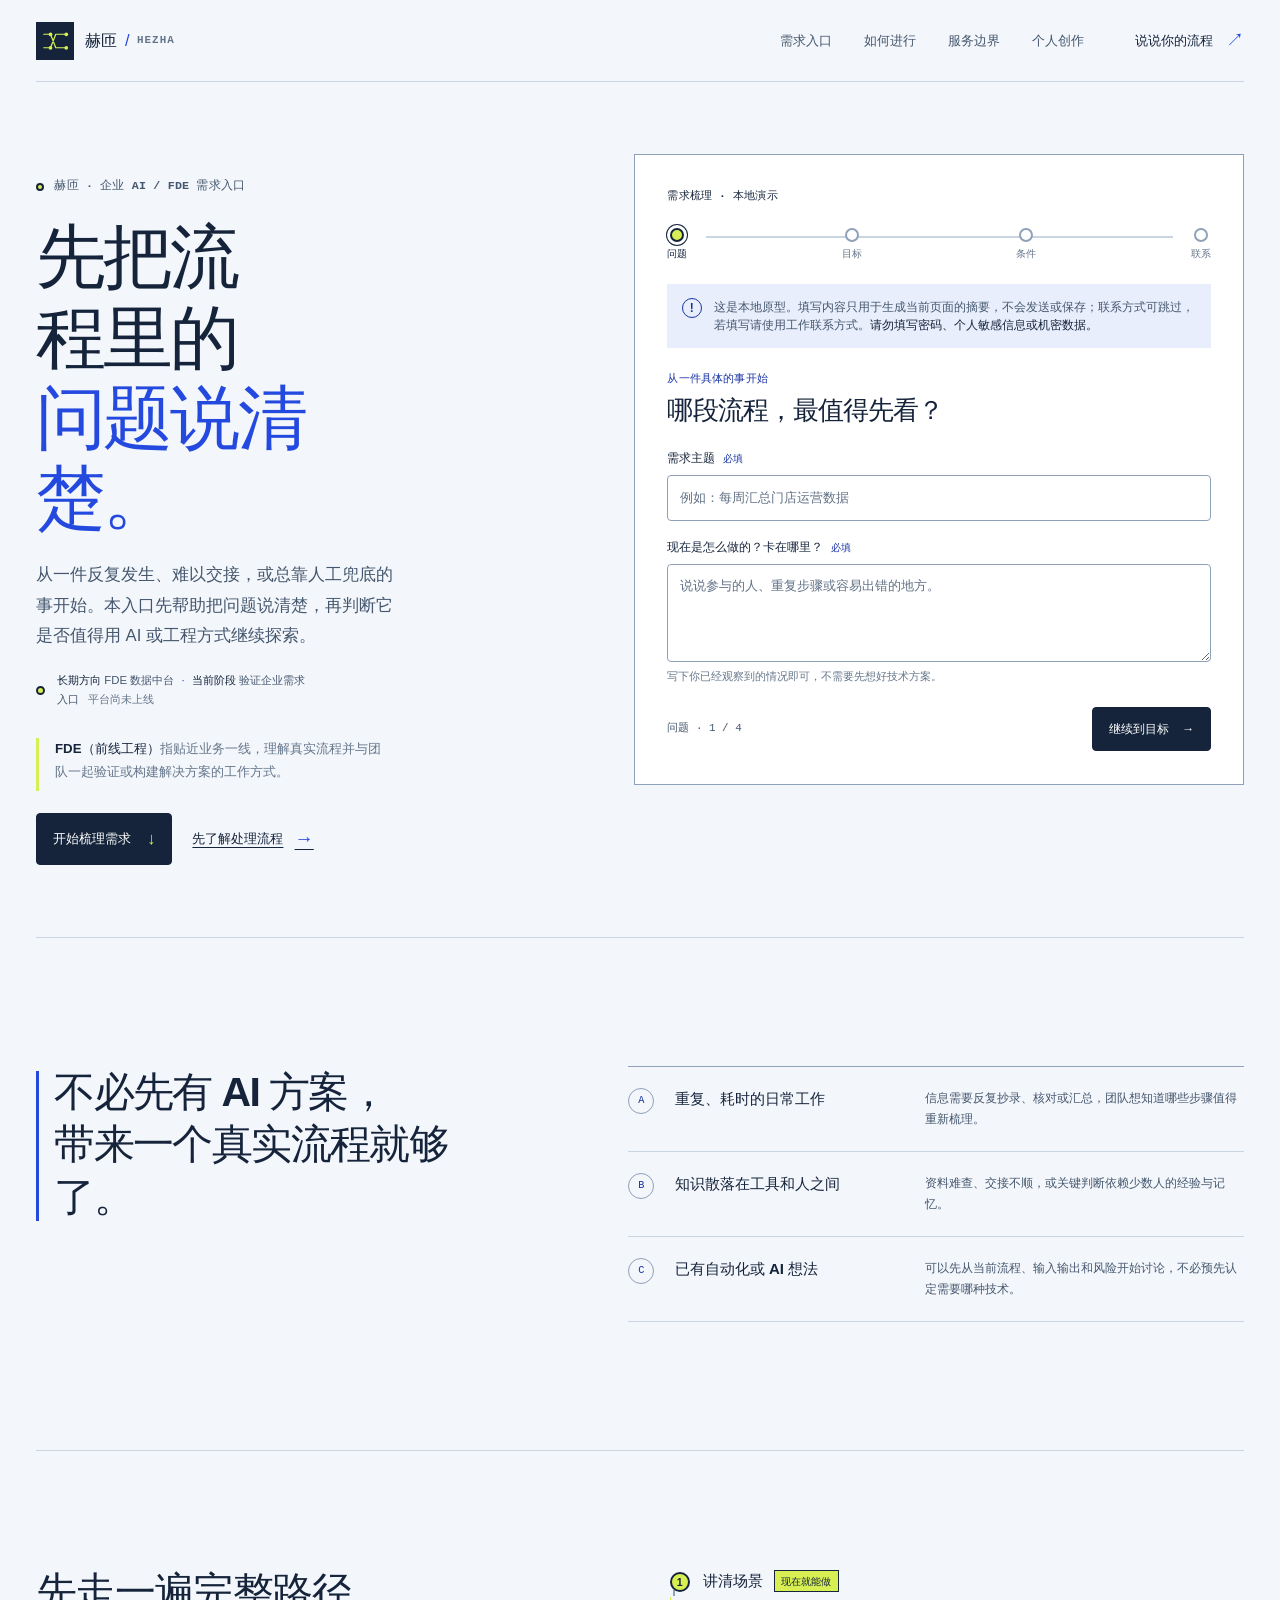
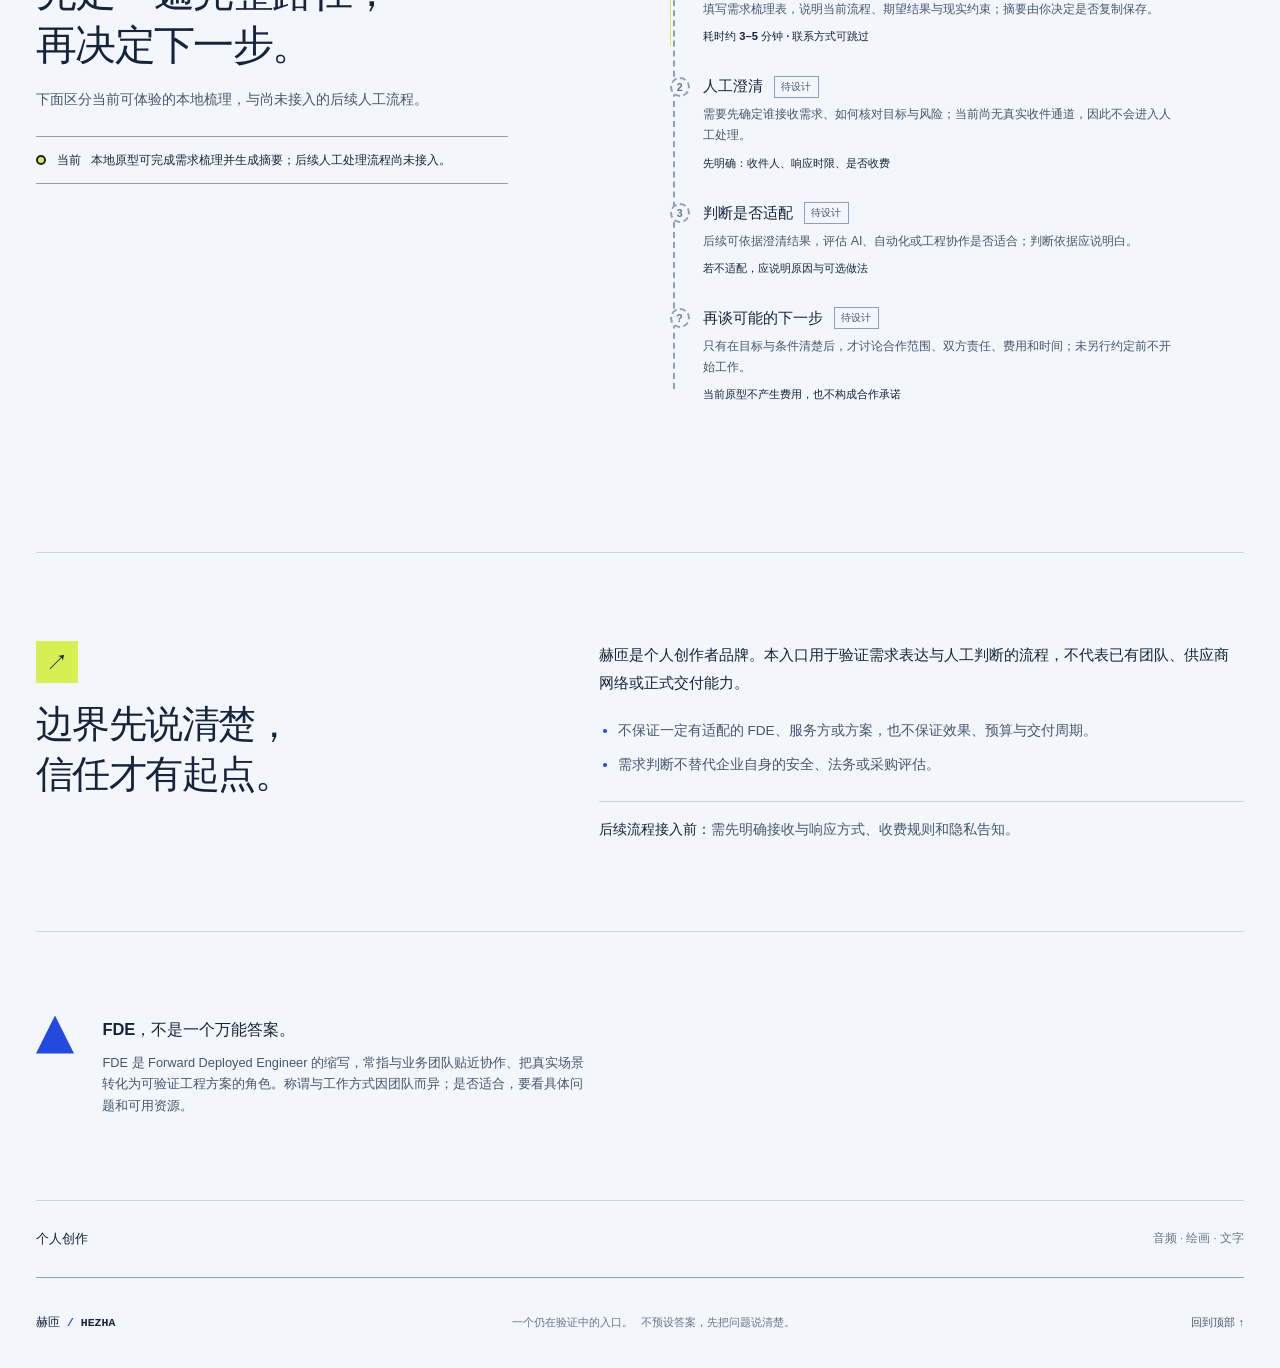
==== index.html @ e6f0502d "Keep preview out of search indexes Co-authored-by: Copilot App <223556219+Copilot@users.noreply.gith" ====
<!doctype html>
<html lang="zh-CN">
  <head>
    <meta charset="utf-8">
    <meta name="viewport" content="width=device-width, initial-scale=1">
    <meta name="theme-color" content="#f3f6fb">
    <meta name="description" content="面向 FDE 数据中台的长期方向，从企业需求入口开始验证。当前为赫匝本地原型，平台尚未上线。">
    <link rel="icon" href="favicon.svg" type="image/svg+xml">
    <meta http-equiv="Content-Security-Policy" content="default-src 'none'; script-src 'self'; style-src 'self'; img-src 'self' data:; font-src 'self'; connect-src 'none'; object-src 'none'; base-uri 'none'; form-action 'none'">
    <meta name="robots" content="noindex, nofollow">
    <title>赫匝 · 从流程问题开始</title>
    <link rel="stylesheet" href="styles.css?v=6">
    <script src="script.js?v=6" defer></script>
  </head>
  <body>
    <!--
      THESIS: 从真实流程问题出发，经人工判断再讨论 AI；拒绝先推销技术的空泛咨询首页。
      OWN-WORLD: 冷白蓝灰底、深海军蓝文字、信号黄绿与钴蓝；以联锁路线、道岔节点和清楚的状态标记构成界面。
      STORY: 访客沿路线逐步澄清问题，理解人工适配与服务边界，得到可自行保留的本地摘要。
      FIRST VIEWPORT: 左侧呈现业务承诺与本地原型披露，右侧为可操作的首个需求问题；主操作位于表单内。
      FORM: 七个业务文化方向中第三项，铁路联锁路线图；采用逐题 intake staging；seed 758a7c0e。
    -->
    <a class="skip-link" href="#main">跳到主要内容</a>

    <header class="site-header">
      <a class="brand" href="#top" aria-label="赫匝首页">
        <span class="brand-mark" aria-hidden="true">
          <svg viewBox="0 0 40 40" focusable="false">
            <path d="M5 29h9l7-18h14M5 11h9l7 18h14" />
            <circle cx="14" cy="11" r="2.5" />
            <circle cx="14" cy="29" r="2.5" />
            <circle cx="35" cy="11" r="2.5" />
            <circle cx="35" cy="29" r="2.5" />
          </svg>
        </span>
        <span class="brand-name">赫匝<span class="brand-divider">/</span><span class="brand-caption">HEZHA</span></span>
      </a>
      <nav class="main-nav" aria-label="主导航">
        <a href="#intake-title">需求入口</a>
        <a href="#process">如何进行</a>
        <a href="#boundaries">服务边界</a>
        <a href="#creation">个人创作</a>
      </nav>
      <a class="header-action" href="#intake-title">说说你的流程 <span aria-hidden="true">↗</span></a>
    </header>

    <main id="main">
      <section class="hero" id="top" aria-labelledby="hero-title">
        <div class="hero-copy">
          <p class="eyebrow"><span class="signal-dot" aria-hidden="true"></span> 赫匝 · 企业 AI / FDE 需求入口</p>
          <h1 id="hero-title">先把流程里的<br><span>问题说清楚。</span></h1>
          <p class="hero-intro">从一件反复发生、难以交接，或总靠人工兜底的事开始。本入口先帮助把问题说清楚，再判断它是否值得用 AI 或工程方式继续探索。</p>
          <p class="vision-note"><span class="vision-node" aria-hidden="true"></span><span><strong>长期方向</strong> FDE 数据中台 <span class="vision-separator" aria-hidden="true">·</span> <strong>当前阶段</strong> 验证企业需求入口 <span class="vision-status">平台尚未上线</span></span></p>
          <div class="hero-terms">
            <span class="term-line" aria-hidden="true"></span>
            <p><strong>FDE（前线工程）</strong>指贴近业务一线，理解真实流程并与团队一起验证或构建解决方案的工作方式。</p>
          </div>
          <div class="hero-actions">
            <a class="hero-action" href="#intake-title">开始梳理需求 <span aria-hidden="true">↓</span></a>
            <a class="text-link" href="#process">先了解处理流程 <span aria-hidden="true">→</span></a>
          </div>
        </div>

        <section class="intake-panel" id="intake" aria-labelledby="intake-title">
          <div class="panel-topline">
            <span class="panel-label">需求梳理 · 本地演示</span>
          </div>
          <div class="route-track" aria-label="需求梳理路线">
            <span class="route-fill" data-route-fill></span>
            <span class="route-station is-current" data-route-station="0" aria-current="step"><span>问题</span></span>
            <span class="route-station" data-route-station="1"><span>目标</span></span>
            <span class="route-station" data-route-station="2"><span>条件</span></span>
            <span class="route-station" data-route-station="3"><span>联系</span></span>
          </div>

          <div class="privacy-note" id="privacy-note">
            <span class="privacy-symbol" aria-hidden="true">!</span>
            <p>这是本地原型。填写内容只用于生成当前页面的摘要，不会发送或保存；联系方式可跳过，若填写请使用工作联系方式。<strong>请勿填写密码、个人敏感信息或机密数据。</strong></p>
          </div>

          <div class="transcript" id="transcript" aria-label="已填写的需求内容" hidden></div>
          <form id="intake-form" novalidate aria-describedby="privacy-note">
            <div class="wizard-step" data-step="0" aria-labelledby="intake-title">
              <p class="step-position">从一件具体的事开始</p>
              <h2 id="intake-title" tabindex="-1">哪段流程，最值得先看？</h2>
              <div class="field">
                <label for="topic">需求主题 <span class="required-mark">必填</span></label>
                <input id="topic" name="topic" type="text" required maxlength="100" autocomplete="off" placeholder="例如：每周汇总门店运营数据" aria-describedby="topic-error">
                <p class="field-error" id="topic-error" hidden></p>
              </div>
              <div class="field">
                <label for="pain">现在是怎么做的？卡在哪里？ <span class="required-mark">必填</span></label>
                <textarea id="pain" name="pain" rows="3" required minlength="12" maxlength="1200" placeholder="说说参与的人、重复步骤或容易出错的地方。" aria-describedby="pain-hint pain-error"></textarea>
                <p class="field-hint" id="pain-hint">写下你已经观察到的情况即可，不需要先想好技术方案。</p>
                <p class="field-error" id="pain-error" hidden></p>
              </div>
              <div class="step-controls">
                <span class="step-count">问题 <span>·</span> 1 / 4</span>
                <button class="button-primary" type="button" data-next>继续到目标 <span aria-hidden="true">→</span></button>
              </div>
            </div>

            <div class="wizard-step" data-step="1" aria-labelledby="step-title-1" hidden>
              <p class="step-position">先描述你期待的变化</p>
              <h2 id="step-title-1" tabindex="-1">做到什么程度，才算有帮助？</h2>
              <div class="field">
                <label for="outcome">期望结果 <span class="required-mark">必填</span></label>
                <textarea id="outcome" name="outcome" rows="3" required minlength="8" maxlength="1000" placeholder="例如：减少手工核对，让团队更早发现异常。" aria-describedby="outcome-error"></textarea>
                <p class="field-error" id="outcome-error" hidden></p>
              </div>
              <div class="field">
                <label for="systems">现有系统或可用数据 <span class="optional-mark">选填</span></label>
                <textarea id="systems" name="systems" rows="2" maxlength="600" placeholder="例如：目前使用哪些工具、数据大致在哪里。不要粘贴真实业务数据。" aria-describedby="systems-hint"></textarea>
                <p class="field-hint" id="systems-hint">只描述系统类型或数据位置，不要提交文件、账号或原始数据。</p>
              </div>
              <div class="step-controls">
                <button class="button-quiet" type="button" data-back>← 返回问题</button>
                <span class="step-count">目标 <span>·</span> 2 / 4</span>
                <button class="button-primary" type="button" data-next>继续到条件 <span aria-hidden="true">→</span></button>
              </div>
            </div>

            <div class="wizard-step" data-step="2" aria-labelledby="step-title-2" hidden>
              <p class="step-position">判断时需要了解的现实约束</p>
              <h2 id="step-title-2">有什么条件需要一起考虑？</h2>
              <div class="field">
                <label for="budget">预算范围 <span class="optional-mark">选填</span></label>
                <select id="budget" name="budget">
                  <option value="">暂不确定 / 暂不填写</option>
                  <option value="3 万元以内">3 万元以内</option>
                  <option value="3–5 万元">3–5 万元</option>
                  <option value="5–10 万元">5–10 万元</option>
                  <option value="10–20 万元">10–20 万元</option>
                  <option value="20 万元以上">20 万元以上</option>
                  <option value="需要先了解投入">需要先了解投入</option>
                </select>
                <p class="field-hint">这里只帮助理解约束，不代表报价或服务承诺。</p>
              </div>
              <div class="field">
                <label for="timing">期望时间 <span class="optional-mark">选填</span></label>
                <select id="timing" name="timing">
                  <option value="">暂不确定 / 暂不填写</option>
                  <option value="尽快开始讨论">尽快开始讨论</option>
                  <option value="一个月内">一个月内</option>
                  <option value="一到三个月">一到三个月</option>
                  <option value="三个月以后">三个月以后</option>
                  <option value="目前只在探索">目前只在探索</option>
                </select>
              </div>
              <div class="step-controls">
                <button class="button-quiet" type="button" data-back>← 返回目标</button>
                <span class="step-count">条件 <span>·</span> 3 / 4</span>
                <button class="button-primary" type="button" data-next>继续到联系 <span aria-hidden="true">→</span></button>
              </div>
            </div>

            <div class="wizard-step" data-step="3" aria-labelledby="step-title-3" hidden>
              <p class="step-position">联系方式可跳过</p>
              <h2 id="step-title-3" tabindex="-1">要在摘要里留下联系方式吗？</h2>
              <div class="field">
                <label for="name">称呼 <span class="optional-mark">选填</span></label>
                <input id="name" name="name" type="text" maxlength="80" autocomplete="off" placeholder="可留空" aria-describedby="name-error">
                <p class="field-error" id="name-error" hidden></p>
              </div>
              <div class="field">
                <label for="contact">联系方式 <span class="optional-mark">选填</span></label>
                <input id="contact" name="contact" type="text" minlength="5" maxlength="160" autocomplete="off" placeholder="邮箱、电话或微信号；可留空" aria-describedby="contact-hint contact-error">
                <p class="field-hint" id="contact-hint">此本地原型不会使用它联系你；生成摘要前请确认是否需要包含。</p>
                <p class="field-error" id="contact-error" hidden></p>
              </div>
              <div class="step-controls">
                <button class="button-quiet" type="button" data-back>← 返回条件</button>
                <span class="step-count">联系 <span>·</span> 4 / 4</span>
                <button class="button-primary" type="submit">生成本地摘要</button>
              </div>
            </div>
          </form>

          <section class="summary-result" id="summary-result" aria-labelledby="summary-title" hidden>
            <p class="step-position">仅生成在当前页面</p>
            <h2 id="summary-title" tabindex="-1">需求摘要已生成</h2>
            <p class="result-explanation">这不是提交成功或联系确认。摘要没有上传或保存；关闭或刷新页面后不会保留。</p>
            <label class="visually-hidden" for="summary-text">本地生成的需求摘要</label>
            <textarea class="summary-text" id="summary-text" rows="13" readonly></textarea>
            <div class="result-controls">
              <button class="button-primary" id="copy-summary" type="button">复制摘要 <span aria-hidden="true">⧉</span></button>
              <button class="button-quiet" id="edit-summary" type="button">返回修改</button>
            </div>
            <p class="copy-status" id="copy-status" role="status" aria-live="polite"></p>
          </section>
        </section>
      </section>

      <section class="examples-section" aria-labelledby="examples-title">
        <div class="section-heading">
          <span class="route-marker" aria-hidden="true"></span>
          <h2 id="examples-title">不必先有 AI 方案，<br>带来一个真实流程就够了。</h2>
        </div>
        <div class="example-list">
          <article class="example-row">
            <span class="example-index" aria-hidden="true">A</span>
            <h3>重复、耗时的日常工作</h3>
            <p>信息需要反复抄录、核对或汇总，团队想知道哪些步骤值得重新梳理。</p>
          </article>
          <article class="example-row">
            <span class="example-index" aria-hidden="true">B</span>
            <h3>知识散落在工具和人之间</h3>
            <p>资料难查、交接不顺，或关键判断依赖少数人的经验与记忆。</p>
          </article>
          <article class="example-row">
            <span class="example-index" aria-hidden="true">C</span>
            <h3>已有自动化或 AI 想法</h3>
            <p>可以先从当前流程、输入输出和风险开始讨论，不必预先认定需要哪种技术。</p>
          </article>
        </div>
      </section>

      <section class="process-section" id="process" aria-labelledby="process-title">
        <div class="process-intro">
          <h2 id="process-title">先走一遍完整路径，<br>再决定下一步。</h2>
          <p>下面区分当前可体验的本地梳理，与尚未接入的后续人工流程。</p>
          <p class="process-stage"><span class="stage-dot" aria-hidden="true"></span><strong>当前</strong> 本地原型可完成需求梳理并生成摘要；后续人工处理流程尚未接入。</p>
        </div>
        <ol class="process-route" aria-label="从需求到判断的四步路径">
          <li class="process-stop is-active">
            <span class="stop-node" aria-hidden="true">1</span>
            <div>
              <div class="stop-head"><h3>讲清场景</h3><span class="stop-state stop-state-live">现在就能做</span></div>
              <p>填写需求梳理表，说明当前流程、期望结果与现实约束；摘要由你决定是否复制保存。</p>
              <p class="stop-meta">耗时约 3–5 分钟 · 联系方式可跳过</p>
            </div>
          </li>
          <li class="process-stop is-pending">
            <span class="stop-node" aria-hidden="true">2</span>
            <div>
              <div class="stop-head"><h3>人工澄清</h3><span class="stop-state">待设计</span></div>
              <p>需要先确定谁接收需求、如何核对目标与风险；当前尚无真实收件通道，因此不会进入人工处理。</p>
              <p class="stop-meta">先明确：收件人、响应时限、是否收费</p>
            </div>
          </li>
          <li class="process-stop is-pending">
            <span class="stop-node" aria-hidden="true">3</span>
            <div>
              <div class="stop-head"><h3>判断是否适配</h3><span class="stop-state">待设计</span></div>
              <p>后续可依据澄清结果，评估 AI、自动化或工程协作是否适合；判断依据应说明白。</p>
              <p class="stop-meta">若不适配，应说明原因与可选做法</p>
            </div>
          </li>
          <li class="process-stop is-pending">
            <span class="stop-node stop-node-end" aria-hidden="true">?</span>
            <div>
              <div class="stop-head"><h3>再谈可能的下一步</h3><span class="stop-state">待设计</span></div>
              <p>只有在目标与条件清楚后，才讨论合作范围、双方责任、费用和时间；未另行约定前不开始工作。</p>
              <p class="stop-meta">当前原型不产生费用，也不构成合作承诺</p>
            </div>
          </li>
        </ol>
      </section>

      <section class="boundaries-section" id="boundaries" aria-labelledby="boundaries-title">
        <div class="boundary-lead">
          <span class="boundary-icon" aria-hidden="true">↗</span>
          <h2 id="boundaries-title">边界先说清楚，<br>信任才有起点。</h2>
        </div>
        <div class="boundary-copy">
          <p>赫匝是个人创作者品牌。本入口用于验证需求表达与人工判断的流程，不代表已有团队、供应商网络或正式交付能力。</p>
          <ul>
            <li>不保证一定有适配的 FDE、服务方或方案，也不保证效果、预算与交付周期。</li>
            <li>需求判断不替代企业自身的安全、法务或采购评估。</li>
          </ul>
          <p class="boundary-next"><strong>后续流程接入前：</strong>需先明确接收与响应方式、收费规则和隐私告知。</p>
        </div>
      </section>

      <section class="fde-note" aria-labelledby="fde-title">
        <span class="fde-signal" aria-hidden="true"></span>
        <div>
          <h2 id="fde-title">FDE，不是一个万能答案。</h2>
          <p>FDE 是 Forward Deployed Engineer 的缩写，常指与业务团队贴近协作、把真实场景转化为可验证工程方案的角色。称谓与工作方式因团队而异；是否适合，要看具体问题和可用资源。</p>
        </div>
      </section>

      <details class="creation-section" id="creation">
        <summary><span>个人创作</span><span class="creation-summary-note">音频 · 绘画 · 文字</span></summary>
        <p>创作内容与作品入口整理中，准备好后再开放访问。</p>
      </details>
    </main>

    <footer class="site-footer">
      <a class="footer-brand" href="#top">赫匝 <span>/</span> HEZHA</a>
      <p>一个仍在验证中的入口。<span>不预设答案，先把问题说清楚。</span></p>
      <a class="back-top" href="#top">回到顶部 ↑</a>
    </footer>
  </body>
</html>
---- styles.css ----
:root {
  color-scheme: light;
  --ink: #15243b;
  --ink-muted: #45576e;
  --ink-soft: #65768b;
  --paper: #f3f6fb;
  --surface: #ffffff;
  --line: #cbd5e2;
  --line-strong: #8fa1b8;
  --blue: #2449df;
  --blue-deep: #1833a3;
  --blue-pale: #e8eefb;
  --signal: #d7ef52;
  --error: #a52b32;
  --radius-sm: 4px;
  --measure: 68ch;
  --page-width: 1240px;
  --ease-out: cubic-bezier(0.16, 1, 0.3, 1);
  font-family: "Aptos", "Segoe UI", "Microsoft YaHei", "PingFang SC", sans-serif;
  font-synthesis: none;
  text-rendering: optimizeLegibility;
  -webkit-font-smoothing: antialiased;
  -moz-osx-font-smoothing: grayscale;
}

* {
  box-sizing: border-box;
}

html {
  scroll-behavior: smooth;
  scroll-padding-top: 6rem;
}

body {
  min-width: 320px;
  margin: 0;
  background: var(--paper);
  color: var(--ink);
  font-size: 16px;
  line-height: 1.65;
}

button,
input,
textarea,
select {
  font: inherit;
}

button,
a,
input,
textarea,
select {
  -webkit-tap-highlight-color: transparent;
}

a {
  color: inherit;
}

button:focus-visible,
a:focus-visible,
input:focus-visible,
textarea:focus-visible,
select:focus-visible {
  outline: 3px solid var(--blue);
  outline-offset: 3px;
}

.skip-link {
  position: absolute;
  z-index: 20;
  top: 0.75rem;
  left: 0.75rem;
  padding: 0.65rem 1rem;
  transform: translateY(-150%);
  background: var(--ink);
  color: var(--surface);
}

.skip-link:focus {
  transform: translateY(0);
}

.site-header {
  display: flex;
  width: min(var(--page-width), calc(100% - 4.5rem));
  min-height: 82px;
  margin-inline: auto;
  align-items: center;
  justify-content: space-between;
  border-bottom: 1px solid var(--line);
}

.brand,
.main-nav,
.header-action,
.brand-name {
  display: flex;
  align-items: center;
}

.brand {
  gap: 0.7rem;
  text-decoration: none;
}

.brand-mark {
  display: grid;
  width: 38px;
  height: 38px;
  place-items: center;
  background: var(--ink);
}

.brand-mark svg {
  width: 30px;
  fill: none;
  stroke: var(--signal);
  stroke-linecap: round;
  stroke-linejoin: round;
  stroke-width: 1.6;
}

.brand-mark circle {
  fill: var(--signal);
  stroke: none;
}

.brand-name {
  gap: 0.45rem;
  font-size: 1.03rem;
  font-weight: 800;
  letter-spacing: 0.015em;
}

.brand-divider {
  color: var(--blue);
  font-weight: 400;
}

.brand-caption,
.panel-label,
.eyebrow,
.step-position,
.section-kicker,
.step-count,
.example-index,
.footer-brand {
  font-family: "Cascadia Code", "Consolas", "Microsoft YaHei", monospace;
}

.brand-caption {
  color: var(--ink-soft);
  font-size: 0.68rem;
  font-weight: 600;
  letter-spacing: 0.1em;
}

.main-nav {
  gap: clamp(1.1rem, 2.5vw, 2.5rem);
  margin-left: auto;
  margin-right: clamp(1.5rem, 4vw, 4.25rem);
}

.main-nav a,
.header-action {
  text-decoration: none;
  font-size: 0.83rem;
  font-weight: 600;
}

.main-nav a {
  color: var(--ink-muted);
  transition: color 180ms ease;
}

.main-nav a:hover,
.text-link:hover {
  color: var(--blue);
}

.header-action {
  gap: 0.8rem;
  padding: 0.55rem 0;
  white-space: nowrap;
}

.header-action span {
  color: var(--blue);
  font-size: 1.15rem;
}

.hero {
  display: grid;
  width: min(var(--page-width), calc(100% - 4.5rem));
  min-height: min(770px, calc(100vh - 82px));
  margin-inline: auto;
  padding-block: clamp(3.75rem, 8vh, 6rem);
  align-items: start;
  grid-template-columns: minmax(0, 0.91fr) minmax(470px, 1.09fr);
  gap: clamp(3rem, 7vw, 7rem);
}

.hero-copy {
  padding-top: 1.45rem;
}

.eyebrow {
  display: flex;
  align-items: center;
  gap: 0.65rem;
  margin: 0 0 1.3rem;
  color: var(--ink-muted);
  font-size: 0.73rem;
  font-weight: 600;
  letter-spacing: 0.015em;
}

.signal-dot {
  width: 8px;
  height: 8px;
  border: 2px solid var(--ink);
  border-radius: 50%;
  background: var(--signal);
}

h1,
h2,
h3,
p {
  margin-top: 0;
}

.hero h1 {
  max-width: 10ch;
  margin-bottom: 1.35rem;
  font-size: clamp(2.8rem, 5.5vw, 5.35rem);
  font-weight: 800;
  letter-spacing: -0.04em;
  line-height: 1.14;
  text-wrap: balance;
}

.hero h1 span {
  color: var(--blue);
}

.hero-intro {
  max-width: 39ch;
  margin-bottom: 1.15rem;
  color: var(--ink-muted);
  font-size: clamp(1rem, 1.3vw, 1.1rem);
  line-height: 1.85;
}

.vision-note {
  display: grid;
  max-width: 43ch;
  margin: 0 0 1.75rem;
  align-items: baseline;
  grid-template-columns: 10px 1fr;
  gap: 0.7rem;
  color: var(--ink-muted);
  font-size: 0.71rem;
  line-height: 1.75;
}

.vision-node {
  width: 9px;
  height: 9px;
  align-self: center;
  border: 2px solid var(--ink);
  border-radius: 50%;
  background: var(--signal);
}

.vision-note strong {
  color: var(--ink);
  font-weight: 700;
}

.vision-separator {
  padding-inline: 0.25rem;
  color: var(--blue);
}

.vision-status {
  display: inline-block;
  margin-left: 0.35rem;
  color: var(--ink-soft);
  font-size: 0.71rem;
}

.hero-terms {
  display: grid;
  max-width: 40ch;
  margin-bottom: 1.35rem;
  align-items: start;
  grid-template-columns: 3px 1fr;
  gap: 1rem;
}

.term-line {
  width: 3px;
  height: 100%;
  min-height: 3.3rem;
  background: var(--signal);
}

.hero-terms p {
  margin: 0;
  color: var(--ink-soft);
  font-size: 0.83rem;
  line-height: 1.7;
}

.hero-terms strong {
  color: var(--ink);
}

.hero-actions {
  display: flex;
  flex-wrap: wrap;
  align-items: center;
  gap: 0.85rem 1.25rem;
}

.hero-action {
  display: inline-flex;
  min-height: 46px;
  padding: 0.7rem 1rem;
  align-items: center;
  justify-content: center;
  gap: 1rem;
  border: 1px solid var(--ink);
  border-radius: var(--radius-sm);
  background: var(--ink);
  color: var(--surface);
  font-size: 0.8rem;
  font-weight: 700;
  text-decoration: none;
  transition: background-color 180ms ease, border-color 180ms ease;
}

.hero-action:hover {
  border-color: var(--blue-deep);
  background: var(--blue-deep);
}

.hero-action span {
  color: var(--signal);
  font-size: 1.05rem;
}

.text-link {
  display: inline-flex;
  align-items: center;
  gap: 0.7rem;
  color: var(--ink);
  font-size: 0.83rem;
  font-weight: 700;
  text-decoration-thickness: 1px;
  text-underline-offset: 4px;
  transition: color 180ms ease;
}

.text-link span {
  color: var(--blue);
  font-size: 1.2rem;
}

.intake-panel {
  position: relative;
  padding: clamp(1.4rem, 2.5vw, 2.15rem);
  border: 1px solid var(--line-strong);
  background: var(--surface);
}

.panel-topline {
  display: flex;
  min-height: 2.1rem;
  align-items: start;
  justify-content: space-between;
  gap: 1rem;
}

.panel-label {
  color: var(--ink);
  font-size: 0.71rem;
  font-weight: 700;
  letter-spacing: 0.015em;
}

.route-track {
  position: relative;
  display: flex;
  margin: 0.45rem 0 1.45rem;
  justify-content: space-between;
}

.route-track::before {
  position: absolute;
  top: 8px;
  right: 7%;
  left: 7%;
  height: 2px;
  background: var(--line);
  content: "";
}

.route-fill {
  position: absolute;
  z-index: 1;
  top: 8px;
  left: 7%;
  width: 86%;
  height: 2px;
  background: var(--blue);
  transform: scaleX(0);
  transform-origin: left center;
  transition: transform 460ms var(--ease-out);
}

.route-station {
  position: relative;
  z-index: 2;
  display: grid;
  justify-items: center;
  gap: 0.35rem;
  color: var(--ink-soft);
  font-size: 0.65rem;
  line-height: 1.3;
}

.route-station::before {
  width: 10px;
  height: 10px;
  border: 2px solid var(--line-strong);
  border-radius: 50%;
  background: var(--surface);
  content: "";
}

.route-station.is-current,
.route-station.is-complete {
  color: var(--ink);
  font-weight: 700;
}

.route-station.is-current::before {
  border-color: var(--ink);
  background: var(--signal);
  box-shadow: 0 0 0 3px var(--surface), 0 0 0 4px var(--ink);
}

.route-station.is-complete::before {
  border-color: var(--blue);
  background: var(--blue);
}

.privacy-note {
  display: grid;
  margin: 0 0 1.4rem;
  padding: 0.85rem 0.9rem;
  align-items: start;
  grid-template-columns: 22px 1fr;
  gap: 0.65rem;
  background: var(--blue-pale);
  color: var(--ink);
}

.privacy-symbol {
  display: grid;
  width: 20px;
  height: 20px;
  place-items: center;
  border: 1.5px solid var(--blue-deep);
  border-radius: 50%;
  color: var(--blue-deep);
  font-size: 0.75rem;
  font-weight: 800;
  line-height: 1;
}

.privacy-note p {
  margin: 0;
  color: var(--ink-muted);
  font-size: 0.72rem;
  line-height: 1.6;
}

.privacy-note strong {
  color: var(--ink);
  font-weight: 800;
}

.wizard-step[hidden],
.summary-result[hidden],
.transcript[hidden] {
  display: none;
}

.step-position {
  margin-bottom: 0.3rem;
  color: var(--blue-deep);
  font-size: 0.67rem;
  font-weight: 600;
  letter-spacing: 0.015em;
}

.wizard-step h2,
.summary-result h2 {
  margin-bottom: 1.3rem;
  font-size: clamp(1.35rem, 2vw, 1.7rem);
  font-weight: 700;
  letter-spacing: -0.035em;
  line-height: 1.35;
}

.field {
  margin-bottom: 1rem;
}

.field label {
  display: flex;
  margin-bottom: 0.4rem;
  align-items: baseline;
  gap: 0.5rem;
  font-size: 0.78rem;
  font-weight: 700;
}

.required-mark,
.optional-mark {
  font-size: 0.65rem;
  font-weight: 500;
}

.required-mark {
  color: var(--blue-deep);
}

.optional-mark {
  color: var(--ink-soft);
}

.field input,
.field textarea,
.field select {
  display: block;
  width: 100%;
  min-height: 46px;
  padding: 0.68rem 0.75rem;
  border: 1px solid var(--line-strong);
  border-radius: var(--radius-sm);
  background: var(--surface);
  color: var(--ink);
  font-size: 0.82rem;
  line-height: 1.55;
}

.field textarea {
  min-height: 98px;
  resize: vertical;
}

.field textarea#systems {
  min-height: 72px;
}

.field input::placeholder,
.field textarea::placeholder {
  color: #617186;
  opacity: 1;
}

.field input:hover,
.field textarea:hover,
.field select:hover {
  border-color: var(--ink);
}

.field [aria-invalid="true"] {
  border-color: var(--error);
}

.field-error {
  margin: 0.35rem 0 0;
  color: var(--error);
  font-size: 0.72rem;
  font-weight: 600;
}

.field-hint {
  margin: 0.35rem 0 0;
  color: var(--ink-soft);
  font-size: 0.68rem;
  line-height: 1.55;
}

.step-controls,
.result-controls {
  display: flex;
  min-height: 46px;
  margin-top: 1.35rem;
  align-items: center;
  justify-content: space-between;
  gap: 0.65rem;
}

.step-count {
  color: var(--ink-muted);
  font-size: 0.68rem;
  white-space: nowrap;
}

.step-count span {
  color: var(--blue);
}

.button-primary,
.button-quiet {
  min-height: 44px;
  padding: 0.65rem 1rem;
  border: 1px solid var(--ink);
  border-radius: var(--radius-sm);
  cursor: pointer;
  font-size: 0.76rem;
  font-weight: 700;
  line-height: 1.35;
  transition: background-color 180ms ease, color 180ms ease, border-color 180ms ease;
}

.button-primary {
  display: inline-flex;
  align-items: center;
  justify-content: center;
  gap: 0.8rem;
  background: var(--ink);
  color: var(--surface);
}

.button-primary:hover {
  border-color: var(--blue-deep);
  background: var(--blue-deep);
}

.button-primary:disabled {
  cursor: wait;
  opacity: 0.65;
  border-color: var(--ink);
  background: var(--ink);
}

.button-quiet {
  background: transparent;
  color: var(--ink-muted);
}

.button-quiet:hover {
  background: var(--blue-pale);
  color: var(--ink);
}

.transcript {
  display: grid;
  margin: 0 0 1rem;
  border-top: 1px solid var(--line);
}

.transcript-row {
  display: grid;
  min-height: 38px;
  padding: 0.45rem 0;
  align-items: baseline;
  grid-template-columns: minmax(4.2rem, 0.27fr) minmax(0, 1fr) auto;
  gap: 0.5rem;
  border-bottom: 1px solid #e2e8f0;
}

.transcript-label {
  color: var(--ink-soft);
  font-size: 0.67rem;
  font-weight: 600;
}

.transcript-value {
  overflow: hidden;
  color: var(--ink);
  font-size: 0.7rem;
  text-overflow: ellipsis;
  white-space: nowrap;
}

.transcript-edit {
  padding: 0.15rem 0;
  border: 0;
  background: transparent;
  color: var(--blue-deep);
  cursor: pointer;
  font-size: 0.71rem;
  font-weight: 700;
  text-decoration: underline;
  text-underline-offset: 2px;
}

.summary-result h2 {
  margin-bottom: 0.4rem;
}

.result-explanation {
  margin-bottom: 0.8rem;
  color: var(--ink-muted);
  font-size: 0.77rem;
}

.summary-text {
  width: 100%;
  min-height: 250px;
  padding: 0.9rem;
  border: 1px solid var(--line-strong);
  border-radius: var(--radius-sm);
  background: #f8faff;
  color: var(--ink);
  font-family: inherit;
  font-size: 0.76rem;
  line-height: 1.7;
  resize: vertical;
}

.result-controls {
  justify-content: start;
}

.copy-status {
  min-height: 1.5rem;
  margin: 0.25rem 0 0;
  color: var(--ink-muted);
  font-size: 0.7rem;
}

.examples-section,
.process-section,
.boundaries-section,
.creation-section,
.fde-note,
.site-footer {
  width: min(var(--page-width), calc(100% - 4.5rem));
  margin-inline: auto;
}

.examples-section {
  display: grid;
  padding-block: clamp(5rem, 10vw, 8rem);
  align-items: start;
  grid-template-columns: 0.86fr 1.14fr;
  gap: clamp(3rem, 10vw, 9rem);
  border-top: 1px solid var(--line);
}

.section-heading {
  position: relative;
  padding-left: 1.15rem;
}

.section-heading h2,
.process-intro h2,
.boundary-lead h2,
.creation-heading h2 {
  margin-bottom: 0;
  font-size: clamp(1.8rem, 3.2vw, 3rem);
  font-weight: 700;
  letter-spacing: -0.04em;
  line-height: 1.28;
  text-wrap: balance;
}

.route-marker {
  position: absolute;
  top: 0.35rem;
  bottom: 0.15rem;
  left: 0;
  width: 3px;
  background: var(--blue);
}

.example-list {
  border-top: 1px solid var(--line-strong);
}

.example-row {
  display: grid;
  padding: 1.3rem 0;
  align-items: start;
  grid-template-columns: 32px minmax(0, 0.85fr) minmax(0, 1.15fr);
  gap: 0.9rem;
  border-bottom: 1px solid var(--line);
}

.example-index {
  display: inline-grid;
  width: 26px;
  height: 26px;
  place-items: center;
  border: 1px solid var(--line-strong);
  border-radius: 50%;
  color: var(--blue-deep);
  font-size: 0.64rem;
}

.example-row h3,
.process-stop h3 {
  margin: 0;
  font-size: 0.94rem;
  font-weight: 700;
  line-height: 1.5;
}

.example-row p,
.process-stop p {
  margin: 0;
  color: var(--ink-muted);
  font-size: 0.78rem;
  line-height: 1.7;
}

.process-section {
  display: grid;
  padding-block: clamp(5rem, 9vw, 7.2rem);
  align-items: start;
  grid-template-columns: minmax(0, 0.92fr) minmax(360px, 1.08fr);
  gap: clamp(3rem, 10vw, 9rem);
  border-top: 1px solid var(--line);
}

.section-kicker {
  margin-bottom: 0.8rem;
  color: var(--blue-deep);
  font-size: 0.71rem;
  font-weight: 600;
}

.process-intro h2 {
  margin-bottom: 1.15rem;
}

.process-intro > p:not(.section-kicker) {
  max-width: var(--measure);
  margin-bottom: 1rem;
  color: var(--ink-muted);
  font-size: 0.86rem;
}

.process-stage {
  display: flex;
  margin-top: 1.5rem !important;
  padding: 0.8rem 0;
  align-items: flex-start;
  gap: 0.65rem;
  border-top: 1px solid var(--line-strong);
  border-bottom: 1px solid var(--line-strong);
  color: var(--ink) !important;
  font-size: 0.78rem !important;
}

.stage-dot {
  width: 0.65rem;
  height: 0.65rem;
  margin-top: 0.3rem;
  flex: 0 0 auto;
  border: 2px solid var(--ink);
  border-radius: 50%;
  background: var(--signal);
}

.process-route {
  position: relative;
  display: grid;
  margin: 0;
  padding: 0.25rem 0 0.25rem 0.3rem;
  list-style: none;
}

.process-route::before {
  position: absolute;
  top: 14px;
  bottom: 48px;
  left: 12px;
  border-left: 2px dashed var(--line-strong);
  content: "";
}

.process-stop {
  position: relative;
  display: block;
  min-height: 0;
  padding: 0 0 1.8rem 2.35rem;
}

.stop-node {
  position: absolute;
  z-index: 1;
  top: 0.1rem;
  left: 4px;
  display: grid;
  width: 20px;
  height: 20px;
  place-items: center;
  border: 2px solid var(--ink);
  border-radius: 50%;
  background: var(--paper);
  color: var(--ink);
  font-size: 0.66rem;
  font-weight: 800;
}

.process-stop.is-active::before {
  position: absolute;
  top: 1.7rem;
  bottom: 1.8rem;
  left: 0.3rem;
  width: 1px;
  background: var(--signal);
  content: "";
}

.process-stop.is-active .stop-node {
  background: var(--signal);
}

.process-stop.is-pending .stop-node {
  border-style: dashed;
  border-color: var(--line-strong);
  background: var(--paper);
  color: var(--ink-soft);
}

.process-stop .stop-node-end {
  border-color: var(--line-strong);
  color: var(--ink-muted);
}

.stop-head {
  display: flex;
  margin-bottom: 0.4rem;
  align-items: center;
  flex-wrap: wrap;
  gap: 0.35rem 0.65rem;
}

.stop-state {
  padding: 0.15rem 0.42rem;
  border: 1px solid var(--line-strong);
  color: var(--ink-muted);
  font-size: 0.64rem;
  font-weight: 600;
  line-height: 1.5;
}

.stop-state-live {
  border-color: var(--ink);
  background: var(--signal);
  color: var(--ink);
}

.process-stop p {
  max-width: var(--measure);
}

.process-stop .stop-meta {
  margin-top: 0.45rem;
  color: var(--ink);
  font-size: 0.7rem;
  font-weight: 600;
}

.boundaries-section {
  display: grid;
  padding-block: clamp(3.5rem, 7vw, 5.5rem);
  align-items: start;
  grid-template-columns: minmax(0, 0.82fr) minmax(0, 1.18fr);
  gap: clamp(2.5rem, 9vw, 8rem);
  border-top: 1px solid var(--line);
  border-bottom: 1px solid var(--line);
}

.boundary-icon {
  display: grid;
  width: 42px;
  height: 42px;
  margin-bottom: 1rem;
  place-items: center;
  background: var(--signal);
  color: var(--ink);
  font-size: 1.35rem;
  font-weight: 800;
}

.boundary-lead h2 {
  font-size: clamp(1.8rem, 3vw, 2.6rem);
}

.boundary-copy p,
.boundary-copy li {
  color: var(--ink-muted);
  font-size: 0.85rem;
  line-height: 1.8;
}

.boundary-copy p:first-child {
  color: var(--ink);
  font-size: 0.95rem;
  font-weight: 600;
}

.boundary-copy ul {
  display: grid;
  margin: 1.4rem 0 1.5rem;
  padding-left: 1.15rem;
  gap: 0.6rem;
}

.boundary-copy li::marker {
  color: var(--blue);
}

.boundary-next {
  margin-bottom: 0;
  padding-top: 1rem;
  border-top: 1px solid var(--line);
}

.boundary-next strong {
  color: var(--ink);
}

.fde-note {
  display: grid;
  padding-block: clamp(3.5rem, 7vw, 5.25rem);
  align-items: start;
  grid-template-columns: 44px minmax(0, 1fr);
  gap: 1.4rem;
}

.fde-signal {
  width: 38px;
  height: 38px;
  background: var(--blue);
  clip-path: polygon(50% 0, 100% 100%, 0 100%);
}

.fde-note h2 {
  margin-bottom: 0.6rem;
  font-size: 1.03rem;
  font-weight: 700;
}

.fde-note p {
  max-width: var(--measure);
  margin-bottom: 0;
  color: var(--ink-muted);
  font-size: 0.8rem;
}

.creation-section {
  padding-block: 1rem;
  border-top: 1px solid var(--line);
}

.creation-section summary {
  display: flex;
  min-height: 44px;
  align-items: center;
  justify-content: space-between;
  gap: 1rem;
  color: var(--ink);
  font-size: 0.8rem;
  font-weight: 700;
  cursor: pointer;
}

.creation-section summary:focus-visible {
  outline: 2px solid var(--blue);
  outline-offset: 3px;
}

.creation-section summary::marker {
  color: var(--blue);
}

.creation-section p {
  margin: 0.4rem 0 0;
  color: var(--ink-muted);
  font-size: 0.74rem;
}

.creation-summary-note {
  color: var(--ink-soft);
  font-size: 0.72rem;
  font-weight: 500;
}

.site-footer {
  display: flex;
  min-height: 91px;
  align-items: center;
  justify-content: space-between;
  gap: 1rem;
  border-top: 1px solid var(--line-strong);
}

.footer-brand {
  font-size: 0.72rem;
  font-weight: 800;
  text-decoration: none;
}

.footer-brand span {
  color: var(--blue);
}

.site-footer p {
  margin: 0;
  color: var(--ink-soft);
  font-size: 0.7rem;
}

.site-footer p span {
  margin-left: 0.5rem;
}

.back-top {
  color: var(--ink-muted);
  font-size: 0.7rem;
  text-decoration: none;
}

.back-top:hover {
  color: var(--blue-deep);
}

.visually-hidden {
  position: absolute;
  width: 1px;
  height: 1px;
  padding: 0;
  overflow: hidden;
  clip: rect(0, 0, 0, 0);
  white-space: nowrap;
  border: 0;
}

@media (max-width: 1000px) {
  .site-header,
  .hero,
  .examples-section,
  .process-section,
  .boundaries-section,
  .fde-note,
  .creation-section,
  .site-footer {
    width: min(100% - 3rem, 780px);
  }

  .site-header {
    min-height: 72px;
  }

  .main-nav {
    gap: 1.1rem;
    margin-right: 1.3rem;
  }

  .main-nav a {
    font-size: 0.76rem;
  }

  .header-action {
    display: none;
  }

  .hero {
    min-height: auto;
    padding-block: 3.5rem 4.5rem;
    grid-template-columns: minmax(0, 0.9fr) minmax(390px, 1.1fr);
    gap: 2.4rem;
  }

  .hero h1 {
    font-size: clamp(2.7rem, 6.4vw, 4.4rem);
  }

  .intake-panel {
    padding: 1.3rem;
  }

  .examples-section,
  .process-section {
    gap: 3rem;
  }
}

@media (max-width: 760px) {
  html {
    scroll-padding-top: 4.5rem;
  }

  .site-header {
    width: calc(100% - 2rem);
    min-height: 66px;
  }

  .brand-mark {
    width: 34px;
    height: 34px;
  }

  .brand-mark svg {
    width: 27px;
  }

  .main-nav {
    max-width: 58vw;
    margin: 0 0 0 auto;
    gap: clamp(0.8rem, 3vw, 1.4rem);
    overflow-x: auto;
    scrollbar-width: none;
  }

  .main-nav::-webkit-scrollbar {
    display: none;
  }

  .main-nav a {
    flex: 0 0 auto;
    font-size: 0.71rem;
  }

  .hero,
  .examples-section,
  .process-section,
  .boundaries-section,
  .fde-note,
  .creation-section,
  .site-footer {
    width: calc(100% - 2rem);
  }

  .hero {
    padding-block: 2.8rem 3.8rem;
    grid-template-columns: 1fr;
    gap: 2.3rem;
  }

  .hero-copy {
    padding-top: 0;
  }

  .eyebrow {
    margin-bottom: 0.9rem;
    font-size: 0.68rem;
  }

  .hero h1 {
    max-width: 13ch;
    margin-bottom: 0.95rem;
    font-size: clamp(2.65rem, 11vw, 4.25rem);
  }

  .hero-intro {
    max-width: 49ch;
    margin-bottom: 0.85rem;
    font-size: 0.95rem;
  }

  .vision-note {
    max-width: 54ch;
    margin-bottom: 1.35rem;
    font-size: 0.72rem;
  }

  .vision-status {
    font-size: 0.66rem;
  }

  .hero-terms {
    max-width: 49ch;
    margin-bottom: 1.1rem;
  }

  .hero-terms p {
    font-size: 0.77rem;
  }

  .text-link {
    font-size: 0.77rem;
  }

  .intake-panel {
    padding: clamp(1.05rem, 5vw, 1.5rem);
  }

  .privacy-note p {
    font-size: 0.69rem;
  }

  .wizard-step h2,
  .summary-result h2 {
    font-size: 1.36rem;
  }

  .field input,
  .field textarea,
  .field select {
    font-size: 16px;
  }

  .step-controls {
    flex-wrap: wrap;
  }

  .step-count {
    order: 0;
  }

  .step-controls .button-primary {
    order: 1;
    margin-left: auto;
  }

  .step-controls .button-quiet {
    order: 0;
  }

  .examples-section,
  .process-section,
  .boundaries-section {
    padding-block: 3.8rem;
    grid-template-columns: 1fr;
    gap: 2rem;
  }

  .section-heading h2,
  .process-intro h2,
  .boundary-lead h2 {
    font-size: clamp(1.85rem, 8vw, 2.6rem);
  }

  .example-row {
    grid-template-columns: 28px 1fr;
    gap: 0.55rem 0.75rem;
  }

  .example-row h3 {
    align-self: center;
    font-size: 0.88rem;
  }

  .example-row p {
    grid-column: 2;
    font-size: 0.76rem;
  }

  .process-route {
    margin-left: 0.1rem;
  }

  .boundary-copy p,
  .boundary-copy li {
    font-size: 0.8rem;
  }

  .fde-note {
    padding-block: 3.3rem;
    grid-template-columns: 34px 1fr;
    gap: 1rem;
  }

  .fde-signal {
    width: 30px;
    height: 30px;
  }

  .fde-note p {
    font-size: 0.76rem;
  }

  .creation-section summary {
    align-items: flex-start;
    flex-direction: column;
    justify-content: center;
    gap: 0.1rem;
  }

  .site-footer {
    min-height: 100px;
    flex-wrap: wrap;
    padding-block: 1rem;
    gap: 0.2rem 1rem;
  }

  .site-footer p {
    order: 3;
    width: 100%;
    font-size: 0.66rem;
  }
}

@media (max-width: 420px) {
  .brand-name {
    font-size: 0.95rem;
  }

  .brand-caption {
    font-size: 0.61rem;
  }

  .main-nav {
    max-width: 56vw;
    gap: 0.78rem;
  }

  .main-nav a {
    font-size: 0.66rem;
  }

  .panel-topline {
    gap: 0.4rem;
  }

  .panel-label {
    font-size: 0.65rem;
  }

  .route-station {
    font-size: 0.6rem;
  }

  .step-controls {
    gap: 0.45rem;
  }

  .step-controls .button-primary,
  .step-controls .button-quiet {
    padding-inline: 0.7rem;
    font-size: 0.7rem;
  }

  .transcript-row {
    grid-template-columns: 3.8rem minmax(0, 1fr) auto;
  }
}

@media (prefers-reduced-motion: reduce) {
  *,
  *::before,
  *::after {
    scroll-behavior: auto !important;
    animation-duration: 0.01ms !important;
    animation-iteration-count: 1 !important;
    transition-duration: 0.01ms !important;
  }
}
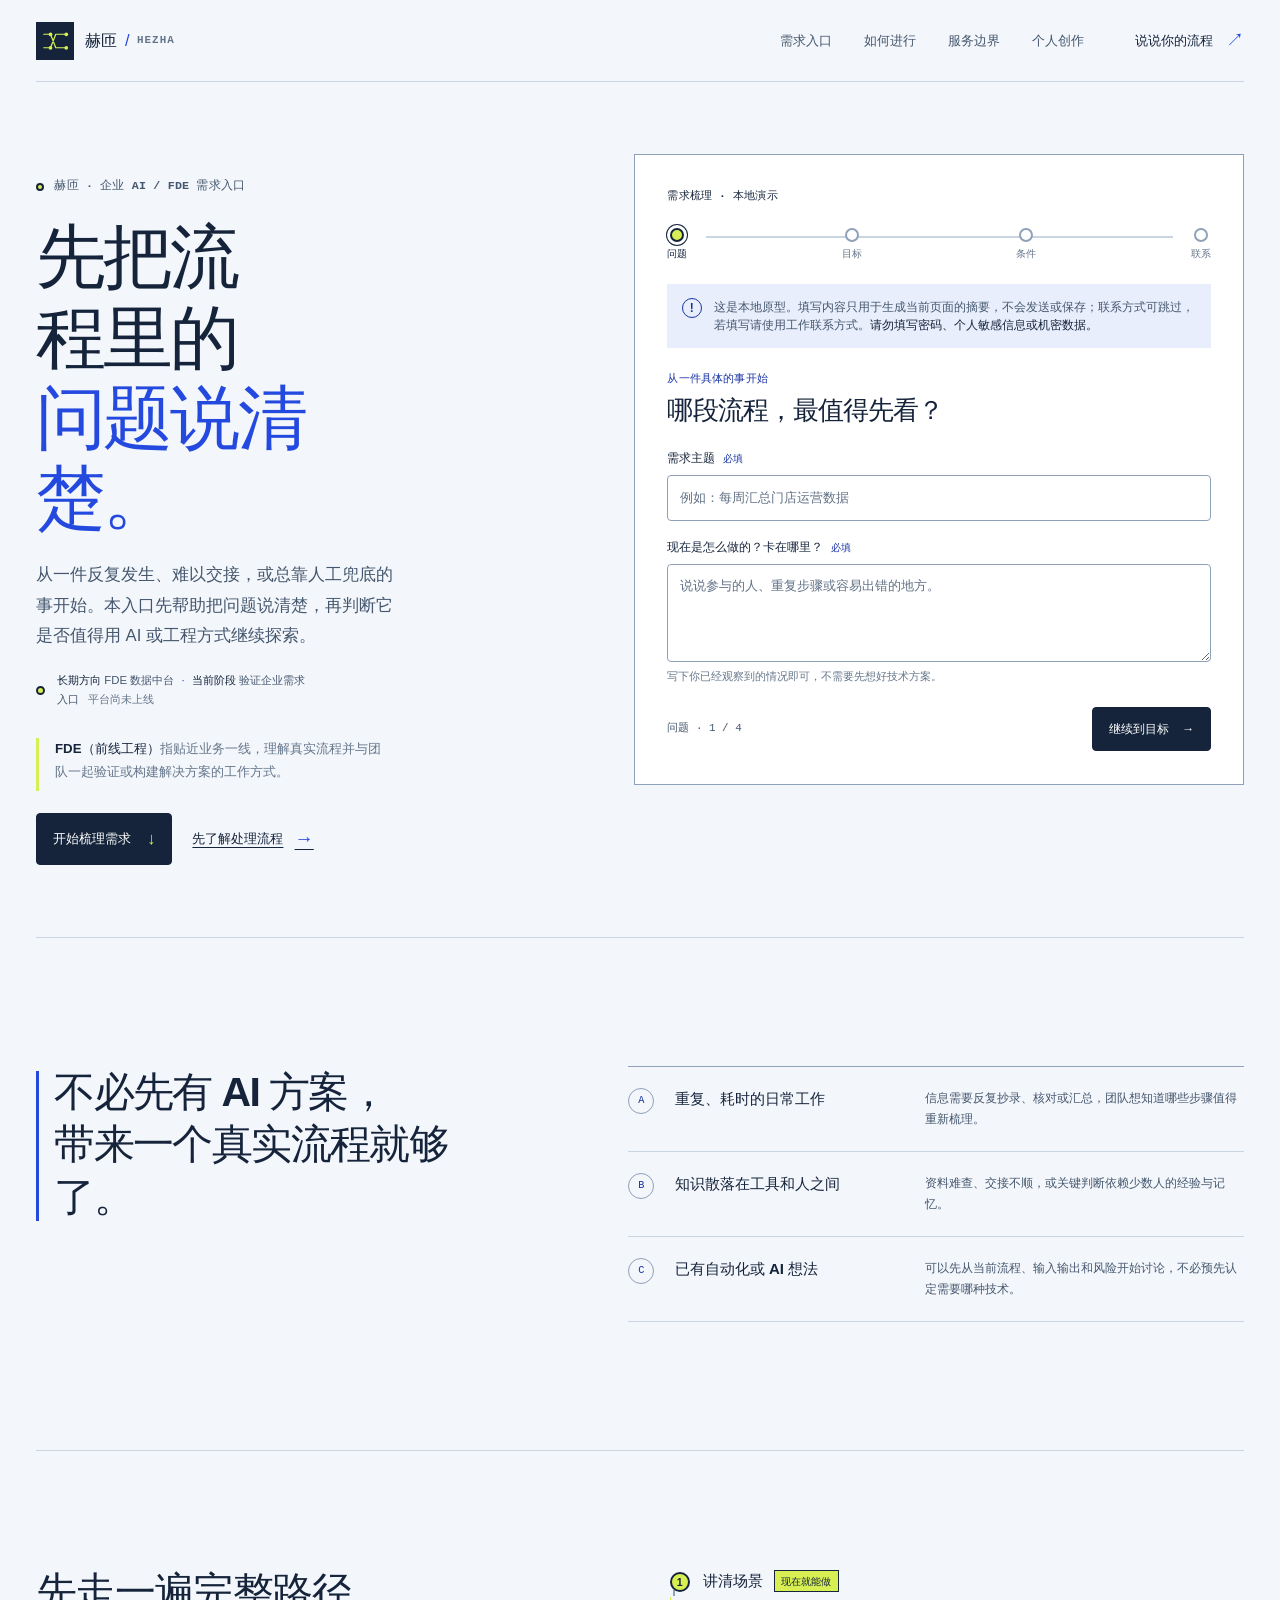
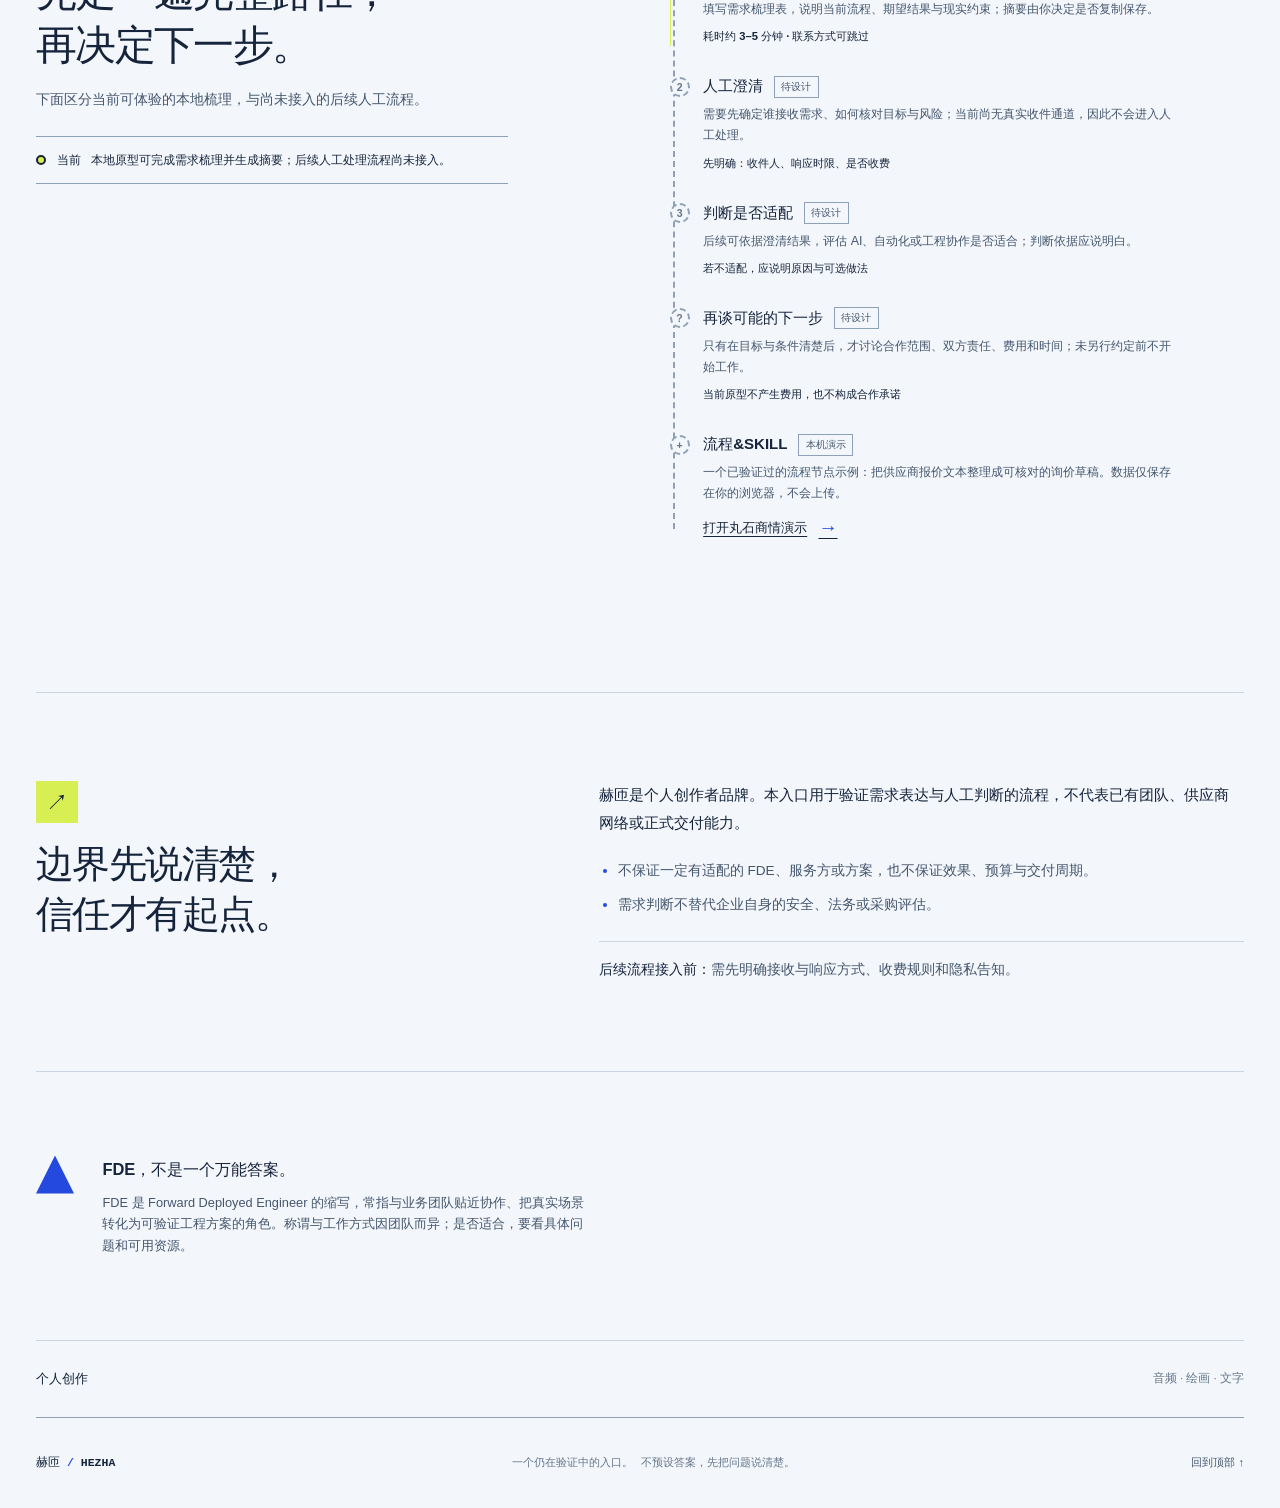
==== commit 05fb5238: "Add files via upload" ====
--- a/index.html
+++ b/index.html
@@ -1,295 +1,312 @@
-<!doctype html>
-<html lang="zh-CN">
-  <head>
-    <meta charset="utf-8">
-    <meta name="viewport" content="width=device-width, initial-scale=1">
-    <meta name="theme-color" content="#f3f6fb">
-    <meta name="description" content="面向 FDE 数据中台的长期方向，从企业需求入口开始验证。当前为赫匝本地原型，平台尚未上线。">
-    <link rel="icon" href="favicon.svg" type="image/svg+xml">
-    <meta http-equiv="Content-Security-Policy" content="default-src 'none'; script-src 'self'; style-src 'self'; img-src 'self' data:; font-src 'self'; connect-src 'none'; object-src 'none'; base-uri 'none'; form-action 'none'">
-    <meta name="robots" content="noindex, nofollow">
-    <title>赫匝 · 从流程问题开始</title>
-    <link rel="stylesheet" href="styles.css?v=6">
-    <script src="script.js?v=6" defer></script>
-  </head>
-  <body>
-    <!--
-      THESIS: 从真实流程问题出发，经人工判断再讨论 AI；拒绝先推销技术的空泛咨询首页。
-      OWN-WORLD: 冷白蓝灰底、深海军蓝文字、信号黄绿与钴蓝；以联锁路线、道岔节点和清楚的状态标记构成界面。
-      STORY: 访客沿路线逐步澄清问题，理解人工适配与服务边界，得到可自行保留的本地摘要。
-      FIRST VIEWPORT: 左侧呈现业务承诺与本地原型披露，右侧为可操作的首个需求问题；主操作位于表单内。
-      FORM: 七个业务文化方向中第三项，铁路联锁路线图；采用逐题 intake staging；seed 758a7c0e。
-    -->
-    <a class="skip-link" href="#main">跳到主要内容</a>
-
-    <header class="site-header">
-      <a class="brand" href="#top" aria-label="赫匝首页">
-        <span class="brand-mark" aria-hidden="true">
-          <svg viewBox="0 0 40 40" focusable="false">
-            <path d="M5 29h9l7-18h14M5 11h9l7 18h14" />
-            <circle cx="14" cy="11" r="2.5" />
-            <circle cx="14" cy="29" r="2.5" />
-            <circle cx="35" cy="11" r="2.5" />
-            <circle cx="35" cy="29" r="2.5" />
-          </svg>
-        </span>
-        <span class="brand-name">赫匝<span class="brand-divider">/</span><span class="brand-caption">HEZHA</span></span>
-      </a>
-      <nav class="main-nav" aria-label="主导航">
-        <a href="#intake-title">需求入口</a>
-        <a href="#process">如何进行</a>
-        <a href="#boundaries">服务边界</a>
-        <a href="#creation">个人创作</a>
-      </nav>
-      <a class="header-action" href="#intake-title">说说你的流程 <span aria-hidden="true">↗</span></a>
-    </header>
-
-    <main id="main">
-      <section class="hero" id="top" aria-labelledby="hero-title">
-        <div class="hero-copy">
-          <p class="eyebrow"><span class="signal-dot" aria-hidden="true"></span> 赫匝 · 企业 AI / FDE 需求入口</p>
-          <h1 id="hero-title">先把流程里的<br><span>问题说清楚。</span></h1>
-          <p class="hero-intro">从一件反复发生、难以交接，或总靠人工兜底的事开始。本入口先帮助把问题说清楚，再判断它是否值得用 AI 或工程方式继续探索。</p>
-          <p class="vision-note"><span class="vision-node" aria-hidden="true"></span><span><strong>长期方向</strong> FDE 数据中台 <span class="vision-separator" aria-hidden="true">·</span> <strong>当前阶段</strong> 验证企业需求入口 <span class="vision-status">平台尚未上线</span></span></p>
-          <div class="hero-terms">
-            <span class="term-line" aria-hidden="true"></span>
-            <p><strong>FDE（前线工程）</strong>指贴近业务一线，理解真实流程并与团队一起验证或构建解决方案的工作方式。</p>
-          </div>
-          <div class="hero-actions">
-            <a class="hero-action" href="#intake-title">开始梳理需求 <span aria-hidden="true">↓</span></a>
-            <a class="text-link" href="#process">先了解处理流程 <span aria-hidden="true">→</span></a>
-          </div>
-        </div>
-
-        <section class="intake-panel" id="intake" aria-labelledby="intake-title">
-          <div class="panel-topline">
-            <span class="panel-label">需求梳理 · 本地演示</span>
-          </div>
-          <div class="route-track" aria-label="需求梳理路线">
-            <span class="route-fill" data-route-fill></span>
-            <span class="route-station is-current" data-route-station="0" aria-current="step"><span>问题</span></span>
-            <span class="route-station" data-route-station="1"><span>目标</span></span>
-            <span class="route-station" data-route-station="2"><span>条件</span></span>
-            <span class="route-station" data-route-station="3"><span>联系</span></span>
-          </div>
-
-          <div class="privacy-note" id="privacy-note">
-            <span class="privacy-symbol" aria-hidden="true">!</span>
-            <p>这是本地原型。填写内容只用于生成当前页面的摘要，不会发送或保存；联系方式可跳过，若填写请使用工作联系方式。<strong>请勿填写密码、个人敏感信息或机密数据。</strong></p>
-          </div>
-
-          <div class="transcript" id="transcript" aria-label="已填写的需求内容" hidden></div>
-          <form id="intake-form" novalidate aria-describedby="privacy-note">
-            <div class="wizard-step" data-step="0" aria-labelledby="intake-title">
-              <p class="step-position">从一件具体的事开始</p>
-              <h2 id="intake-title" tabindex="-1">哪段流程，最值得先看？</h2>
-              <div class="field">
-                <label for="topic">需求主题 <span class="required-mark">必填</span></label>
-                <input id="topic" name="topic" type="text" required maxlength="100" autocomplete="off" placeholder="例如：每周汇总门店运营数据" aria-describedby="topic-error">
-                <p class="field-error" id="topic-error" hidden></p>
-              </div>
-              <div class="field">
-                <label for="pain">现在是怎么做的？卡在哪里？ <span class="required-mark">必填</span></label>
-                <textarea id="pain" name="pain" rows="3" required minlength="12" maxlength="1200" placeholder="说说参与的人、重复步骤或容易出错的地方。" aria-describedby="pain-hint pain-error"></textarea>
-                <p class="field-hint" id="pain-hint">写下你已经观察到的情况即可，不需要先想好技术方案。</p>
-                <p class="field-error" id="pain-error" hidden></p>
-              </div>
-              <div class="step-controls">
-                <span class="step-count">问题 <span>·</span> 1 / 4</span>
-                <button class="button-primary" type="button" data-next>继续到目标 <span aria-hidden="true">→</span></button>
-              </div>
-            </div>
-
-            <div class="wizard-step" data-step="1" aria-labelledby="step-title-1" hidden>
-              <p class="step-position">先描述你期待的变化</p>
-              <h2 id="step-title-1" tabindex="-1">做到什么程度，才算有帮助？</h2>
-              <div class="field">
-                <label for="outcome">期望结果 <span class="required-mark">必填</span></label>
-                <textarea id="outcome" name="outcome" rows="3" required minlength="8" maxlength="1000" placeholder="例如：减少手工核对，让团队更早发现异常。" aria-describedby="outcome-error"></textarea>
-                <p class="field-error" id="outcome-error" hidden></p>
-              </div>
-              <div class="field">
-                <label for="systems">现有系统或可用数据 <span class="optional-mark">选填</span></label>
-                <textarea id="systems" name="systems" rows="2" maxlength="600" placeholder="例如：目前使用哪些工具、数据大致在哪里。不要粘贴真实业务数据。" aria-describedby="systems-hint"></textarea>
-                <p class="field-hint" id="systems-hint">只描述系统类型或数据位置，不要提交文件、账号或原始数据。</p>
-              </div>
-              <div class="step-controls">
-                <button class="button-quiet" type="button" data-back>← 返回问题</button>
-                <span class="step-count">目标 <span>·</span> 2 / 4</span>
-                <button class="button-primary" type="button" data-next>继续到条件 <span aria-hidden="true">→</span></button>
-              </div>
-            </div>
-
-            <div class="wizard-step" data-step="2" aria-labelledby="step-title-2" hidden>
-              <p class="step-position">判断时需要了解的现实约束</p>
-              <h2 id="step-title-2">有什么条件需要一起考虑？</h2>
-              <div class="field">
-                <label for="budget">预算范围 <span class="optional-mark">选填</span></label>
-                <select id="budget" name="budget">
-                  <option value="">暂不确定 / 暂不填写</option>
-                  <option value="3 万元以内">3 万元以内</option>
-                  <option value="3–5 万元">3–5 万元</option>
-                  <option value="5–10 万元">5–10 万元</option>
-                  <option value="10–20 万元">10–20 万元</option>
-                  <option value="20 万元以上">20 万元以上</option>
-                  <option value="需要先了解投入">需要先了解投入</option>
-                </select>
-                <p class="field-hint">这里只帮助理解约束，不代表报价或服务承诺。</p>
-              </div>
-              <div class="field">
-                <label for="timing">期望时间 <span class="optional-mark">选填</span></label>
-                <select id="timing" name="timing">
-                  <option value="">暂不确定 / 暂不填写</option>
-                  <option value="尽快开始讨论">尽快开始讨论</option>
-                  <option value="一个月内">一个月内</option>
-                  <option value="一到三个月">一到三个月</option>
-                  <option value="三个月以后">三个月以后</option>
-                  <option value="目前只在探索">目前只在探索</option>
-                </select>
-              </div>
-              <div class="step-controls">
-                <button class="button-quiet" type="button" data-back>← 返回目标</button>
-                <span class="step-count">条件 <span>·</span> 3 / 4</span>
-                <button class="button-primary" type="button" data-next>继续到联系 <span aria-hidden="true">→</span></button>
-              </div>
-            </div>
-
-            <div class="wizard-step" data-step="3" aria-labelledby="step-title-3" hidden>
-              <p class="step-position">联系方式可跳过</p>
-              <h2 id="step-title-3" tabindex="-1">要在摘要里留下联系方式吗？</h2>
-              <div class="field">
-                <label for="name">称呼 <span class="optional-mark">选填</span></label>
-                <input id="name" name="name" type="text" maxlength="80" autocomplete="off" placeholder="可留空" aria-describedby="name-error">
-                <p class="field-error" id="name-error" hidden></p>
-              </div>
-              <div class="field">
-                <label for="contact">联系方式 <span class="optional-mark">选填</span></label>
-                <input id="contact" name="contact" type="text" minlength="5" maxlength="160" autocomplete="off" placeholder="邮箱、电话或微信号；可留空" aria-describedby="contact-hint contact-error">
-                <p class="field-hint" id="contact-hint">此本地原型不会使用它联系你；生成摘要前请确认是否需要包含。</p>
-                <p class="field-error" id="contact-error" hidden></p>
-              </div>
-              <div class="step-controls">
-                <button class="button-quiet" type="button" data-back>← 返回条件</button>
-                <span class="step-count">联系 <span>·</span> 4 / 4</span>
-                <button class="button-primary" type="submit">生成本地摘要</button>
-              </div>
-            </div>
-          </form>
-
-          <section class="summary-result" id="summary-result" aria-labelledby="summary-title" hidden>
-            <p class="step-position">仅生成在当前页面</p>
-            <h2 id="summary-title" tabindex="-1">需求摘要已生成</h2>
-            <p class="result-explanation">这不是提交成功或联系确认。摘要没有上传或保存；关闭或刷新页面后不会保留。</p>
-            <label class="visually-hidden" for="summary-text">本地生成的需求摘要</label>
-            <textarea class="summary-text" id="summary-text" rows="13" readonly></textarea>
-            <div class="result-controls">
-              <button class="button-primary" id="copy-summary" type="button">复制摘要 <span aria-hidden="true">⧉</span></button>
-              <button class="button-quiet" id="edit-summary" type="button">返回修改</button>
-            </div>
-            <p class="copy-status" id="copy-status" role="status" aria-live="polite"></p>
-          </section>
-        </section>
-      </section>
-
-      <section class="examples-section" aria-labelledby="examples-title">
-        <div class="section-heading">
-          <span class="route-marker" aria-hidden="true"></span>
-          <h2 id="examples-title">不必先有 AI 方案，<br>带来一个真实流程就够了。</h2>
-        </div>
-        <div class="example-list">
-          <article class="example-row">
-            <span class="example-index" aria-hidden="true">A</span>
-            <h3>重复、耗时的日常工作</h3>
-            <p>信息需要反复抄录、核对或汇总，团队想知道哪些步骤值得重新梳理。</p>
-          </article>
-          <article class="example-row">
-            <span class="example-index" aria-hidden="true">B</span>
-            <h3>知识散落在工具和人之间</h3>
-            <p>资料难查、交接不顺，或关键判断依赖少数人的经验与记忆。</p>
-          </article>
-          <article class="example-row">
-            <span class="example-index" aria-hidden="true">C</span>
-            <h3>已有自动化或 AI 想法</h3>
-            <p>可以先从当前流程、输入输出和风险开始讨论，不必预先认定需要哪种技术。</p>
-          </article>
-        </div>
-      </section>
-
-      <section class="process-section" id="process" aria-labelledby="process-title">
-        <div class="process-intro">
-          <h2 id="process-title">先走一遍完整路径，<br>再决定下一步。</h2>
-          <p>下面区分当前可体验的本地梳理，与尚未接入的后续人工流程。</p>
-          <p class="process-stage"><span class="stage-dot" aria-hidden="true"></span><strong>当前</strong> 本地原型可完成需求梳理并生成摘要；后续人工处理流程尚未接入。</p>
-        </div>
-        <ol class="process-route" aria-label="从需求到判断的四步路径">
-          <li class="process-stop is-active">
-            <span class="stop-node" aria-hidden="true">1</span>
-            <div>
-              <div class="stop-head"><h3>讲清场景</h3><span class="stop-state stop-state-live">现在就能做</span></div>
-              <p>填写需求梳理表，说明当前流程、期望结果与现实约束；摘要由你决定是否复制保存。</p>
-              <p class="stop-meta">耗时约 3–5 分钟 · 联系方式可跳过</p>
-            </div>
-          </li>
-          <li class="process-stop is-pending">
-            <span class="stop-node" aria-hidden="true">2</span>
-            <div>
-              <div class="stop-head"><h3>人工澄清</h3><span class="stop-state">待设计</span></div>
-              <p>需要先确定谁接收需求、如何核对目标与风险；当前尚无真实收件通道，因此不会进入人工处理。</p>
-              <p class="stop-meta">先明确：收件人、响应时限、是否收费</p>
-            </div>
-          </li>
-          <li class="process-stop is-pending">
-            <span class="stop-node" aria-hidden="true">3</span>
-            <div>
-              <div class="stop-head"><h3>判断是否适配</h3><span class="stop-state">待设计</span></div>
-              <p>后续可依据澄清结果，评估 AI、自动化或工程协作是否适合；判断依据应说明白。</p>
-              <p class="stop-meta">若不适配，应说明原因与可选做法</p>
-            </div>
-          </li>
-          <li class="process-stop is-pending">
-            <span class="stop-node stop-node-end" aria-hidden="true">?</span>
-            <div>
-              <div class="stop-head"><h3>再谈可能的下一步</h3><span class="stop-state">待设计</span></div>
-              <p>只有在目标与条件清楚后，才讨论合作范围、双方责任、费用和时间；未另行约定前不开始工作。</p>
-              <p class="stop-meta">当前原型不产生费用，也不构成合作承诺</p>
-            </div>
-          </li>
-        </ol>
-      </section>
-
-      <section class="boundaries-section" id="boundaries" aria-labelledby="boundaries-title">
-        <div class="boundary-lead">
-          <span class="boundary-icon" aria-hidden="true">↗</span>
-          <h2 id="boundaries-title">边界先说清楚，<br>信任才有起点。</h2>
-        </div>
-        <div class="boundary-copy">
-          <p>赫匝是个人创作者品牌。本入口用于验证需求表达与人工判断的流程，不代表已有团队、供应商网络或正式交付能力。</p>
-          <ul>
-            <li>不保证一定有适配的 FDE、服务方或方案，也不保证效果、预算与交付周期。</li>
-            <li>需求判断不替代企业自身的安全、法务或采购评估。</li>
-          </ul>
-          <p class="boundary-next"><strong>后续流程接入前：</strong>需先明确接收与响应方式、收费规则和隐私告知。</p>
-        </div>
-      </section>
-
-      <section class="fde-note" aria-labelledby="fde-title">
-        <span class="fde-signal" aria-hidden="true"></span>
-        <div>
-          <h2 id="fde-title">FDE，不是一个万能答案。</h2>
-          <p>FDE 是 Forward Deployed Engineer 的缩写，常指与业务团队贴近协作、把真实场景转化为可验证工程方案的角色。称谓与工作方式因团队而异；是否适合，要看具体问题和可用资源。</p>
-        </div>
-      </section>
-
-      <details class="creation-section" id="creation">
-        <summary><span>个人创作</span><span class="creation-summary-note">音频 · 绘画 · 文字</span></summary>
-        <p>创作内容与作品入口整理中，准备好后再开放访问。</p>
-      </details>
-    </main>
-
-    <footer class="site-footer">
-      <a class="footer-brand" href="#top">赫匝 <span>/</span> HEZHA</a>
-      <p>一个仍在验证中的入口。<span>不预设答案，先把问题说清楚。</span></p>
-      <a class="back-top" href="#top">回到顶部 ↑</a>
-    </footer>
-  </body>
-</html>
+<!doctype html>
+<html lang="zh-CN">
+  <head>
+    <meta charset="utf-8">
+    <meta name="viewport" content="width=device-width, initial-scale=1">
+    <meta name="theme-color" content="#f3f6fb">
+    <meta name="description" content="面向 FDE 数据中台的长期方向，从企业需求入口开始验证。当前为赫匝本地原型，平台尚未上线。">
+    <link rel="canonical" href="https://1stone.cn/">
+    <meta property="og:type" content="website">
+    <meta property="og:locale" content="zh_CN">
+    <meta property="og:site_name" content="赫匝">
+    <meta property="og:title" content="赫匝 · 从流程问题开始">
+    <meta property="og:description" content="面向 FDE 数据中台的长期方向，从企业需求入口开始验证。当前为赫匝本地原型，平台尚未上线。">
+    <meta property="og:url" content="https://1stone.cn/">
+    <link rel="icon" href="favicon.svg" type="image/svg+xml">
+    <meta http-equiv="Content-Security-Policy" content="default-src 'none'; script-src 'self'; style-src 'self'; img-src 'self' data:; font-src 'self'; connect-src 'none'; object-src 'none'; base-uri 'none'; form-action 'none'; upgrade-insecure-requests">
+    <!-- GitHub Pages 的 Enforce HTTPS 开关因证书状态卡在 new 而无法启用（服务端问题），
+         这里在客户端兜底把明文访问弹回 HTTPS。独立文件以满足 CSP script-src 'self'。 -->
+    <script src="force-https.js"></script>
+    <title>赫匝 · 从流程问题开始</title>
+    <link rel="stylesheet" href="styles.css?v=8">
+    <script src="script.js?v=8" defer></script>
+  </head>
+  <body>
+    <!--
+      THESIS: 从真实流程问题出发，经人工判断再讨论 AI；拒绝先推销技术的空泛咨询首页。
+      OWN-WORLD: 冷白蓝灰底、深海军蓝文字、信号黄绿与钴蓝；以联锁路线、道岔节点和清楚的状态标记构成界面。
+      STORY: 访客沿路线逐步澄清问题，理解人工适配与服务边界，得到可自行保留的本地摘要。
+      FIRST VIEWPORT: 左侧呈现业务承诺与本地原型披露，右侧为可操作的首个需求问题；主操作位于表单内。
+      FORM: 七个业务文化方向中第三项，铁路联锁路线图；采用逐题 intake staging；seed 758a7c0e。
+    -->
+    <a class="skip-link" href="#main">跳到主要内容</a>
+
+    <header class="site-header">
+      <a class="brand" href="#top" aria-label="赫匝首页">
+        <span class="brand-mark" aria-hidden="true">
+          <svg viewBox="0 0 40 40" focusable="false">
+            <path d="M5 29h9l7-18h14M5 11h9l7 18h14" />
+            <circle cx="14" cy="11" r="2.5" />
+            <circle cx="14" cy="29" r="2.5" />
+            <circle cx="35" cy="11" r="2.5" />
+            <circle cx="35" cy="29" r="2.5" />
+          </svg>
+        </span>
+        <span class="brand-name">赫匝<span class="brand-divider">/</span><span class="brand-caption">HEZHA</span></span>
+      </a>
+      <nav class="main-nav" aria-label="主导航">
+        <a href="#intake-title">需求入口</a>
+        <a href="#process">如何进行</a>
+        <a href="#boundaries">服务边界</a>
+        <a href="#creation">个人创作</a>
+      </nav>
+      <a class="header-action" href="#intake-title">说说你的流程 <span aria-hidden="true">↗</span></a>
+    </header>
+
+    <main id="main">
+      <section class="hero" id="top" aria-labelledby="hero-title">
+        <div class="hero-copy">
+          <p class="eyebrow"><span class="signal-dot" aria-hidden="true"></span> 赫匝 · 企业 AI / FDE 需求入口</p>
+          <h1 id="hero-title">先把流程里的<br><span>问题说清楚。</span></h1>
+          <p class="hero-intro">从一件反复发生、难以交接，或总靠人工兜底的事开始。本入口先帮助把问题说清楚，再判断它是否值得用 AI 或工程方式继续探索。</p>
+          <p class="vision-note"><span class="vision-node" aria-hidden="true"></span><span><strong>长期方向</strong> FDE 数据中台 <span class="vision-separator" aria-hidden="true">·</span> <strong>当前阶段</strong> 验证企业需求入口 <span class="vision-status">平台尚未上线</span></span></p>
+          <div class="hero-terms">
+            <span class="term-line" aria-hidden="true"></span>
+            <p><strong>FDE（前线工程）</strong>指贴近业务一线，理解真实流程并与团队一起验证或构建解决方案的工作方式。</p>
+          </div>
+          <div class="hero-actions">
+            <a class="hero-action" href="#intake-title">开始梳理需求 <span aria-hidden="true">↓</span></a>
+            <a class="text-link" href="#process">先了解处理流程 <span aria-hidden="true">→</span></a>
+          </div>
+        </div>
+
+        <section class="intake-panel" id="intake" aria-labelledby="intake-title">
+          <div class="panel-topline">
+            <span class="panel-label">需求梳理 · 本地演示</span>
+          </div>
+          <div class="route-track" aria-label="需求梳理路线">
+            <span class="route-fill" data-route-fill></span>
+            <span class="route-station is-current" data-route-station="0" aria-current="step"><span>问题</span></span>
+            <span class="route-station" data-route-station="1"><span>目标</span></span>
+            <span class="route-station" data-route-station="2"><span>条件</span></span>
+            <span class="route-station" data-route-station="3"><span>联系</span></span>
+          </div>
+
+          <div class="privacy-note" id="privacy-note">
+            <span class="privacy-symbol" aria-hidden="true">!</span>
+            <p>这是本地原型。填写内容只用于生成当前页面的摘要，不会发送或保存；联系方式可跳过，若填写请使用工作联系方式。<strong>请勿填写密码、个人敏感信息或机密数据。</strong></p>
+          </div>
+
+          <div class="transcript" id="transcript" aria-label="已填写的需求内容" hidden></div>
+          <form id="intake-form" novalidate aria-describedby="privacy-note">
+            <div class="wizard-step" data-step="0" aria-labelledby="intake-title">
+              <p class="step-position">从一件具体的事开始</p>
+              <h2 id="intake-title" tabindex="-1">哪段流程，最值得先看？</h2>
+              <div class="field">
+                <label for="topic">需求主题 <span class="required-mark">必填</span></label>
+                <input id="topic" name="topic" type="text" required maxlength="100" autocomplete="off" placeholder="例如：每周汇总门店运营数据" aria-describedby="topic-error">
+                <p class="field-error" id="topic-error" hidden></p>
+              </div>
+              <div class="field">
+                <label for="pain">现在是怎么做的？卡在哪里？ <span class="required-mark">必填</span></label>
+                <textarea id="pain" name="pain" rows="3" required minlength="12" maxlength="1200" placeholder="说说参与的人、重复步骤或容易出错的地方。" aria-describedby="pain-hint pain-error"></textarea>
+                <p class="field-hint" id="pain-hint">写下你已经观察到的情况即可，不需要先想好技术方案。</p>
+                <p class="field-error" id="pain-error" hidden></p>
+              </div>
+              <div class="step-controls">
+                <span class="step-count">问题 <span>·</span> 1 / 4</span>
+                <button class="button-primary" type="button" data-next>继续到目标 <span aria-hidden="true">→</span></button>
+              </div>
+            </div>
+
+            <div class="wizard-step" data-step="1" aria-labelledby="step-title-1" hidden>
+              <p class="step-position">先描述你期待的变化</p>
+              <h2 id="step-title-1" tabindex="-1">做到什么程度，才算有帮助？</h2>
+              <div class="field">
+                <label for="outcome">期望结果 <span class="required-mark">必填</span></label>
+                <textarea id="outcome" name="outcome" rows="3" required minlength="8" maxlength="1000" placeholder="例如：减少手工核对，让团队更早发现异常。" aria-describedby="outcome-error"></textarea>
+                <p class="field-error" id="outcome-error" hidden></p>
+              </div>
+              <div class="field">
+                <label for="systems">现有系统或可用数据 <span class="optional-mark">选填</span></label>
+                <textarea id="systems" name="systems" rows="2" maxlength="600" placeholder="例如：目前使用哪些工具、数据大致在哪里。不要粘贴真实业务数据。" aria-describedby="systems-hint"></textarea>
+                <p class="field-hint" id="systems-hint">只描述系统类型或数据位置，不要提交文件、账号或原始数据。</p>
+              </div>
+              <div class="step-controls">
+                <button class="button-quiet" type="button" data-back>← 返回问题</button>
+                <span class="step-count">目标 <span>·</span> 2 / 4</span>
+                <button class="button-primary" type="button" data-next>继续到条件 <span aria-hidden="true">→</span></button>
+              </div>
+            </div>
+
+            <div class="wizard-step" data-step="2" aria-labelledby="step-title-2" hidden>
+              <p class="step-position">判断时需要了解的现实约束</p>
+              <h2 id="step-title-2">有什么条件需要一起考虑？</h2>
+              <div class="field">
+                <label for="budget">预算范围 <span class="optional-mark">选填</span></label>
+                <select id="budget" name="budget">
+                  <option value="">暂不确定 / 暂不填写</option>
+                  <option value="3 万元以内">3 万元以内</option>
+                  <option value="3–5 万元">3–5 万元</option>
+                  <option value="5–10 万元">5–10 万元</option>
+                  <option value="10–20 万元">10–20 万元</option>
+                  <option value="20 万元以上">20 万元以上</option>
+                  <option value="需要先了解投入">需要先了解投入</option>
+                </select>
+                <p class="field-hint">这里只帮助理解约束，不代表报价或服务承诺。</p>
+              </div>
+              <div class="field">
+                <label for="timing">期望时间 <span class="optional-mark">选填</span></label>
+                <select id="timing" name="timing">
+                  <option value="">暂不确定 / 暂不填写</option>
+                  <option value="尽快开始讨论">尽快开始讨论</option>
+                  <option value="一个月内">一个月内</option>
+                  <option value="一到三个月">一到三个月</option>
+                  <option value="三个月以后">三个月以后</option>
+                  <option value="目前只在探索">目前只在探索</option>
+                </select>
+              </div>
+              <div class="step-controls">
+                <button class="button-quiet" type="button" data-back>← 返回目标</button>
+                <span class="step-count">条件 <span>·</span> 3 / 4</span>
+                <button class="button-primary" type="button" data-next>继续到联系 <span aria-hidden="true">→</span></button>
+              </div>
+            </div>
+
+            <div class="wizard-step" data-step="3" aria-labelledby="step-title-3" hidden>
+              <p class="step-position">联系方式可跳过</p>
+              <h2 id="step-title-3" tabindex="-1">要在摘要里留下联系方式吗？</h2>
+              <div class="field">
+                <label for="name">称呼 <span class="optional-mark">选填</span></label>
+                <input id="name" name="name" type="text" maxlength="80" autocomplete="off" placeholder="可留空" aria-describedby="name-error">
+                <p class="field-error" id="name-error" hidden></p>
+              </div>
+              <div class="field">
+                <label for="contact">联系方式 <span class="optional-mark">选填</span></label>
+                <input id="contact" name="contact" type="text" minlength="5" maxlength="160" autocomplete="off" placeholder="邮箱、电话或微信号；可留空" aria-describedby="contact-hint contact-error">
+                <p class="field-hint" id="contact-hint">此本地原型不会使用它联系你；生成摘要前请确认是否需要包含。</p>
+                <p class="field-error" id="contact-error" hidden></p>
+              </div>
+              <div class="step-controls">
+                <button class="button-quiet" type="button" data-back>← 返回条件</button>
+                <span class="step-count">联系 <span>·</span> 4 / 4</span>
+                <button class="button-primary" type="submit">生成本地摘要</button>
+              </div>
+            </div>
+          </form>
+
+          <section class="summary-result" id="summary-result" aria-labelledby="summary-title" hidden>
+            <p class="step-position">仅生成在当前页面</p>
+            <h2 id="summary-title" tabindex="-1">需求摘要已生成</h2>
+            <p class="result-explanation">这不是提交成功或联系确认。摘要没有上传或保存；关闭或刷新页面后不会保留。</p>
+            <label class="visually-hidden" for="summary-text">本地生成的需求摘要</label>
+            <textarea class="summary-text" id="summary-text" rows="13" readonly></textarea>
+            <div class="result-controls">
+              <button class="button-primary" id="copy-summary" type="button">复制摘要 <span aria-hidden="true">⧉</span></button>
+              <button class="button-quiet" id="edit-summary" type="button">返回修改</button>
+            </div>
+            <p class="copy-status" id="copy-status" role="status" aria-live="polite"></p>
+          </section>
+        </section>
+      </section>
+
+      <section class="examples-section" aria-labelledby="examples-title">
+        <div class="section-heading">
+          <span class="route-marker" aria-hidden="true"></span>
+          <h2 id="examples-title">不必先有 AI 方案，<br>带来一个真实流程就够了。</h2>
+        </div>
+        <div class="example-list">
+          <article class="example-row">
+            <span class="example-index" aria-hidden="true">A</span>
+            <h3>重复、耗时的日常工作</h3>
+            <p>信息需要反复抄录、核对或汇总，团队想知道哪些步骤值得重新梳理。</p>
+          </article>
+          <article class="example-row">
+            <span class="example-index" aria-hidden="true">B</span>
+            <h3>知识散落在工具和人之间</h3>
+            <p>资料难查、交接不顺，或关键判断依赖少数人的经验与记忆。</p>
+          </article>
+          <article class="example-row">
+            <span class="example-index" aria-hidden="true">C</span>
+            <h3>已有自动化或 AI 想法</h3>
+            <p>可以先从当前流程、输入输出和风险开始讨论，不必预先认定需要哪种技术。</p>
+          </article>
+        </div>
+      </section>
+
+      <section class="process-section" id="process" aria-labelledby="process-title">
+        <div class="process-intro">
+          <h2 id="process-title">先走一遍完整路径，<br>再决定下一步。</h2>
+          <p>下面区分当前可体验的本地梳理，与尚未接入的后续人工流程。</p>
+          <p class="process-stage"><span class="stage-dot" aria-hidden="true"></span><strong>当前</strong> 本地原型可完成需求梳理并生成摘要；后续人工处理流程尚未接入。</p>
+        </div>
+        <ol class="process-route" aria-label="从需求到判断的路径（含流程&SKILL演示节点）">
+          <li class="process-stop is-active">
+            <span class="stop-node" aria-hidden="true">1</span>
+            <div>
+              <div class="stop-head"><h3>讲清场景</h3><span class="stop-state stop-state-live">现在就能做</span></div>
+              <p>填写需求梳理表，说明当前流程、期望结果与现实约束；摘要由你决定是否复制保存。</p>
+              <p class="stop-meta">耗时约 3–5 分钟 · 联系方式可跳过</p>
+            </div>
+          </li>
+          <li class="process-stop is-pending">
+            <span class="stop-node" aria-hidden="true">2</span>
+            <div>
+              <div class="stop-head"><h3>人工澄清</h3><span class="stop-state">待设计</span></div>
+              <p>需要先确定谁接收需求、如何核对目标与风险；当前尚无真实收件通道，因此不会进入人工处理。</p>
+              <p class="stop-meta">先明确：收件人、响应时限、是否收费</p>
+            </div>
+          </li>
+          <li class="process-stop is-pending">
+            <span class="stop-node" aria-hidden="true">3</span>
+            <div>
+              <div class="stop-head"><h3>判断是否适配</h3><span class="stop-state">待设计</span></div>
+              <p>后续可依据澄清结果，评估 AI、自动化或工程协作是否适合；判断依据应说明白。</p>
+              <p class="stop-meta">若不适配，应说明原因与可选做法</p>
+            </div>
+          </li>
+          <li class="process-stop is-pending">
+            <span class="stop-node stop-node-end" aria-hidden="true">?</span>
+            <div>
+              <div class="stop-head"><h3>再谈可能的下一步</h3><span class="stop-state">待设计</span></div>
+              <p>只有在目标与条件清楚后，才讨论合作范围、双方责任、费用和时间；未另行约定前不开始工作。</p>
+              <p class="stop-meta">当前原型不产生费用，也不构成合作承诺</p>
+            </div>
+          </li>
+          <li class="process-stop is-pending">
+            <span class="stop-node" aria-hidden="true">+</span>
+            <div>
+              <div class="stop-head"><h3>流程&amp;SKILL</h3><span class="stop-state">本机演示</span></div>
+              <p>一个已验证过的流程节点示例：把供应商报价文本整理成可核对的询价草稿。数据仅保存在你的浏览器，不会上传。</p>
+              <p class="stop-meta"><a class="text-link" href="./marushi/">打开丸石商情演示 <span aria-hidden="true">→</span></a></p>
+            </div>
+          </li>
+        </ol>
+      </section>
+
+      <section class="boundaries-section" id="boundaries" aria-labelledby="boundaries-title">
+        <div class="boundary-lead">
+          <span class="boundary-icon" aria-hidden="true">↗</span>
+          <h2 id="boundaries-title">边界先说清楚，<br>信任才有起点。</h2>
+        </div>
+        <div class="boundary-copy">
+          <p>赫匝是个人创作者品牌。本入口用于验证需求表达与人工判断的流程，不代表已有团队、供应商网络或正式交付能力。</p>
+          <ul>
+            <li>不保证一定有适配的 FDE、服务方或方案，也不保证效果、预算与交付周期。</li>
+            <li>需求判断不替代企业自身的安全、法务或采购评估。</li>
+          </ul>
+          <p class="boundary-next"><strong>后续流程接入前：</strong>需先明确接收与响应方式、收费规则和隐私告知。</p>
+        </div>
+      </section>
+
+      <section class="fde-note" aria-labelledby="fde-title">
+        <span class="fde-signal" aria-hidden="true"></span>
+        <div>
+          <h2 id="fde-title">FDE，不是一个万能答案。</h2>
+          <p>FDE 是 Forward Deployed Engineer 的缩写，常指与业务团队贴近协作、把真实场景转化为可验证工程方案的角色。称谓与工作方式因团队而异；是否适合，要看具体问题和可用资源。</p>
+        </div>
+      </section>
+
+      <details class="creation-section" id="creation">
+        <summary><span>个人创作</span><span class="creation-summary-note">音频 · 绘画 · 文字</span></summary>
+        <p>创作内容与作品入口整理中，准备好后再开放访问。</p>
+      </details>
+    </main>
+
+    <footer class="site-footer">
+      <a class="footer-brand" href="#top">赫匝 <span>/</span> HEZHA</a>
+      <p>一个仍在验证中的入口。<span>不预设答案，先把问题说清楚。</span></p>
+      <a class="back-top" href="#top">回到顶部 ↑</a>
+    </footer>
+  </body>
+</html>
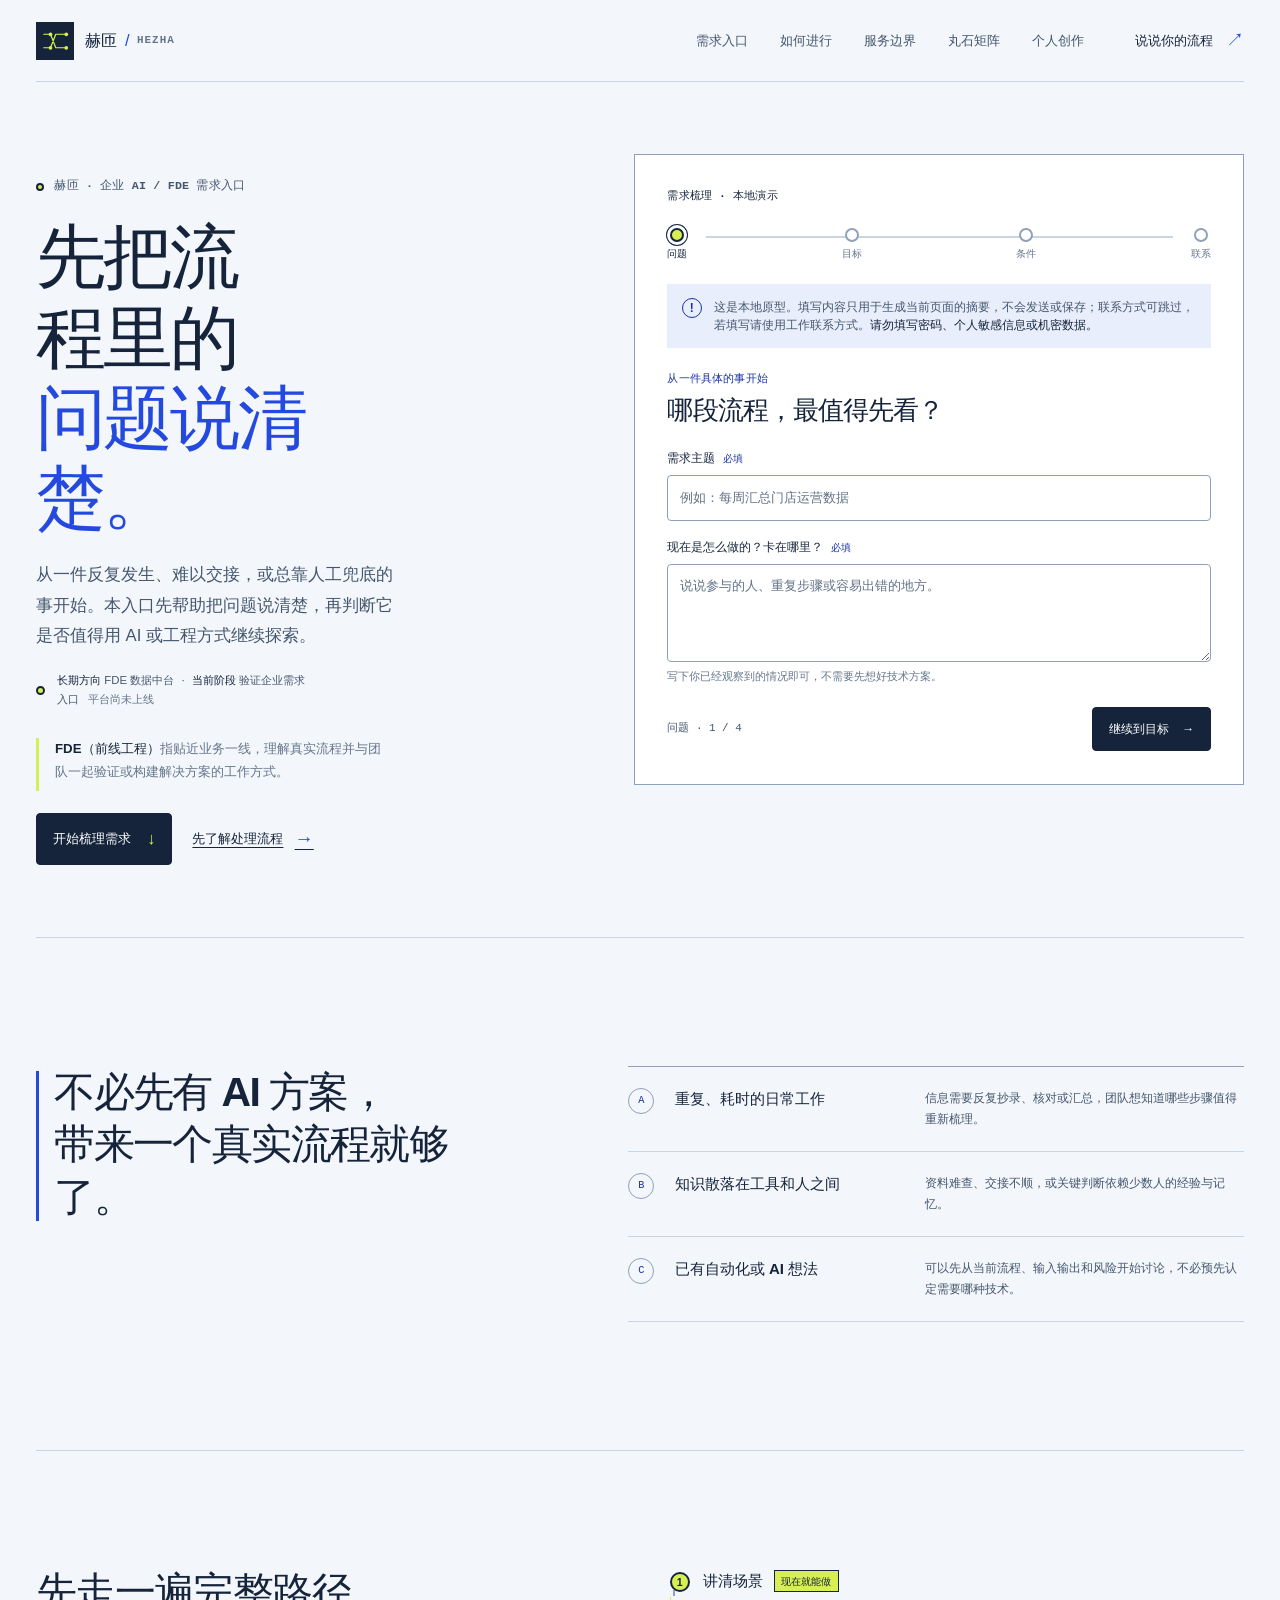
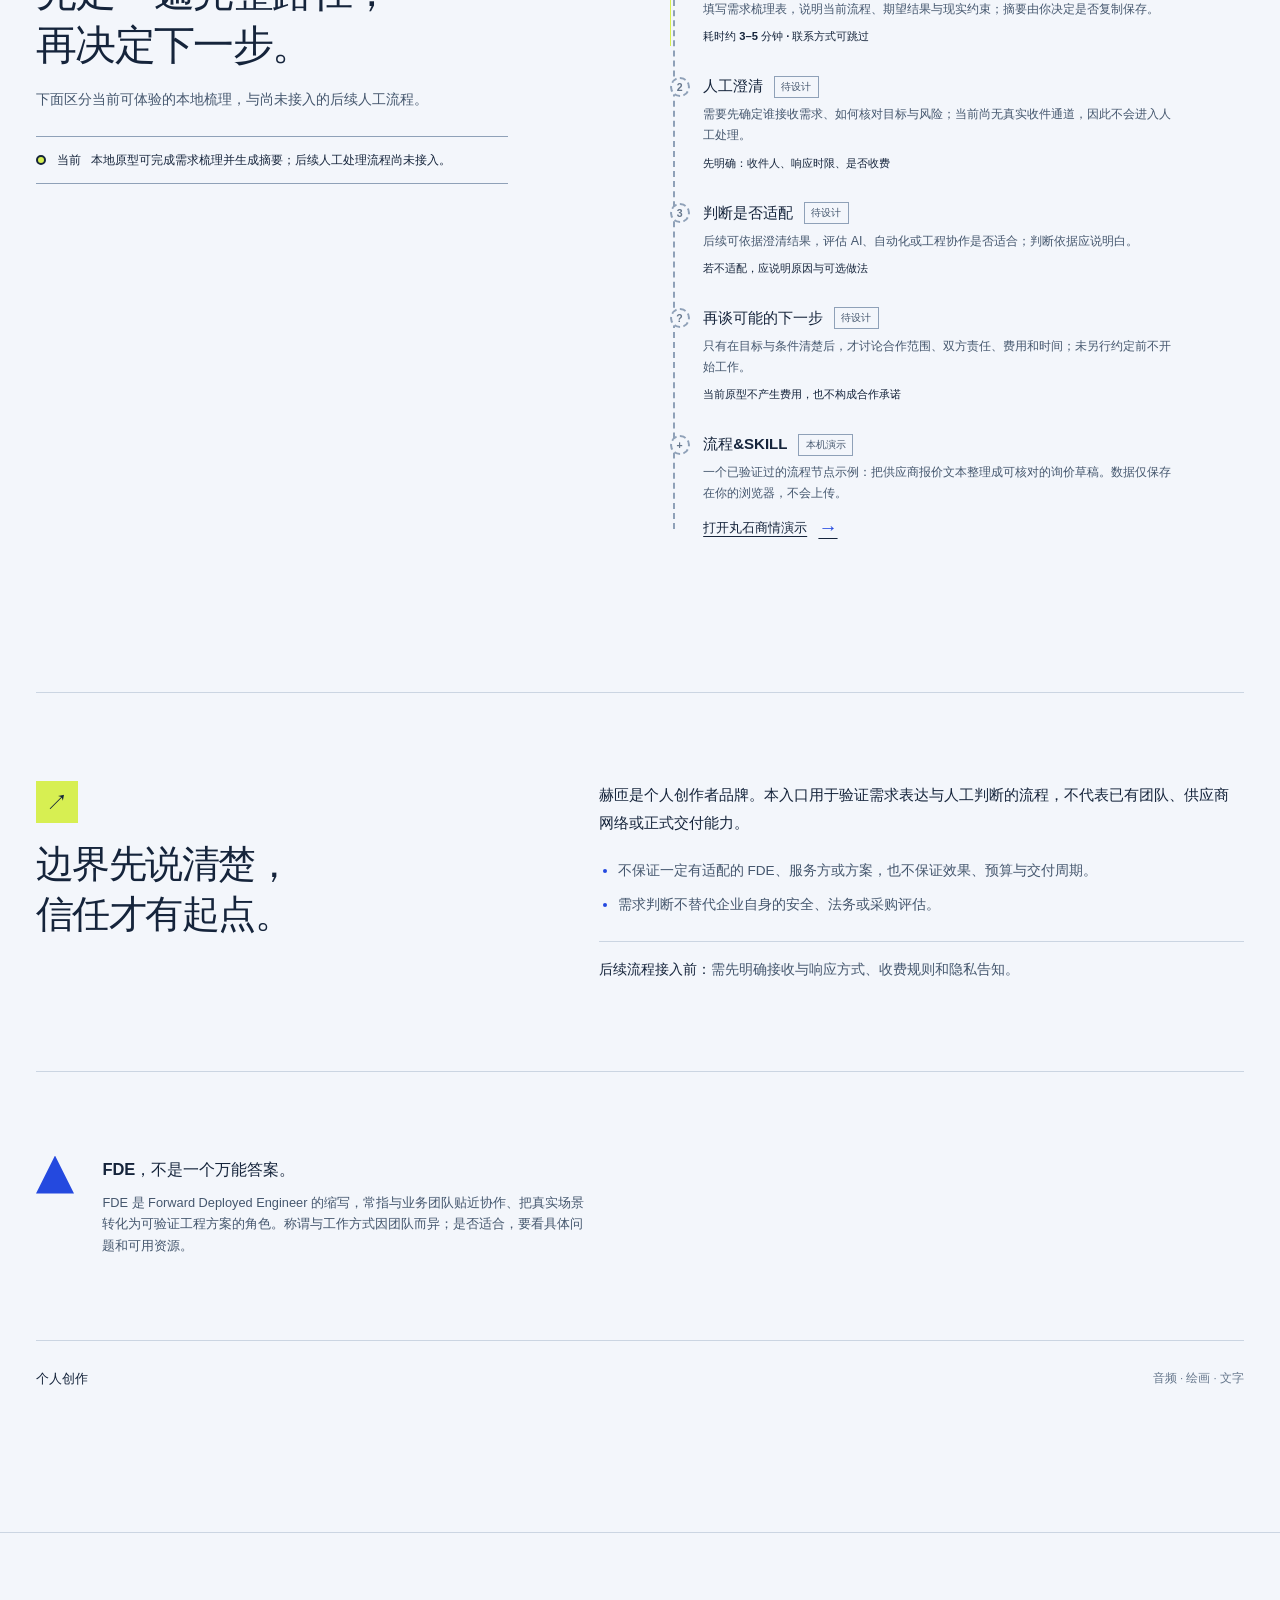
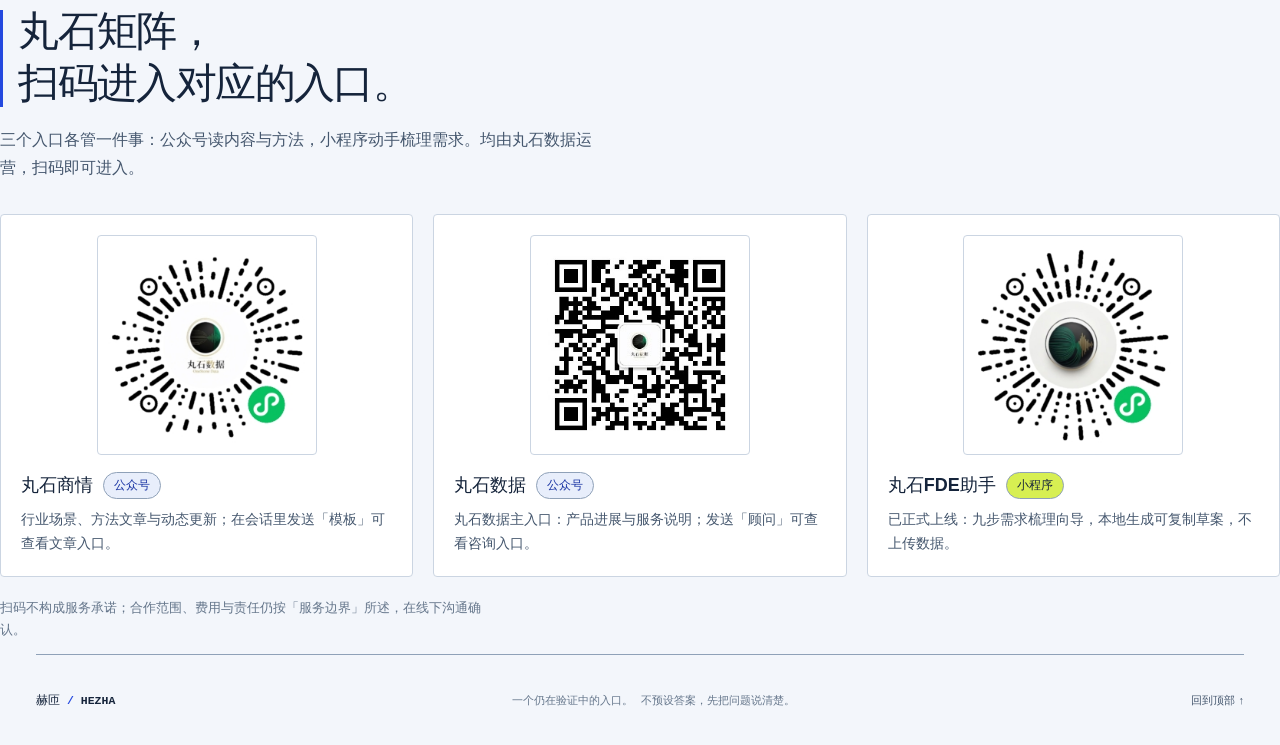
==== commit c825302a: "feat: add Marushi QR hub into FDE note right column" ====
--- a/index.html
+++ b/index.html
@@ -1,312 +1,353 @@
-<!doctype html>
-<html lang="zh-CN">
-  <head>
-    <meta charset="utf-8">
-    <meta name="viewport" content="width=device-width, initial-scale=1">
-    <meta name="theme-color" content="#f3f6fb">
-    <meta name="description" content="面向 FDE 数据中台的长期方向，从企业需求入口开始验证。当前为赫匝本地原型，平台尚未上线。">
-    <link rel="canonical" href="https://1stone.cn/">
-    <meta property="og:type" content="website">
-    <meta property="og:locale" content="zh_CN">
-    <meta property="og:site_name" content="赫匝">
-    <meta property="og:title" content="赫匝 · 从流程问题开始">
-    <meta property="og:description" content="面向 FDE 数据中台的长期方向，从企业需求入口开始验证。当前为赫匝本地原型，平台尚未上线。">
-    <meta property="og:url" content="https://1stone.cn/">
-    <link rel="icon" href="favicon.svg" type="image/svg+xml">
-    <meta http-equiv="Content-Security-Policy" content="default-src 'none'; script-src 'self'; style-src 'self'; img-src 'self' data:; font-src 'self'; connect-src 'none'; object-src 'none'; base-uri 'none'; form-action 'none'; upgrade-insecure-requests">
-    <!-- GitHub Pages 的 Enforce HTTPS 开关因证书状态卡在 new 而无法启用（服务端问题），
-         这里在客户端兜底把明文访问弹回 HTTPS。独立文件以满足 CSP script-src 'self'。 -->
-    <script src="force-https.js"></script>
-    <title>赫匝 · 从流程问题开始</title>
-    <link rel="stylesheet" href="styles.css?v=8">
-    <script src="script.js?v=8" defer></script>
-  </head>
-  <body>
-    <!--
-      THESIS: 从真实流程问题出发，经人工判断再讨论 AI；拒绝先推销技术的空泛咨询首页。
-      OWN-WORLD: 冷白蓝灰底、深海军蓝文字、信号黄绿与钴蓝；以联锁路线、道岔节点和清楚的状态标记构成界面。
-      STORY: 访客沿路线逐步澄清问题，理解人工适配与服务边界，得到可自行保留的本地摘要。
-      FIRST VIEWPORT: 左侧呈现业务承诺与本地原型披露，右侧为可操作的首个需求问题；主操作位于表单内。
-      FORM: 七个业务文化方向中第三项，铁路联锁路线图；采用逐题 intake staging；seed 758a7c0e。
-    -->
-    <a class="skip-link" href="#main">跳到主要内容</a>
-
-    <header class="site-header">
-      <a class="brand" href="#top" aria-label="赫匝首页">
-        <span class="brand-mark" aria-hidden="true">
-          <svg viewBox="0 0 40 40" focusable="false">
-            <path d="M5 29h9l7-18h14M5 11h9l7 18h14" />
-            <circle cx="14" cy="11" r="2.5" />
-            <circle cx="14" cy="29" r="2.5" />
-            <circle cx="35" cy="11" r="2.5" />
-            <circle cx="35" cy="29" r="2.5" />
-          </svg>
-        </span>
-        <span class="brand-name">赫匝<span class="brand-divider">/</span><span class="brand-caption">HEZHA</span></span>
-      </a>
-      <nav class="main-nav" aria-label="主导航">
-        <a href="#intake-title">需求入口</a>
-        <a href="#process">如何进行</a>
-        <a href="#boundaries">服务边界</a>
-        <a href="#creation">个人创作</a>
-      </nav>
-      <a class="header-action" href="#intake-title">说说你的流程 <span aria-hidden="true">↗</span></a>
-    </header>
-
-    <main id="main">
-      <section class="hero" id="top" aria-labelledby="hero-title">
-        <div class="hero-copy">
-          <p class="eyebrow"><span class="signal-dot" aria-hidden="true"></span> 赫匝 · 企业 AI / FDE 需求入口</p>
-          <h1 id="hero-title">先把流程里的<br><span>问题说清楚。</span></h1>
-          <p class="hero-intro">从一件反复发生、难以交接，或总靠人工兜底的事开始。本入口先帮助把问题说清楚，再判断它是否值得用 AI 或工程方式继续探索。</p>
-          <p class="vision-note"><span class="vision-node" aria-hidden="true"></span><span><strong>长期方向</strong> FDE 数据中台 <span class="vision-separator" aria-hidden="true">·</span> <strong>当前阶段</strong> 验证企业需求入口 <span class="vision-status">平台尚未上线</span></span></p>
-          <div class="hero-terms">
-            <span class="term-line" aria-hidden="true"></span>
-            <p><strong>FDE（前线工程）</strong>指贴近业务一线，理解真实流程并与团队一起验证或构建解决方案的工作方式。</p>
-          </div>
-          <div class="hero-actions">
-            <a class="hero-action" href="#intake-title">开始梳理需求 <span aria-hidden="true">↓</span></a>
-            <a class="text-link" href="#process">先了解处理流程 <span aria-hidden="true">→</span></a>
-          </div>
-        </div>
-
-        <section class="intake-panel" id="intake" aria-labelledby="intake-title">
-          <div class="panel-topline">
-            <span class="panel-label">需求梳理 · 本地演示</span>
-          </div>
-          <div class="route-track" aria-label="需求梳理路线">
-            <span class="route-fill" data-route-fill></span>
-            <span class="route-station is-current" data-route-station="0" aria-current="step"><span>问题</span></span>
-            <span class="route-station" data-route-station="1"><span>目标</span></span>
-            <span class="route-station" data-route-station="2"><span>条件</span></span>
-            <span class="route-station" data-route-station="3"><span>联系</span></span>
-          </div>
-
-          <div class="privacy-note" id="privacy-note">
-            <span class="privacy-symbol" aria-hidden="true">!</span>
-            <p>这是本地原型。填写内容只用于生成当前页面的摘要，不会发送或保存；联系方式可跳过，若填写请使用工作联系方式。<strong>请勿填写密码、个人敏感信息或机密数据。</strong></p>
-          </div>
-
-          <div class="transcript" id="transcript" aria-label="已填写的需求内容" hidden></div>
-          <form id="intake-form" novalidate aria-describedby="privacy-note">
-            <div class="wizard-step" data-step="0" aria-labelledby="intake-title">
-              <p class="step-position">从一件具体的事开始</p>
-              <h2 id="intake-title" tabindex="-1">哪段流程，最值得先看？</h2>
-              <div class="field">
-                <label for="topic">需求主题 <span class="required-mark">必填</span></label>
-                <input id="topic" name="topic" type="text" required maxlength="100" autocomplete="off" placeholder="例如：每周汇总门店运营数据" aria-describedby="topic-error">
-                <p class="field-error" id="topic-error" hidden></p>
-              </div>
-              <div class="field">
-                <label for="pain">现在是怎么做的？卡在哪里？ <span class="required-mark">必填</span></label>
-                <textarea id="pain" name="pain" rows="3" required minlength="12" maxlength="1200" placeholder="说说参与的人、重复步骤或容易出错的地方。" aria-describedby="pain-hint pain-error"></textarea>
-                <p class="field-hint" id="pain-hint">写下你已经观察到的情况即可，不需要先想好技术方案。</p>
-                <p class="field-error" id="pain-error" hidden></p>
-              </div>
-              <div class="step-controls">
-                <span class="step-count">问题 <span>·</span> 1 / 4</span>
-                <button class="button-primary" type="button" data-next>继续到目标 <span aria-hidden="true">→</span></button>
-              </div>
-            </div>
-
-            <div class="wizard-step" data-step="1" aria-labelledby="step-title-1" hidden>
-              <p class="step-position">先描述你期待的变化</p>
-              <h2 id="step-title-1" tabindex="-1">做到什么程度，才算有帮助？</h2>
-              <div class="field">
-                <label for="outcome">期望结果 <span class="required-mark">必填</span></label>
-                <textarea id="outcome" name="outcome" rows="3" required minlength="8" maxlength="1000" placeholder="例如：减少手工核对，让团队更早发现异常。" aria-describedby="outcome-error"></textarea>
-                <p class="field-error" id="outcome-error" hidden></p>
-              </div>
-              <div class="field">
-                <label for="systems">现有系统或可用数据 <span class="optional-mark">选填</span></label>
-                <textarea id="systems" name="systems" rows="2" maxlength="600" placeholder="例如：目前使用哪些工具、数据大致在哪里。不要粘贴真实业务数据。" aria-describedby="systems-hint"></textarea>
-                <p class="field-hint" id="systems-hint">只描述系统类型或数据位置，不要提交文件、账号或原始数据。</p>
-              </div>
-              <div class="step-controls">
-                <button class="button-quiet" type="button" data-back>← 返回问题</button>
-                <span class="step-count">目标 <span>·</span> 2 / 4</span>
-                <button class="button-primary" type="button" data-next>继续到条件 <span aria-hidden="true">→</span></button>
-              </div>
-            </div>
-
-            <div class="wizard-step" data-step="2" aria-labelledby="step-title-2" hidden>
-              <p class="step-position">判断时需要了解的现实约束</p>
-              <h2 id="step-title-2">有什么条件需要一起考虑？</h2>
-              <div class="field">
-                <label for="budget">预算范围 <span class="optional-mark">选填</span></label>
-                <select id="budget" name="budget">
-                  <option value="">暂不确定 / 暂不填写</option>
-                  <option value="3 万元以内">3 万元以内</option>
-                  <option value="3–5 万元">3–5 万元</option>
-                  <option value="5–10 万元">5–10 万元</option>
-                  <option value="10–20 万元">10–20 万元</option>
-                  <option value="20 万元以上">20 万元以上</option>
-                  <option value="需要先了解投入">需要先了解投入</option>
-                </select>
-                <p class="field-hint">这里只帮助理解约束，不代表报价或服务承诺。</p>
-              </div>
-              <div class="field">
-                <label for="timing">期望时间 <span class="optional-mark">选填</span></label>
-                <select id="timing" name="timing">
-                  <option value="">暂不确定 / 暂不填写</option>
-                  <option value="尽快开始讨论">尽快开始讨论</option>
-                  <option value="一个月内">一个月内</option>
-                  <option value="一到三个月">一到三个月</option>
-                  <option value="三个月以后">三个月以后</option>
-                  <option value="目前只在探索">目前只在探索</option>
-                </select>
-              </div>
-              <div class="step-controls">
-                <button class="button-quiet" type="button" data-back>← 返回目标</button>
-                <span class="step-count">条件 <span>·</span> 3 / 4</span>
-                <button class="button-primary" type="button" data-next>继续到联系 <span aria-hidden="true">→</span></button>
-              </div>
-            </div>
-
-            <div class="wizard-step" data-step="3" aria-labelledby="step-title-3" hidden>
-              <p class="step-position">联系方式可跳过</p>
-              <h2 id="step-title-3" tabindex="-1">要在摘要里留下联系方式吗？</h2>
-              <div class="field">
-                <label for="name">称呼 <span class="optional-mark">选填</span></label>
-                <input id="name" name="name" type="text" maxlength="80" autocomplete="off" placeholder="可留空" aria-describedby="name-error">
-                <p class="field-error" id="name-error" hidden></p>
-              </div>
-              <div class="field">
-                <label for="contact">联系方式 <span class="optional-mark">选填</span></label>
-                <input id="contact" name="contact" type="text" minlength="5" maxlength="160" autocomplete="off" placeholder="邮箱、电话或微信号；可留空" aria-describedby="contact-hint contact-error">
-                <p class="field-hint" id="contact-hint">此本地原型不会使用它联系你；生成摘要前请确认是否需要包含。</p>
-                <p class="field-error" id="contact-error" hidden></p>
-              </div>
-              <div class="step-controls">
-                <button class="button-quiet" type="button" data-back>← 返回条件</button>
-                <span class="step-count">联系 <span>·</span> 4 / 4</span>
-                <button class="button-primary" type="submit">生成本地摘要</button>
-              </div>
-            </div>
-          </form>
-
-          <section class="summary-result" id="summary-result" aria-labelledby="summary-title" hidden>
-            <p class="step-position">仅生成在当前页面</p>
-            <h2 id="summary-title" tabindex="-1">需求摘要已生成</h2>
-            <p class="result-explanation">这不是提交成功或联系确认。摘要没有上传或保存；关闭或刷新页面后不会保留。</p>
-            <label class="visually-hidden" for="summary-text">本地生成的需求摘要</label>
-            <textarea class="summary-text" id="summary-text" rows="13" readonly></textarea>
-            <div class="result-controls">
-              <button class="button-primary" id="copy-summary" type="button">复制摘要 <span aria-hidden="true">⧉</span></button>
-              <button class="button-quiet" id="edit-summary" type="button">返回修改</button>
-            </div>
-            <p class="copy-status" id="copy-status" role="status" aria-live="polite"></p>
-          </section>
-        </section>
-      </section>
-
-      <section class="examples-section" aria-labelledby="examples-title">
-        <div class="section-heading">
-          <span class="route-marker" aria-hidden="true"></span>
-          <h2 id="examples-title">不必先有 AI 方案，<br>带来一个真实流程就够了。</h2>
-        </div>
-        <div class="example-list">
-          <article class="example-row">
-            <span class="example-index" aria-hidden="true">A</span>
-            <h3>重复、耗时的日常工作</h3>
-            <p>信息需要反复抄录、核对或汇总，团队想知道哪些步骤值得重新梳理。</p>
-          </article>
-          <article class="example-row">
-            <span class="example-index" aria-hidden="true">B</span>
-            <h3>知识散落在工具和人之间</h3>
-            <p>资料难查、交接不顺，或关键判断依赖少数人的经验与记忆。</p>
-          </article>
-          <article class="example-row">
-            <span class="example-index" aria-hidden="true">C</span>
-            <h3>已有自动化或 AI 想法</h3>
-            <p>可以先从当前流程、输入输出和风险开始讨论，不必预先认定需要哪种技术。</p>
-          </article>
-        </div>
-      </section>
-
-      <section class="process-section" id="process" aria-labelledby="process-title">
-        <div class="process-intro">
-          <h2 id="process-title">先走一遍完整路径，<br>再决定下一步。</h2>
-          <p>下面区分当前可体验的本地梳理，与尚未接入的后续人工流程。</p>
-          <p class="process-stage"><span class="stage-dot" aria-hidden="true"></span><strong>当前</strong> 本地原型可完成需求梳理并生成摘要；后续人工处理流程尚未接入。</p>
-        </div>
-        <ol class="process-route" aria-label="从需求到判断的路径（含流程&SKILL演示节点）">
-          <li class="process-stop is-active">
-            <span class="stop-node" aria-hidden="true">1</span>
-            <div>
-              <div class="stop-head"><h3>讲清场景</h3><span class="stop-state stop-state-live">现在就能做</span></div>
-              <p>填写需求梳理表，说明当前流程、期望结果与现实约束；摘要由你决定是否复制保存。</p>
-              <p class="stop-meta">耗时约 3–5 分钟 · 联系方式可跳过</p>
-            </div>
-          </li>
-          <li class="process-stop is-pending">
-            <span class="stop-node" aria-hidden="true">2</span>
-            <div>
-              <div class="stop-head"><h3>人工澄清</h3><span class="stop-state">待设计</span></div>
-              <p>需要先确定谁接收需求、如何核对目标与风险；当前尚无真实收件通道，因此不会进入人工处理。</p>
-              <p class="stop-meta">先明确：收件人、响应时限、是否收费</p>
-            </div>
-          </li>
-          <li class="process-stop is-pending">
-            <span class="stop-node" aria-hidden="true">3</span>
-            <div>
-              <div class="stop-head"><h3>判断是否适配</h3><span class="stop-state">待设计</span></div>
-              <p>后续可依据澄清结果，评估 AI、自动化或工程协作是否适合；判断依据应说明白。</p>
-              <p class="stop-meta">若不适配，应说明原因与可选做法</p>
-            </div>
-          </li>
-          <li class="process-stop is-pending">
-            <span class="stop-node stop-node-end" aria-hidden="true">?</span>
-            <div>
-              <div class="stop-head"><h3>再谈可能的下一步</h3><span class="stop-state">待设计</span></div>
-              <p>只有在目标与条件清楚后，才讨论合作范围、双方责任、费用和时间；未另行约定前不开始工作。</p>
-              <p class="stop-meta">当前原型不产生费用，也不构成合作承诺</p>
-            </div>
-          </li>
-          <li class="process-stop is-pending">
-            <span class="stop-node" aria-hidden="true">+</span>
-            <div>
-              <div class="stop-head"><h3>流程&amp;SKILL</h3><span class="stop-state">本机演示</span></div>
-              <p>一个已验证过的流程节点示例：把供应商报价文本整理成可核对的询价草稿。数据仅保存在你的浏览器，不会上传。</p>
-              <p class="stop-meta"><a class="text-link" href="./marushi/">打开丸石商情演示 <span aria-hidden="true">→</span></a></p>
-            </div>
-          </li>
-        </ol>
-      </section>
-
-      <section class="boundaries-section" id="boundaries" aria-labelledby="boundaries-title">
-        <div class="boundary-lead">
-          <span class="boundary-icon" aria-hidden="true">↗</span>
-          <h2 id="boundaries-title">边界先说清楚，<br>信任才有起点。</h2>
-        </div>
-        <div class="boundary-copy">
-          <p>赫匝是个人创作者品牌。本入口用于验证需求表达与人工判断的流程，不代表已有团队、供应商网络或正式交付能力。</p>
-          <ul>
-            <li>不保证一定有适配的 FDE、服务方或方案，也不保证效果、预算与交付周期。</li>
-            <li>需求判断不替代企业自身的安全、法务或采购评估。</li>
-          </ul>
-          <p class="boundary-next"><strong>后续流程接入前：</strong>需先明确接收与响应方式、收费规则和隐私告知。</p>
-        </div>
-      </section>
-
-      <section class="fde-note" aria-labelledby="fde-title">
-        <span class="fde-signal" aria-hidden="true"></span>
-        <div>
-          <h2 id="fde-title">FDE，不是一个万能答案。</h2>
-          <p>FDE 是 Forward Deployed Engineer 的缩写，常指与业务团队贴近协作、把真实场景转化为可验证工程方案的角色。称谓与工作方式因团队而异；是否适合，要看具体问题和可用资源。</p>
-        </div>
-      </section>
-
-      <details class="creation-section" id="creation">
-        <summary><span>个人创作</span><span class="creation-summary-note">音频 · 绘画 · 文字</span></summary>
-        <p>创作内容与作品入口整理中，准备好后再开放访问。</p>
-      </details>
-    </main>
-
-    <footer class="site-footer">
-      <a class="footer-brand" href="#top">赫匝 <span>/</span> HEZHA</a>
-      <p>一个仍在验证中的入口。<span>不预设答案，先把问题说清楚。</span></p>
-      <a class="back-top" href="#top">回到顶部 ↑</a>
-    </footer>
-  </body>
-</html>
+<!doctype html>
+<html lang="zh-CN">
+  <head>
+    <meta charset="utf-8">
+    <meta name="viewport" content="width=device-width, initial-scale=1">
+    <meta name="theme-color" content="#f3f6fb">
+    <meta name="description" content="面向 FDE 数据中台的长期方向，从企业需求入口开始验证。当前为赫匝本地原型，平台尚未上线。">
+    <link rel="canonical" href="https://1stone.cn/">
+    <meta property="og:type" content="website">
+    <meta property="og:locale" content="zh_CN">
+    <meta property="og:site_name" content="赫匝">
+    <meta property="og:title" content="赫匝 · 从流程问题开始">
+    <meta property="og:description" content="面向 FDE 数据中台的长期方向，从企业需求入口开始验证。当前为赫匝本地原型，平台尚未上线。">
+    <meta property="og:url" content="https://1stone.cn/">
+    <link rel="icon" href="favicon.svg" type="image/svg+xml">
+    <meta http-equiv="Content-Security-Policy" content="default-src 'none'; script-src 'self'; style-src 'self'; img-src 'self' data:; font-src 'self'; connect-src 'none'; object-src 'none'; base-uri 'none'; form-action 'none'; upgrade-insecure-requests">
+    <!-- GitHub Pages 的 Enforce HTTPS 开关因证书状态卡在 new 而无法启用（服务端问题），
+         这里在客户端兜底把明文访问弹回 HTTPS。独立文件以满足 CSP script-src 'self'。 -->
+    <script src="force-https.js"></script>
+    <title>赫匝 · 从流程问题开始</title>
+    <link rel="stylesheet" href="styles.css?v=9">
+    <script src="script.js?v=9" defer></script>
+  </head>
+  <body>
+    <!--
+      THESIS: 从真实流程问题出发，经人工判断再讨论 AI；拒绝先推销技术的空泛咨询首页。
+      OWN-WORLD: 冷白蓝灰底、深海军蓝文字、信号黄绿与钴蓝；以联锁路线、道岔节点和清楚的状态标记构成界面。
+      STORY: 访客沿路线逐步澄清问题，理解人工适配与服务边界，得到可自行保留的本地摘要。
+      FIRST VIEWPORT: 左侧呈现业务承诺与本地原型披露，右侧为可操作的首个需求问题；主操作位于表单内。
+      FORM: 七个业务文化方向中第三项，铁路联锁路线图；采用逐题 intake staging；seed 758a7c0e。
+    -->
+    <a class="skip-link" href="#main">跳到主要内容</a>
+
+    <header class="site-header">
+      <a class="brand" href="#top" aria-label="赫匝首页">
+        <span class="brand-mark" aria-hidden="true">
+          <svg viewBox="0 0 40 40" focusable="false">
+            <path d="M5 29h9l7-18h14M5 11h9l7 18h14" />
+            <circle cx="14" cy="11" r="2.5" />
+            <circle cx="14" cy="29" r="2.5" />
+            <circle cx="35" cy="11" r="2.5" />
+            <circle cx="35" cy="29" r="2.5" />
+          </svg>
+        </span>
+        <span class="brand-name">赫匝<span class="brand-divider">/</span><span class="brand-caption">HEZHA</span></span>
+      </a>
+      <nav class="main-nav" aria-label="主导航">
+        <a href="#intake-title">需求入口</a>
+        <a href="#process">如何进行</a>
+        <a href="#boundaries">服务边界</a>
+        <a href="#marushi-hub">丸石矩阵</a>
+        <a href="#creation">个人创作</a>
+      </nav>
+      <a class="header-action" href="#intake-title">说说你的流程 <span aria-hidden="true">↗</span></a>
+    </header>
+
+    <main id="main">
+      <section class="hero" id="top" aria-labelledby="hero-title">
+        <div class="hero-copy">
+          <p class="eyebrow"><span class="signal-dot" aria-hidden="true"></span> 赫匝 · 企业 AI / FDE 需求入口</p>
+          <h1 id="hero-title">先把流程里的<br><span>问题说清楚。</span></h1>
+          <p class="hero-intro">从一件反复发生、难以交接，或总靠人工兜底的事开始。本入口先帮助把问题说清楚，再判断它是否值得用 AI 或工程方式继续探索。</p>
+          <p class="vision-note"><span class="vision-node" aria-hidden="true"></span><span><strong>长期方向</strong> FDE 数据中台 <span class="vision-separator" aria-hidden="true">·</span> <strong>当前阶段</strong> 验证企业需求入口 <span class="vision-status">平台尚未上线</span></span></p>
+          <div class="hero-terms">
+            <span class="term-line" aria-hidden="true"></span>
+            <p><strong>FDE（前线工程）</strong>指贴近业务一线，理解真实流程并与团队一起验证或构建解决方案的工作方式。</p>
+          </div>
+          <div class="hero-actions">
+            <a class="hero-action" href="#intake-title">开始梳理需求 <span aria-hidden="true">↓</span></a>
+            <a class="text-link" href="#process">先了解处理流程 <span aria-hidden="true">→</span></a>
+          </div>
+        </div>
+
+        <section class="intake-panel" id="intake" aria-labelledby="intake-title">
+          <div class="panel-topline">
+            <span class="panel-label">需求梳理 · 本地演示</span>
+          </div>
+          <div class="route-track" aria-label="需求梳理路线">
+            <span class="route-fill" data-route-fill></span>
+            <span class="route-station is-current" data-route-station="0" aria-current="step"><span>问题</span></span>
+            <span class="route-station" data-route-station="1"><span>目标</span></span>
+            <span class="route-station" data-route-station="2"><span>条件</span></span>
+            <span class="route-station" data-route-station="3"><span>联系</span></span>
+          </div>
+
+          <div class="privacy-note" id="privacy-note">
+            <span class="privacy-symbol" aria-hidden="true">!</span>
+            <p>这是本地原型。填写内容只用于生成当前页面的摘要，不会发送或保存；联系方式可跳过，若填写请使用工作联系方式。<strong>请勿填写密码、个人敏感信息或机密数据。</strong></p>
+          </div>
+
+          <div class="transcript" id="transcript" aria-label="已填写的需求内容" hidden></div>
+          <form id="intake-form" novalidate aria-describedby="privacy-note">
+            <div class="wizard-step" data-step="0" aria-labelledby="intake-title">
+              <p class="step-position">从一件具体的事开始</p>
+              <h2 id="intake-title" tabindex="-1">哪段流程，最值得先看？</h2>
+              <div class="field">
+                <label for="topic">需求主题 <span class="required-mark">必填</span></label>
+                <input id="topic" name="topic" type="text" required maxlength="100" autocomplete="off" placeholder="例如：每周汇总门店运营数据" aria-describedby="topic-error">
+                <p class="field-error" id="topic-error" hidden></p>
+              </div>
+              <div class="field">
+                <label for="pain">现在是怎么做的？卡在哪里？ <span class="required-mark">必填</span></label>
+                <textarea id="pain" name="pain" rows="3" required minlength="12" maxlength="1200" placeholder="说说参与的人、重复步骤或容易出错的地方。" aria-describedby="pain-hint pain-error"></textarea>
+                <p class="field-hint" id="pain-hint">写下你已经观察到的情况即可，不需要先想好技术方案。</p>
+                <p class="field-error" id="pain-error" hidden></p>
+              </div>
+              <div class="step-controls">
+                <span class="step-count">问题 <span>·</span> 1 / 4</span>
+                <button class="button-primary" type="button" data-next>继续到目标 <span aria-hidden="true">→</span></button>
+              </div>
+            </div>
+
+            <div class="wizard-step" data-step="1" aria-labelledby="step-title-1" hidden>
+              <p class="step-position">先描述你期待的变化</p>
+              <h2 id="step-title-1" tabindex="-1">做到什么程度，才算有帮助？</h2>
+              <div class="field">
+                <label for="outcome">期望结果 <span class="required-mark">必填</span></label>
+                <textarea id="outcome" name="outcome" rows="3" required minlength="8" maxlength="1000" placeholder="例如：减少手工核对，让团队更早发现异常。" aria-describedby="outcome-error"></textarea>
+                <p class="field-error" id="outcome-error" hidden></p>
+              </div>
+              <div class="field">
+                <label for="systems">现有系统或可用数据 <span class="optional-mark">选填</span></label>
+                <textarea id="systems" name="systems" rows="2" maxlength="600" placeholder="例如：目前使用哪些工具、数据大致在哪里。不要粘贴真实业务数据。" aria-describedby="systems-hint"></textarea>
+                <p class="field-hint" id="systems-hint">只描述系统类型或数据位置，不要提交文件、账号或原始数据。</p>
+              </div>
+              <div class="step-controls">
+                <button class="button-quiet" type="button" data-back>← 返回问题</button>
+                <span class="step-count">目标 <span>·</span> 2 / 4</span>
+                <button class="button-primary" type="button" data-next>继续到条件 <span aria-hidden="true">→</span></button>
+              </div>
+            </div>
+
+            <div class="wizard-step" data-step="2" aria-labelledby="step-title-2" hidden>
+              <p class="step-position">判断时需要了解的现实约束</p>
+              <h2 id="step-title-2">有什么条件需要一起考虑？</h2>
+              <div class="field">
+                <label for="budget">预算范围 <span class="optional-mark">选填</span></label>
+                <select id="budget" name="budget">
+                  <option value="">暂不确定 / 暂不填写</option>
+                  <option value="3 万元以内">3 万元以内</option>
+                  <option value="3–5 万元">3–5 万元</option>
+                  <option value="5–10 万元">5–10 万元</option>
+                  <option value="10–20 万元">10–20 万元</option>
+                  <option value="20 万元以上">20 万元以上</option>
+                  <option value="需要先了解投入">需要先了解投入</option>
+                </select>
+                <p class="field-hint">这里只帮助理解约束，不代表报价或服务承诺。</p>
+              </div>
+              <div class="field">
+                <label for="timing">期望时间 <span class="optional-mark">选填</span></label>
+                <select id="timing" name="timing">
+                  <option value="">暂不确定 / 暂不填写</option>
+                  <option value="尽快开始讨论">尽快开始讨论</option>
+                  <option value="一个月内">一个月内</option>
+                  <option value="一到三个月">一到三个月</option>
+                  <option value="三个月以后">三个月以后</option>
+                  <option value="目前只在探索">目前只在探索</option>
+                </select>
+              </div>
+              <div class="step-controls">
+                <button class="button-quiet" type="button" data-back>← 返回目标</button>
+                <span class="step-count">条件 <span>·</span> 3 / 4</span>
+                <button class="button-primary" type="button" data-next>继续到联系 <span aria-hidden="true">→</span></button>
+              </div>
+            </div>
+
+            <div class="wizard-step" data-step="3" aria-labelledby="step-title-3" hidden>
+              <p class="step-position">联系方式可跳过</p>
+              <h2 id="step-title-3" tabindex="-1">要在摘要里留下联系方式吗？</h2>
+              <div class="field">
+                <label for="name">称呼 <span class="optional-mark">选填</span></label>
+                <input id="name" name="name" type="text" maxlength="80" autocomplete="off" placeholder="可留空" aria-describedby="name-error">
+                <p class="field-error" id="name-error" hidden></p>
+              </div>
+              <div class="field">
+                <label for="contact">联系方式 <span class="optional-mark">选填</span></label>
+                <input id="contact" name="contact" type="text" minlength="5" maxlength="160" autocomplete="off" placeholder="邮箱、电话或微信号；可留空" aria-describedby="contact-hint contact-error">
+                <p class="field-hint" id="contact-hint">此本地原型不会使用它联系你；生成摘要前请确认是否需要包含。</p>
+                <p class="field-error" id="contact-error" hidden></p>
+              </div>
+              <div class="step-controls">
+                <button class="button-quiet" type="button" data-back>← 返回条件</button>
+                <span class="step-count">联系 <span>·</span> 4 / 4</span>
+                <button class="button-primary" type="submit">生成本地摘要</button>
+              </div>
+            </div>
+          </form>
+
+          <section class="summary-result" id="summary-result" aria-labelledby="summary-title" hidden>
+            <p class="step-position">仅生成在当前页面</p>
+            <h2 id="summary-title" tabindex="-1">需求摘要已生成</h2>
+            <p class="result-explanation">这不是提交成功或联系确认。摘要没有上传或保存；关闭或刷新页面后不会保留。</p>
+            <label class="visually-hidden" for="summary-text">本地生成的需求摘要</label>
+            <textarea class="summary-text" id="summary-text" rows="13" readonly></textarea>
+            <div class="result-controls">
+              <button class="button-primary" id="copy-summary" type="button">复制摘要 <span aria-hidden="true">⧉</span></button>
+              <button class="button-quiet" id="edit-summary" type="button">返回修改</button>
+            </div>
+            <p class="copy-status" id="copy-status" role="status" aria-live="polite"></p>
+          </section>
+        </section>
+      </section>
+
+      <section class="examples-section" aria-labelledby="examples-title">
+        <div class="section-heading">
+          <span class="route-marker" aria-hidden="true"></span>
+          <h2 id="examples-title">不必先有 AI 方案，<br>带来一个真实流程就够了。</h2>
+        </div>
+        <div class="example-list">
+          <article class="example-row">
+            <span class="example-index" aria-hidden="true">A</span>
+            <h3>重复、耗时的日常工作</h3>
+            <p>信息需要反复抄录、核对或汇总，团队想知道哪些步骤值得重新梳理。</p>
+          </article>
+          <article class="example-row">
+            <span class="example-index" aria-hidden="true">B</span>
+            <h3>知识散落在工具和人之间</h3>
+            <p>资料难查、交接不顺，或关键判断依赖少数人的经验与记忆。</p>
+          </article>
+          <article class="example-row">
+            <span class="example-index" aria-hidden="true">C</span>
+            <h3>已有自动化或 AI 想法</h3>
+            <p>可以先从当前流程、输入输出和风险开始讨论，不必预先认定需要哪种技术。</p>
+          </article>
+        </div>
+      </section>
+
+      <section class="process-section" id="process" aria-labelledby="process-title">
+        <div class="process-intro">
+          <h2 id="process-title">先走一遍完整路径，<br>再决定下一步。</h2>
+          <p>下面区分当前可体验的本地梳理，与尚未接入的后续人工流程。</p>
+          <p class="process-stage"><span class="stage-dot" aria-hidden="true"></span><strong>当前</strong> 本地原型可完成需求梳理并生成摘要；后续人工处理流程尚未接入。</p>
+        </div>
+        <ol class="process-route" aria-label="从需求到判断的路径（含流程&SKILL演示节点）">
+          <li class="process-stop is-active">
+            <span class="stop-node" aria-hidden="true">1</span>
+            <div>
+              <div class="stop-head"><h3>讲清场景</h3><span class="stop-state stop-state-live">现在就能做</span></div>
+              <p>填写需求梳理表，说明当前流程、期望结果与现实约束；摘要由你决定是否复制保存。</p>
+              <p class="stop-meta">耗时约 3–5 分钟 · 联系方式可跳过</p>
+            </div>
+          </li>
+          <li class="process-stop is-pending">
+            <span class="stop-node" aria-hidden="true">2</span>
+            <div>
+              <div class="stop-head"><h3>人工澄清</h3><span class="stop-state">待设计</span></div>
+              <p>需要先确定谁接收需求、如何核对目标与风险；当前尚无真实收件通道，因此不会进入人工处理。</p>
+              <p class="stop-meta">先明确：收件人、响应时限、是否收费</p>
+            </div>
+          </li>
+          <li class="process-stop is-pending">
+            <span class="stop-node" aria-hidden="true">3</span>
+            <div>
+              <div class="stop-head"><h3>判断是否适配</h3><span class="stop-state">待设计</span></div>
+              <p>后续可依据澄清结果，评估 AI、自动化或工程协作是否适合；判断依据应说明白。</p>
+              <p class="stop-meta">若不适配，应说明原因与可选做法</p>
+            </div>
+          </li>
+          <li class="process-stop is-pending">
+            <span class="stop-node stop-node-end" aria-hidden="true">?</span>
+            <div>
+              <div class="stop-head"><h3>再谈可能的下一步</h3><span class="stop-state">待设计</span></div>
+              <p>只有在目标与条件清楚后，才讨论合作范围、双方责任、费用和时间；未另行约定前不开始工作。</p>
+              <p class="stop-meta">当前原型不产生费用，也不构成合作承诺</p>
+            </div>
+          </li>
+          <li class="process-stop is-pending">
+            <span class="stop-node" aria-hidden="true">+</span>
+            <div>
+              <div class="stop-head"><h3>流程&amp;SKILL</h3><span class="stop-state">本机演示</span></div>
+              <p>一个已验证过的流程节点示例：把供应商报价文本整理成可核对的询价草稿。数据仅保存在你的浏览器，不会上传。</p>
+              <p class="stop-meta"><a class="text-link" href="./marushi/">打开丸石商情演示 <span aria-hidden="true">→</span></a></p>
+            </div>
+          </li>
+        </ol>
+      </section>
+
+      <section class="boundaries-section" id="boundaries" aria-labelledby="boundaries-title">
+        <div class="boundary-lead">
+          <span class="boundary-icon" aria-hidden="true">↗</span>
+          <h2 id="boundaries-title">边界先说清楚，<br>信任才有起点。</h2>
+        </div>
+        <div class="boundary-copy">
+          <p>赫匝是个人创作者品牌。本入口用于验证需求表达与人工判断的流程，不代表已有团队、供应商网络或正式交付能力。</p>
+          <ul>
+            <li>不保证一定有适配的 FDE、服务方或方案，也不保证效果、预算与交付周期。</li>
+            <li>需求判断不替代企业自身的安全、法务或采购评估。</li>
+          </ul>
+          <p class="boundary-next"><strong>后续流程接入前：</strong>需先明确接收与响应方式、收费规则和隐私告知。</p>
+        </div>
+      </section>
+
+      <section class="fde-note" aria-labelledby="fde-title">
+        <span class="fde-signal" aria-hidden="true"></span>
+        <div>
+          <h2 id="fde-title">FDE，不是一个万能答案。</h2>
+          <p>FDE 是 Forward Deployed Engineer 的缩写，常指与业务团队贴近协作、把真实场景转化为可验证工程方案的角色。称谓与工作方式因团队而异；是否适合，要看具体问题和可用资源。</p>
+        </div>
+      </section>
+
+      <details class="creation-section" id="creation">
+        <summary><span>个人创作</span><span class="creation-summary-note">音频 · 绘画 · 文字</span></summary>
+        <p>创作内容与作品入口整理中，准备好后再开放访问。</p>
+      </details>
+
+      <section class="marushi-hub" id="marushi-hub" aria-labelledby="marushi-title">
+        <div class="section-heading">
+          <span class="route-marker" aria-hidden="true"></span>
+          <h2 id="marushi-title">丸石矩阵，<br>扫码进入对应的入口。</h2>
+        </div>
+        <div class="hub-intro">
+          <p>三个入口各管一件事：公众号读内容与方法，小程序动手梳理需求。均由丸石数据运营，扫码即可进入。</p>
+        </div>
+        <ul class="hub-grid">
+          <li class="hub-card">
+            <div class="hub-qr-frame">
+              <img src="qr/marushi-sq.jpg" alt="丸石商情公众号二维码" width="220" height="220" loading="lazy">
+            </div>
+            <div class="hub-info">
+              <div class="hub-name-row"><span class="hub-name">丸石商情</span><span class="hub-tag">公众号</span></div>
+              <p>行业场景、方法文章与动态更新；在会话里发送「模板」可查看文章入口。</p>
+            </div>
+          </li>
+          <li class="hub-card">
+            <div class="hub-qr-frame">
+              <img src="qr/marushi-data.jpg" alt="丸石数据公众号二维码" width="220" height="220" loading="lazy">
+            </div>
+            <div class="hub-info">
+              <div class="hub-name-row"><span class="hub-name">丸石数据</span><span class="hub-tag">公众号</span></div>
+              <p>丸石数据主入口：产品进展与服务说明；发送「顾问」可查看咨询入口。</p>
+            </div>
+          </li>
+          <li class="hub-card">
+            <div class="hub-qr-frame">
+              <img src="qr/marushi-fde.jpg" alt="丸石FDE小程序码" width="220" height="220" loading="lazy">
+            </div>
+            <div class="hub-info">
+              <div class="hub-name-row"><span class="hub-name">丸石FDE助手</span><span class="hub-tag hub-tag-app">小程序</span></div>
+              <p>已正式上线：九步需求梳理向导，本地生成可复制草案，不上传数据。</p>
+            </div>
+          </li>
+        </ul>
+        <p class="hub-note">扫码不构成服务承诺；合作范围、费用与责任仍按「服务边界」所述，在线下沟通确认。</p>
+      </section>
+    </main>
+
+    <footer class="site-footer">
+      <a class="footer-brand" href="#top">赫匝 <span>/</span> HEZHA</a>
+      <p>一个仍在验证中的入口。<span>不预设答案，先把问题说清楚。</span></p>
+      <a class="back-top" href="#top">回到顶部 ↑</a>
+    </footer>
+  </body>
+</html>
--- a/styles.css
+++ b/styles.css
@@ -1,1466 +1,1575 @@
-:root {
-  color-scheme: light;
-  --ink: #15243b;
-  --ink-muted: #45576e;
-  --ink-soft: #65768b;
-  --paper: #f3f6fb;
-  --surface: #ffffff;
-  --line: #cbd5e2;
-  --line-strong: #8fa1b8;
-  --blue: #2449df;
-  --blue-deep: #1833a3;
-  --blue-pale: #e8eefb;
-  --signal: #d7ef52;
-  --error: #a52b32;
-  --radius-sm: 4px;
-  --measure: 68ch;
-  --page-width: 1240px;
-  --ease-out: cubic-bezier(0.16, 1, 0.3, 1);
-  font-family: "Aptos", "Segoe UI", "Microsoft YaHei", "PingFang SC", sans-serif;
-  font-synthesis: none;
-  text-rendering: optimizeLegibility;
-  -webkit-font-smoothing: antialiased;
-  -moz-osx-font-smoothing: grayscale;
-}
-
-* {
-  box-sizing: border-box;
-}
-
-html {
-  scroll-behavior: smooth;
-  scroll-padding-top: 6rem;
-}
-
-body {
-  min-width: 320px;
-  margin: 0;
-  background: var(--paper);
-  color: var(--ink);
-  font-size: 16px;
-  line-height: 1.65;
-}
-
-button,
-input,
-textarea,
-select {
-  font: inherit;
-}
-
-button,
-a,
-input,
-textarea,
-select {
-  -webkit-tap-highlight-color: transparent;
-}
-
-a {
-  color: inherit;
-}
-
-button:focus-visible,
-a:focus-visible,
-input:focus-visible,
-textarea:focus-visible,
-select:focus-visible {
-  outline: 3px solid var(--blue);
-  outline-offset: 3px;
-}
-
-.skip-link {
-  position: absolute;
-  z-index: 20;
-  top: 0.75rem;
-  left: 0.75rem;
-  padding: 0.65rem 1rem;
-  transform: translateY(-150%);
-  background: var(--ink);
-  color: var(--surface);
-}
-
-.skip-link:focus {
-  transform: translateY(0);
-}
-
-.site-header {
-  display: flex;
-  width: min(var(--page-width), calc(100% - 4.5rem));
-  min-height: 82px;
-  margin-inline: auto;
-  align-items: center;
-  justify-content: space-between;
-  border-bottom: 1px solid var(--line);
-}
-
-.brand,
-.main-nav,
-.header-action,
-.brand-name {
-  display: flex;
-  align-items: center;
-}
-
-.brand {
-  gap: 0.7rem;
-  text-decoration: none;
-}
-
-.brand-mark {
-  display: grid;
-  width: 38px;
-  height: 38px;
-  place-items: center;
-  background: var(--ink);
-}
-
-.brand-mark svg {
-  width: 30px;
-  fill: none;
-  stroke: var(--signal);
-  stroke-linecap: round;
-  stroke-linejoin: round;
-  stroke-width: 1.6;
-}
-
-.brand-mark circle {
-  fill: var(--signal);
-  stroke: none;
-}
-
-.brand-name {
-  gap: 0.45rem;
-  font-size: 1.03rem;
-  font-weight: 800;
-  letter-spacing: 0.015em;
-}
-
-.brand-divider {
-  color: var(--blue);
-  font-weight: 400;
-}
-
-.brand-caption,
-.panel-label,
-.eyebrow,
-.step-position,
-.section-kicker,
-.step-count,
-.example-index,
-.footer-brand {
-  font-family: "Cascadia Code", "Consolas", "Microsoft YaHei", monospace;
-}
-
-.brand-caption {
-  color: var(--ink-soft);
-  font-size: 0.68rem;
-  font-weight: 600;
-  letter-spacing: 0.1em;
-}
-
-.main-nav {
-  gap: clamp(1.1rem, 2.5vw, 2.5rem);
-  margin-left: auto;
-  margin-right: clamp(1.5rem, 4vw, 4.25rem);
-}
-
-.main-nav a,
-.header-action {
-  text-decoration: none;
-  font-size: 0.83rem;
-  font-weight: 600;
-}
-
-.main-nav a {
-  color: var(--ink-muted);
-  transition: color 180ms ease;
-}
-
-.main-nav a:hover,
-.text-link:hover {
-  color: var(--blue);
-}
-
-.header-action {
-  gap: 0.8rem;
-  padding: 0.55rem 0;
-  white-space: nowrap;
-}
-
-.header-action span {
-  color: var(--blue);
-  font-size: 1.15rem;
-}
-
-.hero {
-  display: grid;
-  width: min(var(--page-width), calc(100% - 4.5rem));
-  min-height: min(770px, calc(100vh - 82px));
-  margin-inline: auto;
-  padding-block: clamp(3.75rem, 8vh, 6rem);
-  align-items: start;
-  grid-template-columns: minmax(0, 0.91fr) minmax(470px, 1.09fr);
-  gap: clamp(3rem, 7vw, 7rem);
-}
-
-.hero-copy {
-  padding-top: 1.45rem;
-}
-
-.eyebrow {
-  display: flex;
-  align-items: center;
-  gap: 0.65rem;
-  margin: 0 0 1.3rem;
-  color: var(--ink-muted);
-  font-size: 0.73rem;
-  font-weight: 600;
-  letter-spacing: 0.015em;
-}
-
-.signal-dot {
-  width: 8px;
-  height: 8px;
-  border: 2px solid var(--ink);
-  border-radius: 50%;
-  background: var(--signal);
-}
-
-h1,
-h2,
-h3,
-p {
-  margin-top: 0;
-}
-
-.hero h1 {
-  max-width: 10ch;
-  margin-bottom: 1.35rem;
-  font-size: clamp(2.8rem, 5.5vw, 5.35rem);
-  font-weight: 800;
-  letter-spacing: -0.04em;
-  line-height: 1.14;
-  text-wrap: balance;
-}
-
-.hero h1 span {
-  color: var(--blue);
-}
-
-.hero-intro {
-  max-width: 39ch;
-  margin-bottom: 1.15rem;
-  color: var(--ink-muted);
-  font-size: clamp(1rem, 1.3vw, 1.1rem);
-  line-height: 1.85;
-}
-
-.vision-note {
-  display: grid;
-  max-width: 43ch;
-  margin: 0 0 1.75rem;
-  align-items: baseline;
-  grid-template-columns: 10px 1fr;
-  gap: 0.7rem;
-  color: var(--ink-muted);
-  font-size: 0.71rem;
-  line-height: 1.75;
-}
-
-.vision-node {
-  width: 9px;
-  height: 9px;
-  align-self: center;
-  border: 2px solid var(--ink);
-  border-radius: 50%;
-  background: var(--signal);
-}
-
-.vision-note strong {
-  color: var(--ink);
-  font-weight: 700;
-}
-
-.vision-separator {
-  padding-inline: 0.25rem;
-  color: var(--blue);
-}
-
-.vision-status {
-  display: inline-block;
-  margin-left: 0.35rem;
-  color: var(--ink-soft);
-  font-size: 0.71rem;
-}
-
-.hero-terms {
-  display: grid;
-  max-width: 40ch;
-  margin-bottom: 1.35rem;
-  align-items: start;
-  grid-template-columns: 3px 1fr;
-  gap: 1rem;
-}
-
-.term-line {
-  width: 3px;
-  height: 100%;
-  min-height: 3.3rem;
-  background: var(--signal);
-}
-
-.hero-terms p {
-  margin: 0;
-  color: var(--ink-soft);
-  font-size: 0.83rem;
-  line-height: 1.7;
-}
-
-.hero-terms strong {
-  color: var(--ink);
-}
-
-.hero-actions {
-  display: flex;
-  flex-wrap: wrap;
-  align-items: center;
-  gap: 0.85rem 1.25rem;
-}
-
-.hero-action {
-  display: inline-flex;
-  min-height: 46px;
-  padding: 0.7rem 1rem;
-  align-items: center;
-  justify-content: center;
-  gap: 1rem;
-  border: 1px solid var(--ink);
-  border-radius: var(--radius-sm);
-  background: var(--ink);
-  color: var(--surface);
-  font-size: 0.8rem;
-  font-weight: 700;
-  text-decoration: none;
-  transition: background-color 180ms ease, border-color 180ms ease;
-}
-
-.hero-action:hover {
-  border-color: var(--blue-deep);
-  background: var(--blue-deep);
-}
-
-.hero-action span {
-  color: var(--signal);
-  font-size: 1.05rem;
-}
-
-.text-link {
-  display: inline-flex;
-  align-items: center;
-  gap: 0.7rem;
-  color: var(--ink);
-  font-size: 0.83rem;
-  font-weight: 700;
-  text-decoration-thickness: 1px;
-  text-underline-offset: 4px;
-  transition: color 180ms ease;
-}
-
-.text-link span {
-  color: var(--blue);
-  font-size: 1.2rem;
-}
-
-.intake-panel {
-  position: relative;
-  padding: clamp(1.4rem, 2.5vw, 2.15rem);
-  border: 1px solid var(--line-strong);
-  background: var(--surface);
-}
-
-.panel-topline {
-  display: flex;
-  min-height: 2.1rem;
-  align-items: start;
-  justify-content: space-between;
-  gap: 1rem;
-}
-
-.panel-label {
-  color: var(--ink);
-  font-size: 0.71rem;
-  font-weight: 700;
-  letter-spacing: 0.015em;
-}
-
-.route-track {
-  position: relative;
-  display: flex;
-  margin: 0.45rem 0 1.45rem;
-  justify-content: space-between;
-}
-
-.route-track::before {
-  position: absolute;
-  top: 8px;
-  right: 7%;
-  left: 7%;
-  height: 2px;
-  background: var(--line);
-  content: "";
-}
-
-.route-fill {
-  position: absolute;
-  z-index: 1;
-  top: 8px;
-  left: 7%;
-  width: 86%;
-  height: 2px;
-  background: var(--blue);
-  transform: scaleX(0);
-  transform-origin: left center;
-  transition: transform 460ms var(--ease-out);
-}
-
-.route-station {
-  position: relative;
-  z-index: 2;
-  display: grid;
-  justify-items: center;
-  gap: 0.35rem;
-  color: var(--ink-soft);
-  font-size: 0.65rem;
-  line-height: 1.3;
-}
-
-.route-station::before {
-  width: 10px;
-  height: 10px;
-  border: 2px solid var(--line-strong);
-  border-radius: 50%;
-  background: var(--surface);
-  content: "";
-}
-
-.route-station.is-current,
-.route-station.is-complete {
-  color: var(--ink);
-  font-weight: 700;
-}
-
-.route-station.is-current::before {
-  border-color: var(--ink);
-  background: var(--signal);
-  box-shadow: 0 0 0 3px var(--surface), 0 0 0 4px var(--ink);
-}
-
-.route-station.is-complete::before {
-  border-color: var(--blue);
-  background: var(--blue);
-}
-
-.privacy-note {
-  display: grid;
-  margin: 0 0 1.4rem;
-  padding: 0.85rem 0.9rem;
-  align-items: start;
-  grid-template-columns: 22px 1fr;
-  gap: 0.65rem;
-  background: var(--blue-pale);
-  color: var(--ink);
-}
-
-.privacy-symbol {
-  display: grid;
-  width: 20px;
-  height: 20px;
-  place-items: center;
-  border: 1.5px solid var(--blue-deep);
-  border-radius: 50%;
-  color: var(--blue-deep);
-  font-size: 0.75rem;
-  font-weight: 800;
-  line-height: 1;
-}
-
-.privacy-note p {
-  margin: 0;
-  color: var(--ink-muted);
-  font-size: 0.72rem;
-  line-height: 1.6;
-}
-
-.privacy-note strong {
-  color: var(--ink);
-  font-weight: 800;
-}
-
-.wizard-step[hidden],
-.summary-result[hidden],
-.transcript[hidden] {
-  display: none;
-}
-
-.step-position {
-  margin-bottom: 0.3rem;
-  color: var(--blue-deep);
-  font-size: 0.67rem;
-  font-weight: 600;
-  letter-spacing: 0.015em;
-}
-
-.wizard-step h2,
-.summary-result h2 {
-  margin-bottom: 1.3rem;
-  font-size: clamp(1.35rem, 2vw, 1.7rem);
-  font-weight: 700;
-  letter-spacing: -0.035em;
-  line-height: 1.35;
-}
-
-.field {
-  margin-bottom: 1rem;
-}
-
-.field label {
-  display: flex;
-  margin-bottom: 0.4rem;
-  align-items: baseline;
-  gap: 0.5rem;
-  font-size: 0.78rem;
-  font-weight: 700;
-}
-
-.required-mark,
-.optional-mark {
-  font-size: 0.65rem;
-  font-weight: 500;
-}
-
-.required-mark {
-  color: var(--blue-deep);
-}
-
-.optional-mark {
-  color: var(--ink-soft);
-}
-
-.field input,
-.field textarea,
-.field select {
-  display: block;
-  width: 100%;
-  min-height: 46px;
-  padding: 0.68rem 0.75rem;
-  border: 1px solid var(--line-strong);
-  border-radius: var(--radius-sm);
-  background: var(--surface);
-  color: var(--ink);
-  font-size: 0.82rem;
-  line-height: 1.55;
-}
-
-.field textarea {
-  min-height: 98px;
-  resize: vertical;
-}
-
-.field textarea#systems {
-  min-height: 72px;
-}
-
-.field input::placeholder,
-.field textarea::placeholder {
-  color: #617186;
-  opacity: 1;
-}
-
-.field input:hover,
-.field textarea:hover,
-.field select:hover {
-  border-color: var(--ink);
-}
-
-.field [aria-invalid="true"] {
-  border-color: var(--error);
-}
-
-.field-error {
-  margin: 0.35rem 0 0;
-  color: var(--error);
-  font-size: 0.72rem;
-  font-weight: 600;
-}
-
-.field-hint {
-  margin: 0.35rem 0 0;
-  color: var(--ink-soft);
-  font-size: 0.68rem;
-  line-height: 1.55;
-}
-
-.step-controls,
-.result-controls {
-  display: flex;
-  min-height: 46px;
-  margin-top: 1.35rem;
-  align-items: center;
-  justify-content: space-between;
-  gap: 0.65rem;
-}
-
-.step-count {
-  color: var(--ink-muted);
-  font-size: 0.68rem;
-  white-space: nowrap;
-}
-
-.step-count span {
-  color: var(--blue);
-}
-
-.button-primary,
-.button-quiet {
-  min-height: 44px;
-  padding: 0.65rem 1rem;
-  border: 1px solid var(--ink);
-  border-radius: var(--radius-sm);
-  cursor: pointer;
-  font-size: 0.76rem;
-  font-weight: 700;
-  line-height: 1.35;
-  transition: background-color 180ms ease, color 180ms ease, border-color 180ms ease;
-}
-
-.button-primary {
-  display: inline-flex;
-  align-items: center;
-  justify-content: center;
-  gap: 0.8rem;
-  background: var(--ink);
-  color: var(--surface);
-}
-
-.button-primary:hover {
-  border-color: var(--blue-deep);
-  background: var(--blue-deep);
-}
-
-.button-primary:disabled {
-  cursor: wait;
-  opacity: 0.65;
-  border-color: var(--ink);
-  background: var(--ink);
-}
-
-.button-quiet {
-  background: transparent;
-  color: var(--ink-muted);
-}
-
-.button-quiet:hover {
-  background: var(--blue-pale);
-  color: var(--ink);
-}
-
-.transcript {
-  display: grid;
-  margin: 0 0 1rem;
-  border-top: 1px solid var(--line);
-}
-
-.transcript-row {
-  display: grid;
-  min-height: 38px;
-  padding: 0.45rem 0;
-  align-items: baseline;
-  grid-template-columns: minmax(4.2rem, 0.27fr) minmax(0, 1fr) auto;
-  gap: 0.5rem;
-  border-bottom: 1px solid #e2e8f0;
-}
-
-.transcript-label {
-  color: var(--ink-soft);
-  font-size: 0.67rem;
-  font-weight: 600;
-}
-
-.transcript-value {
-  overflow: hidden;
-  color: var(--ink);
-  font-size: 0.7rem;
-  text-overflow: ellipsis;
-  white-space: nowrap;
-}
-
-.transcript-edit {
-  padding: 0.15rem 0;
-  border: 0;
-  background: transparent;
-  color: var(--blue-deep);
-  cursor: pointer;
-  font-size: 0.71rem;
-  font-weight: 700;
-  text-decoration: underline;
-  text-underline-offset: 2px;
-}
-
-.summary-result h2 {
-  margin-bottom: 0.4rem;
-}
-
-.result-explanation {
-  margin-bottom: 0.8rem;
-  color: var(--ink-muted);
-  font-size: 0.77rem;
-}
-
-.summary-text {
-  width: 100%;
-  min-height: 250px;
-  padding: 0.9rem;
-  border: 1px solid var(--line-strong);
-  border-radius: var(--radius-sm);
-  background: #f8faff;
-  color: var(--ink);
-  font-family: inherit;
-  font-size: 0.76rem;
-  line-height: 1.7;
-  resize: vertical;
-}
-
-.result-controls {
-  justify-content: start;
-}
-
-.copy-status {
-  min-height: 1.5rem;
-  margin: 0.25rem 0 0;
-  color: var(--ink-muted);
-  font-size: 0.7rem;
-}
-
-.examples-section,
-.process-section,
-.boundaries-section,
-.creation-section,
-.fde-note,
-.site-footer {
-  width: min(var(--page-width), calc(100% - 4.5rem));
-  margin-inline: auto;
-}
-
-.examples-section {
-  display: grid;
-  padding-block: clamp(5rem, 10vw, 8rem);
-  align-items: start;
-  grid-template-columns: 0.86fr 1.14fr;
-  gap: clamp(3rem, 10vw, 9rem);
-  border-top: 1px solid var(--line);
-}
-
-.section-heading {
-  position: relative;
-  padding-left: 1.15rem;
-}
-
-.section-heading h2,
-.process-intro h2,
-.boundary-lead h2,
-.creation-heading h2 {
-  margin-bottom: 0;
-  font-size: clamp(1.8rem, 3.2vw, 3rem);
-  font-weight: 700;
-  letter-spacing: -0.04em;
-  line-height: 1.28;
-  text-wrap: balance;
-}
-
-.route-marker {
-  position: absolute;
-  top: 0.35rem;
-  bottom: 0.15rem;
-  left: 0;
-  width: 3px;
-  background: var(--blue);
-}
-
-.example-list {
-  border-top: 1px solid var(--line-strong);
-}
-
-.example-row {
-  display: grid;
-  padding: 1.3rem 0;
-  align-items: start;
-  grid-template-columns: 32px minmax(0, 0.85fr) minmax(0, 1.15fr);
-  gap: 0.9rem;
-  border-bottom: 1px solid var(--line);
-}
-
-.example-index {
-  display: inline-grid;
-  width: 26px;
-  height: 26px;
-  place-items: center;
-  border: 1px solid var(--line-strong);
-  border-radius: 50%;
-  color: var(--blue-deep);
-  font-size: 0.64rem;
-}
-
-.example-row h3,
-.process-stop h3 {
-  margin: 0;
-  font-size: 0.94rem;
-  font-weight: 700;
-  line-height: 1.5;
-}
-
-.example-row p,
-.process-stop p {
-  margin: 0;
-  color: var(--ink-muted);
-  font-size: 0.78rem;
-  line-height: 1.7;
-}
-
-.process-section {
-  display: grid;
-  padding-block: clamp(5rem, 9vw, 7.2rem);
-  align-items: start;
-  grid-template-columns: minmax(0, 0.92fr) minmax(360px, 1.08fr);
-  gap: clamp(3rem, 10vw, 9rem);
-  border-top: 1px solid var(--line);
-}
-
-.section-kicker {
-  margin-bottom: 0.8rem;
-  color: var(--blue-deep);
-  font-size: 0.71rem;
-  font-weight: 600;
-}
-
-.process-intro h2 {
-  margin-bottom: 1.15rem;
-}
-
-.process-intro > p:not(.section-kicker) {
-  max-width: var(--measure);
-  margin-bottom: 1rem;
-  color: var(--ink-muted);
-  font-size: 0.86rem;
-}
-
-.process-stage {
-  display: flex;
-  margin-top: 1.5rem !important;
-  padding: 0.8rem 0;
-  align-items: flex-start;
-  gap: 0.65rem;
-  border-top: 1px solid var(--line-strong);
-  border-bottom: 1px solid var(--line-strong);
-  color: var(--ink) !important;
-  font-size: 0.78rem !important;
-}
-
-.stage-dot {
-  width: 0.65rem;
-  height: 0.65rem;
-  margin-top: 0.3rem;
-  flex: 0 0 auto;
-  border: 2px solid var(--ink);
-  border-radius: 50%;
-  background: var(--signal);
-}
-
-.process-route {
-  position: relative;
-  display: grid;
-  margin: 0;
-  padding: 0.25rem 0 0.25rem 0.3rem;
-  list-style: none;
-}
-
-.process-route::before {
-  position: absolute;
-  top: 14px;
-  bottom: 48px;
-  left: 12px;
-  border-left: 2px dashed var(--line-strong);
-  content: "";
-}
-
-.process-stop {
-  position: relative;
-  display: block;
-  min-height: 0;
-  padding: 0 0 1.8rem 2.35rem;
-}
-
-.stop-node {
-  position: absolute;
-  z-index: 1;
-  top: 0.1rem;
-  left: 4px;
-  display: grid;
-  width: 20px;
-  height: 20px;
-  place-items: center;
-  border: 2px solid var(--ink);
-  border-radius: 50%;
-  background: var(--paper);
-  color: var(--ink);
-  font-size: 0.66rem;
-  font-weight: 800;
-}
-
-.process-stop.is-active::before {
-  position: absolute;
-  top: 1.7rem;
-  bottom: 1.8rem;
-  left: 0.3rem;
-  width: 1px;
-  background: var(--signal);
-  content: "";
-}
-
-.process-stop.is-active .stop-node {
-  background: var(--signal);
-}
-
-.process-stop.is-pending .stop-node {
-  border-style: dashed;
-  border-color: var(--line-strong);
-  background: var(--paper);
-  color: var(--ink-soft);
-}
-
-.process-stop .stop-node-end {
-  border-color: var(--line-strong);
-  color: var(--ink-muted);
-}
-
-.stop-head {
-  display: flex;
-  margin-bottom: 0.4rem;
-  align-items: center;
-  flex-wrap: wrap;
-  gap: 0.35rem 0.65rem;
-}
-
-.stop-state {
-  padding: 0.15rem 0.42rem;
-  border: 1px solid var(--line-strong);
-  color: var(--ink-muted);
-  font-size: 0.64rem;
-  font-weight: 600;
-  line-height: 1.5;
-}
-
-.stop-state-live {
-  border-color: var(--ink);
-  background: var(--signal);
-  color: var(--ink);
-}
-
-.process-stop p {
-  max-width: var(--measure);
-}
-
-.process-stop .stop-meta {
-  margin-top: 0.45rem;
-  color: var(--ink);
-  font-size: 0.7rem;
-  font-weight: 600;
-}
-
-.boundaries-section {
-  display: grid;
-  padding-block: clamp(3.5rem, 7vw, 5.5rem);
-  align-items: start;
-  grid-template-columns: minmax(0, 0.82fr) minmax(0, 1.18fr);
-  gap: clamp(2.5rem, 9vw, 8rem);
-  border-top: 1px solid var(--line);
-  border-bottom: 1px solid var(--line);
-}
-
-.boundary-icon {
-  display: grid;
-  width: 42px;
-  height: 42px;
-  margin-bottom: 1rem;
-  place-items: center;
-  background: var(--signal);
-  color: var(--ink);
-  font-size: 1.35rem;
-  font-weight: 800;
-}
-
-.boundary-lead h2 {
-  font-size: clamp(1.8rem, 3vw, 2.6rem);
-}
-
-.boundary-copy p,
-.boundary-copy li {
-  color: var(--ink-muted);
-  font-size: 0.85rem;
-  line-height: 1.8;
-}
-
-.boundary-copy p:first-child {
-  color: var(--ink);
-  font-size: 0.95rem;
-  font-weight: 600;
-}
-
-.boundary-copy ul {
-  display: grid;
-  margin: 1.4rem 0 1.5rem;
-  padding-left: 1.15rem;
-  gap: 0.6rem;
-}
-
-.boundary-copy li::marker {
-  color: var(--blue);
-}
-
-.boundary-next {
-  margin-bottom: 0;
-  padding-top: 1rem;
-  border-top: 1px solid var(--line);
-}
-
-.boundary-next strong {
-  color: var(--ink);
-}
-
-.fde-note {
-  display: grid;
-  padding-block: clamp(3.5rem, 7vw, 5.25rem);
-  align-items: start;
-  grid-template-columns: 44px minmax(0, 1fr);
-  gap: 1.4rem;
-}
-
-.fde-signal {
-  width: 38px;
-  height: 38px;
-  background: var(--blue);
-  clip-path: polygon(50% 0, 100% 100%, 0 100%);
-}
-
-.fde-note h2 {
-  margin-bottom: 0.6rem;
-  font-size: 1.03rem;
-  font-weight: 700;
-}
-
-.fde-note p {
-  max-width: var(--measure);
-  margin-bottom: 0;
-  color: var(--ink-muted);
-  font-size: 0.8rem;
-}
-
-.creation-section {
-  padding-block: 1rem;
-  border-top: 1px solid var(--line);
-}
-
-.creation-section summary {
-  display: flex;
-  min-height: 44px;
-  align-items: center;
-  justify-content: space-between;
-  gap: 1rem;
-  color: var(--ink);
-  font-size: 0.8rem;
-  font-weight: 700;
-  cursor: pointer;
-}
-
-.creation-section summary:focus-visible {
-  outline: 2px solid var(--blue);
-  outline-offset: 3px;
-}
-
-.creation-section summary::marker {
-  color: var(--blue);
-}
-
-.creation-section p {
-  margin: 0.4rem 0 0;
-  color: var(--ink-muted);
-  font-size: 0.74rem;
-}
-
-.creation-summary-note {
-  color: var(--ink-soft);
-  font-size: 0.72rem;
-  font-weight: 500;
-}
-
-.site-footer {
-  display: flex;
-  min-height: 91px;
-  align-items: center;
-  justify-content: space-between;
-  gap: 1rem;
-  border-top: 1px solid var(--line-strong);
-}
-
-.footer-brand {
-  font-size: 0.72rem;
-  font-weight: 800;
-  text-decoration: none;
-}
-
-.footer-brand span {
-  color: var(--blue);
-}
-
-.site-footer p {
-  margin: 0;
-  color: var(--ink-soft);
-  font-size: 0.7rem;
-}
-
-.site-footer p span {
-  margin-left: 0.5rem;
-}
-
-.back-top {
-  color: var(--ink-muted);
-  font-size: 0.7rem;
-  text-decoration: none;
-}
-
-.back-top:hover {
-  color: var(--blue-deep);
-}
-
-.visually-hidden {
-  position: absolute;
-  width: 1px;
-  height: 1px;
-  padding: 0;
-  overflow: hidden;
-  clip: rect(0, 0, 0, 0);
-  white-space: nowrap;
-  border: 0;
-}
-
-@media (max-width: 1000px) {
-  .site-header,
-  .hero,
-  .examples-section,
-  .process-section,
-  .boundaries-section,
-  .fde-note,
-  .creation-section,
-  .site-footer {
-    width: min(100% - 3rem, 780px);
-  }
-
-  .site-header {
-    min-height: 72px;
-  }
-
-  .main-nav {
-    gap: 1.1rem;
-    margin-right: 1.3rem;
-  }
-
-  .main-nav a {
-    font-size: 0.76rem;
-  }
-
-  .header-action {
-    display: none;
-  }
-
-  .hero {
-    min-height: auto;
-    padding-block: 3.5rem 4.5rem;
-    grid-template-columns: minmax(0, 0.9fr) minmax(390px, 1.1fr);
-    gap: 2.4rem;
-  }
-
-  .hero h1 {
-    font-size: clamp(2.7rem, 6.4vw, 4.4rem);
-  }
-
-  .intake-panel {
-    padding: 1.3rem;
-  }
-
-  .examples-section,
-  .process-section {
-    gap: 3rem;
-  }
-}
-
-@media (max-width: 760px) {
-  html {
-    scroll-padding-top: 4.5rem;
-  }
-
-  .site-header {
-    width: calc(100% - 2rem);
-    min-height: 66px;
-  }
-
-  .brand-mark {
-    width: 34px;
-    height: 34px;
-  }
-
-  .brand-mark svg {
-    width: 27px;
-  }
-
-  .main-nav {
-    max-width: 58vw;
-    margin: 0 0 0 auto;
-    gap: clamp(0.8rem, 3vw, 1.4rem);
-    overflow-x: auto;
-    scrollbar-width: none;
-  }
-
-  .main-nav::-webkit-scrollbar {
-    display: none;
-  }
-
-  .main-nav a {
-    flex: 0 0 auto;
-    font-size: 0.71rem;
-  }
-
-  .hero,
-  .examples-section,
-  .process-section,
-  .boundaries-section,
-  .fde-note,
-  .creation-section,
-  .site-footer {
-    width: calc(100% - 2rem);
-  }
-
-  .hero {
-    padding-block: 2.8rem 3.8rem;
-    grid-template-columns: 1fr;
-    gap: 2.3rem;
-  }
-
-  .hero-copy {
-    padding-top: 0;
-  }
-
-  .eyebrow {
-    margin-bottom: 0.9rem;
-    font-size: 0.68rem;
-  }
-
-  .hero h1 {
-    max-width: 13ch;
-    margin-bottom: 0.95rem;
-    font-size: clamp(2.65rem, 11vw, 4.25rem);
-  }
-
-  .hero-intro {
-    max-width: 49ch;
-    margin-bottom: 0.85rem;
-    font-size: 0.95rem;
-  }
-
-  .vision-note {
-    max-width: 54ch;
-    margin-bottom: 1.35rem;
-    font-size: 0.72rem;
-  }
-
-  .vision-status {
-    font-size: 0.66rem;
-  }
-
-  .hero-terms {
-    max-width: 49ch;
-    margin-bottom: 1.1rem;
-  }
-
-  .hero-terms p {
-    font-size: 0.77rem;
-  }
-
-  .text-link {
-    font-size: 0.77rem;
-  }
-
-  .intake-panel {
-    padding: clamp(1.05rem, 5vw, 1.5rem);
-  }
-
-  .privacy-note p {
-    font-size: 0.69rem;
-  }
-
-  .wizard-step h2,
-  .summary-result h2 {
-    font-size: 1.36rem;
-  }
-
-  .field input,
-  .field textarea,
-  .field select {
-    font-size: 16px;
-  }
-
-  .step-controls {
-    flex-wrap: wrap;
-  }
-
-  .step-count {
-    order: 0;
-  }
-
-  .step-controls .button-primary {
-    order: 1;
-    margin-left: auto;
-  }
-
-  .step-controls .button-quiet {
-    order: 0;
-  }
-
-  .examples-section,
-  .process-section,
-  .boundaries-section {
-    padding-block: 3.8rem;
-    grid-template-columns: 1fr;
-    gap: 2rem;
-  }
-
-  .section-heading h2,
-  .process-intro h2,
-  .boundary-lead h2 {
-    font-size: clamp(1.85rem, 8vw, 2.6rem);
-  }
-
-  .example-row {
-    grid-template-columns: 28px 1fr;
-    gap: 0.55rem 0.75rem;
-  }
-
-  .example-row h3 {
-    align-self: center;
-    font-size: 0.88rem;
-  }
-
-  .example-row p {
-    grid-column: 2;
-    font-size: 0.76rem;
-  }
-
-  .process-route {
-    margin-left: 0.1rem;
-  }
-
-  .boundary-copy p,
-  .boundary-copy li {
-    font-size: 0.8rem;
-  }
-
-  .fde-note {
-    padding-block: 3.3rem;
-    grid-template-columns: 34px 1fr;
-    gap: 1rem;
-  }
-
-  .fde-signal {
-    width: 30px;
-    height: 30px;
-  }
-
-  .fde-note p {
-    font-size: 0.76rem;
-  }
-
-  .creation-section summary {
-    align-items: flex-start;
-    flex-direction: column;
-    justify-content: center;
-    gap: 0.1rem;
-  }
-
-  .site-footer {
-    min-height: 100px;
-    flex-wrap: wrap;
-    padding-block: 1rem;
-    gap: 0.2rem 1rem;
-  }
-
-  .site-footer p {
-    order: 3;
-    width: 100%;
-    font-size: 0.66rem;
-  }
-}
-
-@media (max-width: 420px) {
-  .brand-name {
-    font-size: 0.95rem;
-  }
-
-  .brand-caption {
-    font-size: 0.61rem;
-  }
-
-  .main-nav {
-    max-width: 56vw;
-    gap: 0.78rem;
-  }
-
-  .main-nav a {
-    font-size: 0.66rem;
-  }
-
-  .panel-topline {
-    gap: 0.4rem;
-  }
-
-  .panel-label {
-    font-size: 0.65rem;
-  }
-
-  .route-station {
-    font-size: 0.6rem;
-  }
-
-  .step-controls {
-    gap: 0.45rem;
-  }
-
-  .step-controls .button-primary,
-  .step-controls .button-quiet {
-    padding-inline: 0.7rem;
-    font-size: 0.7rem;
-  }
-
-  .transcript-row {
-    grid-template-columns: 3.8rem minmax(0, 1fr) auto;
-  }
-}
-
-@media (prefers-reduced-motion: reduce) {
-  *,
-  *::before,
-  *::after {
-    scroll-behavior: auto !important;
-    animation-duration: 0.01ms !important;
-    animation-iteration-count: 1 !important;
-    transition-duration: 0.01ms !important;
-  }
-}
+:root {
+  color-scheme: light;
+  --ink: #15243b;
+  --ink-muted: #45576e;
+  --ink-soft: #65768b;
+  --paper: #f3f6fb;
+  --surface: #ffffff;
+  --line: #cbd5e2;
+  --line-strong: #8fa1b8;
+  --blue: #2449df;
+  --blue-deep: #1833a3;
+  --blue-pale: #e8eefb;
+  --signal: #d7ef52;
+  --error: #a52b32;
+  --radius-sm: 4px;
+  --measure: 68ch;
+  --page-width: 1240px;
+  --ease-out: cubic-bezier(0.16, 1, 0.3, 1);
+  font-family: "Aptos", "Segoe UI", "Microsoft YaHei", "PingFang SC", sans-serif;
+  font-synthesis: none;
+  text-rendering: optimizeLegibility;
+  -webkit-font-smoothing: antialiased;
+  -moz-osx-font-smoothing: grayscale;
+}
+
+* {
+  box-sizing: border-box;
+}
+
+html {
+  scroll-behavior: smooth;
+  scroll-padding-top: 6rem;
+}
+
+body {
+  min-width: 320px;
+  margin: 0;
+  background: var(--paper);
+  color: var(--ink);
+  font-size: 16px;
+  line-height: 1.65;
+}
+
+button,
+input,
+textarea,
+select {
+  font: inherit;
+}
+
+button,
+a,
+input,
+textarea,
+select {
+  -webkit-tap-highlight-color: transparent;
+}
+
+a {
+  color: inherit;
+}
+
+button:focus-visible,
+a:focus-visible,
+input:focus-visible,
+textarea:focus-visible,
+select:focus-visible {
+  outline: 3px solid var(--blue);
+  outline-offset: 3px;
+}
+
+.skip-link {
+  position: absolute;
+  z-index: 20;
+  top: 0.75rem;
+  left: 0.75rem;
+  padding: 0.65rem 1rem;
+  transform: translateY(-150%);
+  background: var(--ink);
+  color: var(--surface);
+}
+
+.skip-link:focus {
+  transform: translateY(0);
+}
+
+.site-header {
+  display: flex;
+  width: min(var(--page-width), calc(100% - 4.5rem));
+  min-height: 82px;
+  margin-inline: auto;
+  align-items: center;
+  justify-content: space-between;
+  border-bottom: 1px solid var(--line);
+}
+
+.brand,
+.main-nav,
+.header-action,
+.brand-name {
+  display: flex;
+  align-items: center;
+}
+
+.brand {
+  gap: 0.7rem;
+  text-decoration: none;
+}
+
+.brand-mark {
+  display: grid;
+  width: 38px;
+  height: 38px;
+  place-items: center;
+  background: var(--ink);
+}
+
+.brand-mark svg {
+  width: 30px;
+  fill: none;
+  stroke: var(--signal);
+  stroke-linecap: round;
+  stroke-linejoin: round;
+  stroke-width: 1.6;
+}
+
+.brand-mark circle {
+  fill: var(--signal);
+  stroke: none;
+}
+
+.brand-name {
+  gap: 0.45rem;
+  font-size: 1.03rem;
+  font-weight: 800;
+  letter-spacing: 0.015em;
+}
+
+.brand-divider {
+  color: var(--blue);
+  font-weight: 400;
+}
+
+.brand-caption,
+.panel-label,
+.eyebrow,
+.step-position,
+.section-kicker,
+.step-count,
+.example-index,
+.footer-brand {
+  font-family: "Cascadia Code", "Consolas", "Microsoft YaHei", monospace;
+}
+
+.brand-caption {
+  color: var(--ink-soft);
+  font-size: 0.68rem;
+  font-weight: 600;
+  letter-spacing: 0.1em;
+}
+
+.main-nav {
+  gap: clamp(1.1rem, 2.5vw, 2.5rem);
+  margin-left: auto;
+  margin-right: clamp(1.5rem, 4vw, 4.25rem);
+}
+
+.main-nav a,
+.header-action {
+  text-decoration: none;
+  font-size: 0.83rem;
+  font-weight: 600;
+}
+
+.main-nav a {
+  color: var(--ink-muted);
+  transition: color 180ms ease;
+}
+
+.main-nav a:hover,
+.text-link:hover {
+  color: var(--blue);
+}
+
+.header-action {
+  gap: 0.8rem;
+  padding: 0.55rem 0;
+  white-space: nowrap;
+}
+
+.header-action span {
+  color: var(--blue);
+  font-size: 1.15rem;
+}
+
+.hero {
+  display: grid;
+  width: min(var(--page-width), calc(100% - 4.5rem));
+  min-height: min(770px, calc(100vh - 82px));
+  margin-inline: auto;
+  padding-block: clamp(3.75rem, 8vh, 6rem);
+  align-items: start;
+  grid-template-columns: minmax(0, 0.91fr) minmax(470px, 1.09fr);
+  gap: clamp(3rem, 7vw, 7rem);
+}
+
+.hero-copy {
+  padding-top: 1.45rem;
+}
+
+.eyebrow {
+  display: flex;
+  align-items: center;
+  gap: 0.65rem;
+  margin: 0 0 1.3rem;
+  color: var(--ink-muted);
+  font-size: 0.73rem;
+  font-weight: 600;
+  letter-spacing: 0.015em;
+}
+
+.signal-dot {
+  width: 8px;
+  height: 8px;
+  border: 2px solid var(--ink);
+  border-radius: 50%;
+  background: var(--signal);
+}
+
+h1,
+h2,
+h3,
+p {
+  margin-top: 0;
+}
+
+.hero h1 {
+  max-width: 10ch;
+  margin-bottom: 1.35rem;
+  font-size: clamp(2.8rem, 5.5vw, 5.35rem);
+  font-weight: 800;
+  letter-spacing: -0.04em;
+  line-height: 1.14;
+  text-wrap: balance;
+}
+
+.hero h1 span {
+  color: var(--blue);
+}
+
+.hero-intro {
+  max-width: 39ch;
+  margin-bottom: 1.15rem;
+  color: var(--ink-muted);
+  font-size: clamp(1rem, 1.3vw, 1.1rem);
+  line-height: 1.85;
+}
+
+.vision-note {
+  display: grid;
+  max-width: 43ch;
+  margin: 0 0 1.75rem;
+  align-items: baseline;
+  grid-template-columns: 10px 1fr;
+  gap: 0.7rem;
+  color: var(--ink-muted);
+  font-size: 0.71rem;
+  line-height: 1.75;
+}
+
+.vision-node {
+  width: 9px;
+  height: 9px;
+  align-self: center;
+  border: 2px solid var(--ink);
+  border-radius: 50%;
+  background: var(--signal);
+}
+
+.vision-note strong {
+  color: var(--ink);
+  font-weight: 700;
+}
+
+.vision-separator {
+  padding-inline: 0.25rem;
+  color: var(--blue);
+}
+
+.vision-status {
+  display: inline-block;
+  margin-left: 0.35rem;
+  color: var(--ink-soft);
+  font-size: 0.71rem;
+}
+
+.hero-terms {
+  display: grid;
+  max-width: 40ch;
+  margin-bottom: 1.35rem;
+  align-items: start;
+  grid-template-columns: 3px 1fr;
+  gap: 1rem;
+}
+
+.term-line {
+  width: 3px;
+  height: 100%;
+  min-height: 3.3rem;
+  background: var(--signal);
+}
+
+.hero-terms p {
+  margin: 0;
+  color: var(--ink-soft);
+  font-size: 0.83rem;
+  line-height: 1.7;
+}
+
+.hero-terms strong {
+  color: var(--ink);
+}
+
+.hero-actions {
+  display: flex;
+  flex-wrap: wrap;
+  align-items: center;
+  gap: 0.85rem 1.25rem;
+}
+
+.hero-action {
+  display: inline-flex;
+  min-height: 46px;
+  padding: 0.7rem 1rem;
+  align-items: center;
+  justify-content: center;
+  gap: 1rem;
+  border: 1px solid var(--ink);
+  border-radius: var(--radius-sm);
+  background: var(--ink);
+  color: var(--surface);
+  font-size: 0.8rem;
+  font-weight: 700;
+  text-decoration: none;
+  transition: background-color 180ms ease, border-color 180ms ease;
+}
+
+.hero-action:hover {
+  border-color: var(--blue-deep);
+  background: var(--blue-deep);
+}
+
+.hero-action span {
+  color: var(--signal);
+  font-size: 1.05rem;
+}
+
+.text-link {
+  display: inline-flex;
+  align-items: center;
+  gap: 0.7rem;
+  color: var(--ink);
+  font-size: 0.83rem;
+  font-weight: 700;
+  text-decoration-thickness: 1px;
+  text-underline-offset: 4px;
+  transition: color 180ms ease;
+}
+
+.text-link span {
+  color: var(--blue);
+  font-size: 1.2rem;
+}
+
+.intake-panel {
+  position: relative;
+  padding: clamp(1.4rem, 2.5vw, 2.15rem);
+  border: 1px solid var(--line-strong);
+  background: var(--surface);
+}
+
+.panel-topline {
+  display: flex;
+  min-height: 2.1rem;
+  align-items: start;
+  justify-content: space-between;
+  gap: 1rem;
+}
+
+.panel-label {
+  color: var(--ink);
+  font-size: 0.71rem;
+  font-weight: 700;
+  letter-spacing: 0.015em;
+}
+
+.route-track {
+  position: relative;
+  display: flex;
+  margin: 0.45rem 0 1.45rem;
+  justify-content: space-between;
+}
+
+.route-track::before {
+  position: absolute;
+  top: 8px;
+  right: 7%;
+  left: 7%;
+  height: 2px;
+  background: var(--line);
+  content: "";
+}
+
+.route-fill {
+  position: absolute;
+  z-index: 1;
+  top: 8px;
+  left: 7%;
+  width: 86%;
+  height: 2px;
+  background: var(--blue);
+  transform: scaleX(0);
+  transform-origin: left center;
+  transition: transform 460ms var(--ease-out);
+}
+
+.route-station {
+  position: relative;
+  z-index: 2;
+  display: grid;
+  justify-items: center;
+  gap: 0.35rem;
+  color: var(--ink-soft);
+  font-size: 0.65rem;
+  line-height: 1.3;
+}
+
+.route-station::before {
+  width: 10px;
+  height: 10px;
+  border: 2px solid var(--line-strong);
+  border-radius: 50%;
+  background: var(--surface);
+  content: "";
+}
+
+.route-station.is-current,
+.route-station.is-complete {
+  color: var(--ink);
+  font-weight: 700;
+}
+
+.route-station.is-current::before {
+  border-color: var(--ink);
+  background: var(--signal);
+  box-shadow: 0 0 0 3px var(--surface), 0 0 0 4px var(--ink);
+}
+
+.route-station.is-complete::before {
+  border-color: var(--blue);
+  background: var(--blue);
+}
+
+.privacy-note {
+  display: grid;
+  margin: 0 0 1.4rem;
+  padding: 0.85rem 0.9rem;
+  align-items: start;
+  grid-template-columns: 22px 1fr;
+  gap: 0.65rem;
+  background: var(--blue-pale);
+  color: var(--ink);
+}
+
+.privacy-symbol {
+  display: grid;
+  width: 20px;
+  height: 20px;
+  place-items: center;
+  border: 1.5px solid var(--blue-deep);
+  border-radius: 50%;
+  color: var(--blue-deep);
+  font-size: 0.75rem;
+  font-weight: 800;
+  line-height: 1;
+}
+
+.privacy-note p {
+  margin: 0;
+  color: var(--ink-muted);
+  font-size: 0.72rem;
+  line-height: 1.6;
+}
+
+.privacy-note strong {
+  color: var(--ink);
+  font-weight: 800;
+}
+
+.wizard-step[hidden],
+.summary-result[hidden],
+.transcript[hidden] {
+  display: none;
+}
+
+.step-position {
+  margin-bottom: 0.3rem;
+  color: var(--blue-deep);
+  font-size: 0.67rem;
+  font-weight: 600;
+  letter-spacing: 0.015em;
+}
+
+.wizard-step h2,
+.summary-result h2 {
+  margin-bottom: 1.3rem;
+  font-size: clamp(1.35rem, 2vw, 1.7rem);
+  font-weight: 700;
+  letter-spacing: -0.035em;
+  line-height: 1.35;
+}
+
+.field {
+  margin-bottom: 1rem;
+}
+
+.field label {
+  display: flex;
+  margin-bottom: 0.4rem;
+  align-items: baseline;
+  gap: 0.5rem;
+  font-size: 0.78rem;
+  font-weight: 700;
+}
+
+.required-mark,
+.optional-mark {
+  font-size: 0.65rem;
+  font-weight: 500;
+}
+
+.required-mark {
+  color: var(--blue-deep);
+}
+
+.optional-mark {
+  color: var(--ink-soft);
+}
+
+.field input,
+.field textarea,
+.field select {
+  display: block;
+  width: 100%;
+  min-height: 46px;
+  padding: 0.68rem 0.75rem;
+  border: 1px solid var(--line-strong);
+  border-radius: var(--radius-sm);
+  background: var(--surface);
+  color: var(--ink);
+  font-size: 0.82rem;
+  line-height: 1.55;
+}
+
+.field textarea {
+  min-height: 98px;
+  resize: vertical;
+}
+
+.field textarea#systems {
+  min-height: 72px;
+}
+
+.field input::placeholder,
+.field textarea::placeholder {
+  color: #617186;
+  opacity: 1;
+}
+
+.field input:hover,
+.field textarea:hover,
+.field select:hover {
+  border-color: var(--ink);
+}
+
+.field [aria-invalid="true"] {
+  border-color: var(--error);
+}
+
+.field-error {
+  margin: 0.35rem 0 0;
+  color: var(--error);
+  font-size: 0.72rem;
+  font-weight: 600;
+}
+
+.field-hint {
+  margin: 0.35rem 0 0;
+  color: var(--ink-soft);
+  font-size: 0.68rem;
+  line-height: 1.55;
+}
+
+.step-controls,
+.result-controls {
+  display: flex;
+  min-height: 46px;
+  margin-top: 1.35rem;
+  align-items: center;
+  justify-content: space-between;
+  gap: 0.65rem;
+}
+
+.step-count {
+  color: var(--ink-muted);
+  font-size: 0.68rem;
+  white-space: nowrap;
+}
+
+.step-count span {
+  color: var(--blue);
+}
+
+.button-primary,
+.button-quiet {
+  min-height: 44px;
+  padding: 0.65rem 1rem;
+  border: 1px solid var(--ink);
+  border-radius: var(--radius-sm);
+  cursor: pointer;
+  font-size: 0.76rem;
+  font-weight: 700;
+  line-height: 1.35;
+  transition: background-color 180ms ease, color 180ms ease, border-color 180ms ease;
+}
+
+.button-primary {
+  display: inline-flex;
+  align-items: center;
+  justify-content: center;
+  gap: 0.8rem;
+  background: var(--ink);
+  color: var(--surface);
+}
+
+.button-primary:hover {
+  border-color: var(--blue-deep);
+  background: var(--blue-deep);
+}
+
+.button-primary:disabled {
+  cursor: wait;
+  opacity: 0.65;
+  border-color: var(--ink);
+  background: var(--ink);
+}
+
+.button-quiet {
+  background: transparent;
+  color: var(--ink-muted);
+}
+
+.button-quiet:hover {
+  background: var(--blue-pale);
+  color: var(--ink);
+}
+
+.transcript {
+  display: grid;
+  margin: 0 0 1rem;
+  border-top: 1px solid var(--line);
+}
+
+.transcript-row {
+  display: grid;
+  min-height: 38px;
+  padding: 0.45rem 0;
+  align-items: baseline;
+  grid-template-columns: minmax(4.2rem, 0.27fr) minmax(0, 1fr) auto;
+  gap: 0.5rem;
+  border-bottom: 1px solid #e2e8f0;
+}
+
+.transcript-label {
+  color: var(--ink-soft);
+  font-size: 0.67rem;
+  font-weight: 600;
+}
+
+.transcript-value {
+  overflow: hidden;
+  color: var(--ink);
+  font-size: 0.7rem;
+  text-overflow: ellipsis;
+  white-space: nowrap;
+}
+
+.transcript-edit {
+  padding: 0.15rem 0;
+  border: 0;
+  background: transparent;
+  color: var(--blue-deep);
+  cursor: pointer;
+  font-size: 0.71rem;
+  font-weight: 700;
+  text-decoration: underline;
+  text-underline-offset: 2px;
+}
+
+.summary-result h2 {
+  margin-bottom: 0.4rem;
+}
+
+.result-explanation {
+  margin-bottom: 0.8rem;
+  color: var(--ink-muted);
+  font-size: 0.77rem;
+}
+
+.summary-text {
+  width: 100%;
+  min-height: 250px;
+  padding: 0.9rem;
+  border: 1px solid var(--line-strong);
+  border-radius: var(--radius-sm);
+  background: #f8faff;
+  color: var(--ink);
+  font-family: inherit;
+  font-size: 0.76rem;
+  line-height: 1.7;
+  resize: vertical;
+}
+
+.result-controls {
+  justify-content: start;
+}
+
+.copy-status {
+  min-height: 1.5rem;
+  margin: 0.25rem 0 0;
+  color: var(--ink-muted);
+  font-size: 0.7rem;
+}
+
+.examples-section,
+.process-section,
+.boundaries-section,
+.creation-section,
+.fde-note,
+.site-footer {
+  width: min(var(--page-width), calc(100% - 4.5rem));
+  margin-inline: auto;
+}
+
+.examples-section {
+  display: grid;
+  padding-block: clamp(5rem, 10vw, 8rem);
+  align-items: start;
+  grid-template-columns: 0.86fr 1.14fr;
+  gap: clamp(3rem, 10vw, 9rem);
+  border-top: 1px solid var(--line);
+}
+
+.section-heading {
+  position: relative;
+  padding-left: 1.15rem;
+}
+
+.section-heading h2,
+.process-intro h2,
+.boundary-lead h2,
+.creation-heading h2 {
+  margin-bottom: 0;
+  font-size: clamp(1.8rem, 3.2vw, 3rem);
+  font-weight: 700;
+  letter-spacing: -0.04em;
+  line-height: 1.28;
+  text-wrap: balance;
+}
+
+.route-marker {
+  position: absolute;
+  top: 0.35rem;
+  bottom: 0.15rem;
+  left: 0;
+  width: 3px;
+  background: var(--blue);
+}
+
+.example-list {
+  border-top: 1px solid var(--line-strong);
+}
+
+.example-row {
+  display: grid;
+  padding: 1.3rem 0;
+  align-items: start;
+  grid-template-columns: 32px minmax(0, 0.85fr) minmax(0, 1.15fr);
+  gap: 0.9rem;
+  border-bottom: 1px solid var(--line);
+}
+
+.example-index {
+  display: inline-grid;
+  width: 26px;
+  height: 26px;
+  place-items: center;
+  border: 1px solid var(--line-strong);
+  border-radius: 50%;
+  color: var(--blue-deep);
+  font-size: 0.64rem;
+}
+
+.example-row h3,
+.process-stop h3 {
+  margin: 0;
+  font-size: 0.94rem;
+  font-weight: 700;
+  line-height: 1.5;
+}
+
+.example-row p,
+.process-stop p {
+  margin: 0;
+  color: var(--ink-muted);
+  font-size: 0.78rem;
+  line-height: 1.7;
+}
+
+.process-section {
+  display: grid;
+  padding-block: clamp(5rem, 9vw, 7.2rem);
+  align-items: start;
+  grid-template-columns: minmax(0, 0.92fr) minmax(360px, 1.08fr);
+  gap: clamp(3rem, 10vw, 9rem);
+  border-top: 1px solid var(--line);
+}
+
+.section-kicker {
+  margin-bottom: 0.8rem;
+  color: var(--blue-deep);
+  font-size: 0.71rem;
+  font-weight: 600;
+}
+
+.process-intro h2 {
+  margin-bottom: 1.15rem;
+}
+
+.process-intro > p:not(.section-kicker) {
+  max-width: var(--measure);
+  margin-bottom: 1rem;
+  color: var(--ink-muted);
+  font-size: 0.86rem;
+}
+
+.process-stage {
+  display: flex;
+  margin-top: 1.5rem !important;
+  padding: 0.8rem 0;
+  align-items: flex-start;
+  gap: 0.65rem;
+  border-top: 1px solid var(--line-strong);
+  border-bottom: 1px solid var(--line-strong);
+  color: var(--ink) !important;
+  font-size: 0.78rem !important;
+}
+
+.stage-dot {
+  width: 0.65rem;
+  height: 0.65rem;
+  margin-top: 0.3rem;
+  flex: 0 0 auto;
+  border: 2px solid var(--ink);
+  border-radius: 50%;
+  background: var(--signal);
+}
+
+.process-route {
+  position: relative;
+  display: grid;
+  margin: 0;
+  padding: 0.25rem 0 0.25rem 0.3rem;
+  list-style: none;
+}
+
+.process-route::before {
+  position: absolute;
+  top: 14px;
+  bottom: 48px;
+  left: 12px;
+  border-left: 2px dashed var(--line-strong);
+  content: "";
+}
+
+.process-stop {
+  position: relative;
+  display: block;
+  min-height: 0;
+  padding: 0 0 1.8rem 2.35rem;
+}
+
+.stop-node {
+  position: absolute;
+  z-index: 1;
+  top: 0.1rem;
+  left: 4px;
+  display: grid;
+  width: 20px;
+  height: 20px;
+  place-items: center;
+  border: 2px solid var(--ink);
+  border-radius: 50%;
+  background: var(--paper);
+  color: var(--ink);
+  font-size: 0.66rem;
+  font-weight: 800;
+}
+
+.process-stop.is-active::before {
+  position: absolute;
+  top: 1.7rem;
+  bottom: 1.8rem;
+  left: 0.3rem;
+  width: 1px;
+  background: var(--signal);
+  content: "";
+}
+
+.process-stop.is-active .stop-node {
+  background: var(--signal);
+}
+
+.process-stop.is-pending .stop-node {
+  border-style: dashed;
+  border-color: var(--line-strong);
+  background: var(--paper);
+  color: var(--ink-soft);
+}
+
+.process-stop .stop-node-end {
+  border-color: var(--line-strong);
+  color: var(--ink-muted);
+}
+
+.stop-head {
+  display: flex;
+  margin-bottom: 0.4rem;
+  align-items: center;
+  flex-wrap: wrap;
+  gap: 0.35rem 0.65rem;
+}
+
+.stop-state {
+  padding: 0.15rem 0.42rem;
+  border: 1px solid var(--line-strong);
+  color: var(--ink-muted);
+  font-size: 0.64rem;
+  font-weight: 600;
+  line-height: 1.5;
+}
+
+.stop-state-live {
+  border-color: var(--ink);
+  background: var(--signal);
+  color: var(--ink);
+}
+
+.process-stop p {
+  max-width: var(--measure);
+}
+
+.process-stop .stop-meta {
+  margin-top: 0.45rem;
+  color: var(--ink);
+  font-size: 0.7rem;
+  font-weight: 600;
+}
+
+.boundaries-section {
+  display: grid;
+  padding-block: clamp(3.5rem, 7vw, 5.5rem);
+  align-items: start;
+  grid-template-columns: minmax(0, 0.82fr) minmax(0, 1.18fr);
+  gap: clamp(2.5rem, 9vw, 8rem);
+  border-top: 1px solid var(--line);
+  border-bottom: 1px solid var(--line);
+}
+
+.boundary-icon {
+  display: grid;
+  width: 42px;
+  height: 42px;
+  margin-bottom: 1rem;
+  place-items: center;
+  background: var(--signal);
+  color: var(--ink);
+  font-size: 1.35rem;
+  font-weight: 800;
+}
+
+.boundary-lead h2 {
+  font-size: clamp(1.8rem, 3vw, 2.6rem);
+}
+
+.boundary-copy p,
+.boundary-copy li {
+  color: var(--ink-muted);
+  font-size: 0.85rem;
+  line-height: 1.8;
+}
+
+.boundary-copy p:first-child {
+  color: var(--ink);
+  font-size: 0.95rem;
+  font-weight: 600;
+}
+
+.boundary-copy ul {
+  display: grid;
+  margin: 1.4rem 0 1.5rem;
+  padding-left: 1.15rem;
+  gap: 0.6rem;
+}
+
+.boundary-copy li::marker {
+  color: var(--blue);
+}
+
+.boundary-next {
+  margin-bottom: 0;
+  padding-top: 1rem;
+  border-top: 1px solid var(--line);
+}
+
+.boundary-next strong {
+  color: var(--ink);
+}
+
+.fde-note {
+  display: grid;
+  padding-block: clamp(3.5rem, 7vw, 5.25rem);
+  align-items: start;
+  grid-template-columns: 44px minmax(0, 1fr);
+  gap: 1.4rem;
+}
+
+.fde-signal {
+  width: 38px;
+  height: 38px;
+  background: var(--blue);
+  clip-path: polygon(50% 0, 100% 100%, 0 100%);
+}
+
+.fde-note h2 {
+  margin-bottom: 0.6rem;
+  font-size: 1.03rem;
+  font-weight: 700;
+}
+
+.fde-note p {
+  max-width: var(--measure);
+  margin-bottom: 0;
+  color: var(--ink-muted);
+  font-size: 0.8rem;
+}
+
+.creation-section {
+  padding-block: 1rem;
+  border-top: 1px solid var(--line);
+}
+
+.creation-section summary {
+  display: flex;
+  min-height: 44px;
+  align-items: center;
+  justify-content: space-between;
+  gap: 1rem;
+  color: var(--ink);
+  font-size: 0.8rem;
+  font-weight: 700;
+  cursor: pointer;
+}
+
+.creation-section summary:focus-visible {
+  outline: 2px solid var(--blue);
+  outline-offset: 3px;
+}
+
+.creation-section summary::marker {
+  color: var(--blue);
+}
+
+.creation-section p {
+  margin: 0.4rem 0 0;
+  color: var(--ink-muted);
+  font-size: 0.74rem;
+}
+
+.creation-summary-note {
+  color: var(--ink-soft);
+  font-size: 0.72rem;
+  font-weight: 500;
+}
+
+.site-footer {
+  display: flex;
+  min-height: 91px;
+  align-items: center;
+  justify-content: space-between;
+  gap: 1rem;
+  border-top: 1px solid var(--line-strong);
+}
+
+.footer-brand {
+  font-size: 0.72rem;
+  font-weight: 800;
+  text-decoration: none;
+}
+
+.footer-brand span {
+  color: var(--blue);
+}
+
+.site-footer p {
+  margin: 0;
+  color: var(--ink-soft);
+  font-size: 0.7rem;
+}
+
+.site-footer p span {
+  margin-left: 0.5rem;
+}
+
+.back-top {
+  color: var(--ink-muted);
+  font-size: 0.7rem;
+  text-decoration: none;
+}
+
+.back-top:hover {
+  color: var(--blue-deep);
+}
+
+.visually-hidden {
+  position: absolute;
+  width: 1px;
+  height: 1px;
+  padding: 0;
+  overflow: hidden;
+  clip: rect(0, 0, 0, 0);
+  white-space: nowrap;
+  border: 0;
+}
+
+@media (max-width: 1000px) {
+  .site-header,
+  .hero,
+  .examples-section,
+  .process-section,
+  .boundaries-section,
+  .fde-note,
+  .creation-section,
+  .site-footer {
+    width: min(100% - 3rem, 780px);
+  }
+
+  .site-header {
+    min-height: 72px;
+  }
+
+  .main-nav {
+    gap: 1.1rem;
+    margin-right: 1.3rem;
+  }
+
+  .main-nav a {
+    font-size: 0.76rem;
+  }
+
+  .header-action {
+    display: none;
+  }
+
+  .hero {
+    min-height: auto;
+    padding-block: 3.5rem 4.5rem;
+    grid-template-columns: minmax(0, 0.9fr) minmax(390px, 1.1fr);
+    gap: 2.4rem;
+  }
+
+  .hero h1 {
+    font-size: clamp(2.7rem, 6.4vw, 4.4rem);
+  }
+
+  .intake-panel {
+    padding: 1.3rem;
+  }
+
+  .examples-section,
+  .process-section {
+    gap: 3rem;
+  }
+}
+
+@media (max-width: 760px) {
+  html {
+    scroll-padding-top: 4.5rem;
+  }
+
+  .site-header {
+    width: calc(100% - 2rem);
+    min-height: 66px;
+  }
+
+  .brand-mark {
+    width: 34px;
+    height: 34px;
+  }
+
+  .brand-mark svg {
+    width: 27px;
+  }
+
+  .main-nav {
+    max-width: 58vw;
+    margin: 0 0 0 auto;
+    gap: clamp(0.8rem, 3vw, 1.4rem);
+    overflow-x: auto;
+    scrollbar-width: none;
+  }
+
+  .main-nav::-webkit-scrollbar {
+    display: none;
+  }
+
+  .main-nav a {
+    flex: 0 0 auto;
+    font-size: 0.71rem;
+  }
+
+  .hero,
+  .examples-section,
+  .process-section,
+  .boundaries-section,
+  .fde-note,
+  .creation-section,
+  .site-footer {
+    width: calc(100% - 2rem);
+  }
+
+  .hero {
+    padding-block: 2.8rem 3.8rem;
+    grid-template-columns: 1fr;
+    gap: 2.3rem;
+  }
+
+  .hero-copy {
+    padding-top: 0;
+  }
+
+  .eyebrow {
+    margin-bottom: 0.9rem;
+    font-size: 0.68rem;
+  }
+
+  .hero h1 {
+    max-width: 13ch;
+    margin-bottom: 0.95rem;
+    font-size: clamp(2.65rem, 11vw, 4.25rem);
+  }
+
+  .hero-intro {
+    max-width: 49ch;
+    margin-bottom: 0.85rem;
+    font-size: 0.95rem;
+  }
+
+  .vision-note {
+    max-width: 54ch;
+    margin-bottom: 1.35rem;
+    font-size: 0.72rem;
+  }
+
+  .vision-status {
+    font-size: 0.66rem;
+  }
+
+  .hero-terms {
+    max-width: 49ch;
+    margin-bottom: 1.1rem;
+  }
+
+  .hero-terms p {
+    font-size: 0.77rem;
+  }
+
+  .text-link {
+    font-size: 0.77rem;
+  }
+
+  .intake-panel {
+    padding: clamp(1.05rem, 5vw, 1.5rem);
+  }
+
+  .privacy-note p {
+    font-size: 0.69rem;
+  }
+
+  .wizard-step h2,
+  .summary-result h2 {
+    font-size: 1.36rem;
+  }
+
+  .field input,
+  .field textarea,
+  .field select {
+    font-size: 16px;
+  }
+
+  .step-controls {
+    flex-wrap: wrap;
+  }
+
+  .step-count {
+    order: 0;
+  }
+
+  .step-controls .button-primary {
+    order: 1;
+    margin-left: auto;
+  }
+
+  .step-controls .button-quiet {
+    order: 0;
+  }
+
+  .examples-section,
+  .process-section,
+  .boundaries-section {
+    padding-block: 3.8rem;
+    grid-template-columns: 1fr;
+    gap: 2rem;
+  }
+
+  .section-heading h2,
+  .process-intro h2,
+  .boundary-lead h2 {
+    font-size: clamp(1.85rem, 8vw, 2.6rem);
+  }
+
+  .example-row {
+    grid-template-columns: 28px 1fr;
+    gap: 0.55rem 0.75rem;
+  }
+
+  .example-row h3 {
+    align-self: center;
+    font-size: 0.88rem;
+  }
+
+  .example-row p {
+    grid-column: 2;
+    font-size: 0.76rem;
+  }
+
+  .process-route {
+    margin-left: 0.1rem;
+  }
+
+  .boundary-copy p,
+  .boundary-copy li {
+    font-size: 0.8rem;
+  }
+
+  .fde-note {
+    padding-block: 3.3rem;
+    grid-template-columns: 34px 1fr;
+    gap: 1rem;
+  }
+
+  .fde-signal {
+    width: 30px;
+    height: 30px;
+  }
+
+  .fde-note p {
+    font-size: 0.76rem;
+  }
+
+  .creation-section summary {
+    align-items: flex-start;
+    flex-direction: column;
+    justify-content: center;
+    gap: 0.1rem;
+  }
+
+  .site-footer {
+    min-height: 100px;
+    flex-wrap: wrap;
+    padding-block: 1rem;
+    gap: 0.2rem 1rem;
+  }
+
+  .site-footer p {
+    order: 3;
+    width: 100%;
+    font-size: 0.66rem;
+  }
+}
+
+@media (max-width: 420px) {
+  .brand-name {
+    font-size: 0.95rem;
+  }
+
+  .brand-caption {
+    font-size: 0.61rem;
+  }
+
+  .main-nav {
+    max-width: 56vw;
+    gap: 0.78rem;
+  }
+
+  .main-nav a {
+    font-size: 0.66rem;
+  }
+
+  .panel-topline {
+    gap: 0.4rem;
+  }
+
+  .panel-label {
+    font-size: 0.65rem;
+  }
+
+  .route-station {
+    font-size: 0.6rem;
+  }
+
+  .step-controls {
+    gap: 0.45rem;
+  }
+
+  .step-controls .button-primary,
+  .step-controls .button-quiet {
+    padding-inline: 0.7rem;
+    font-size: 0.7rem;
+  }
+
+  .transcript-row {
+    grid-template-columns: 3.8rem minmax(0, 1fr) auto;
+  }
+}
+
+@media (prefers-reduced-motion: reduce) {
+  *,
+  *::before,
+  *::after {
+    scroll-behavior: auto !important;
+    animation-duration: 0.01ms !important;
+    animation-iteration-count: 1 !important;
+    transition-duration: 0.01ms !important;
+  }
+}
+
+/* ---- 丸石矩阵（二维码入口） ---- */
+.marushi-hub {
+  margin-top: clamp(64px, 9vw, 120px);
+  padding-top: clamp(40px, 6vw, 72px);
+  border-top: 1px solid var(--line);
+}
+
+.hub-intro {
+  max-width: var(--measure);
+  margin-top: 16px;
+  color: var(--ink-muted);
+  line-height: 1.75;
+}
+
+.hub-grid {
+  display: grid;
+  grid-template-columns: repeat(3, minmax(0, 1fr));
+  gap: 20px;
+  margin-top: 32px;
+  padding: 0;
+  list-style: none;
+}
+
+.hub-card {
+  display: flex;
+  flex-direction: column;
+  gap: 16px;
+  padding: 20px;
+  border: 1px solid var(--line);
+  border-radius: var(--radius-sm);
+  background: var(--surface);
+}
+
+.hub-qr-frame {
+  align-self: center;
+  width: 220px;
+  height: 220px;
+  padding: 10px;
+  border: 1px solid var(--line);
+  border-radius: var(--radius-sm);
+  background: #fff;
+}
+
+.hub-qr-frame img {
+  display: block;
+  width: 100%;
+  height: 100%;
+  object-fit: contain;
+  border-radius: 2px;
+}
+
+.hub-info {
+  display: grid;
+  gap: 8px;
+}
+
+.hub-name-row {
+  display: flex;
+  align-items: center;
+  gap: 10px;
+}
+
+.hub-name {
+  color: var(--ink);
+  font-size: 18px;
+  font-weight: 700;
+}
+
+.hub-tag,
+.hub-tag-app {
+  padding: 2px 10px;
+  border-radius: 999px;
+  font-size: 12px;
+  line-height: 1.7;
+}
+
+.hub-tag {
+  border: 1px solid var(--line-strong);
+  background: var(--blue-pale);
+  color: var(--blue-deep);
+}
+
+.hub-tag-app {
+  border: 1px solid var(--line-strong);
+  background: var(--signal);
+  color: var(--ink);
+}
+
+.hub-info p {
+  margin: 0;
+  color: var(--ink-muted);
+  font-size: 14px;
+  line-height: 1.7;
+}
+
+.hub-note {
+  max-width: var(--measure);
+  margin-top: 20px;
+  color: var(--ink-soft);
+  font-size: 13px;
+  line-height: 1.7;
+}
+
+@media (max-width: 860px) {
+  .hub-grid {
+    grid-template-columns: 1fr;
+  }
+}
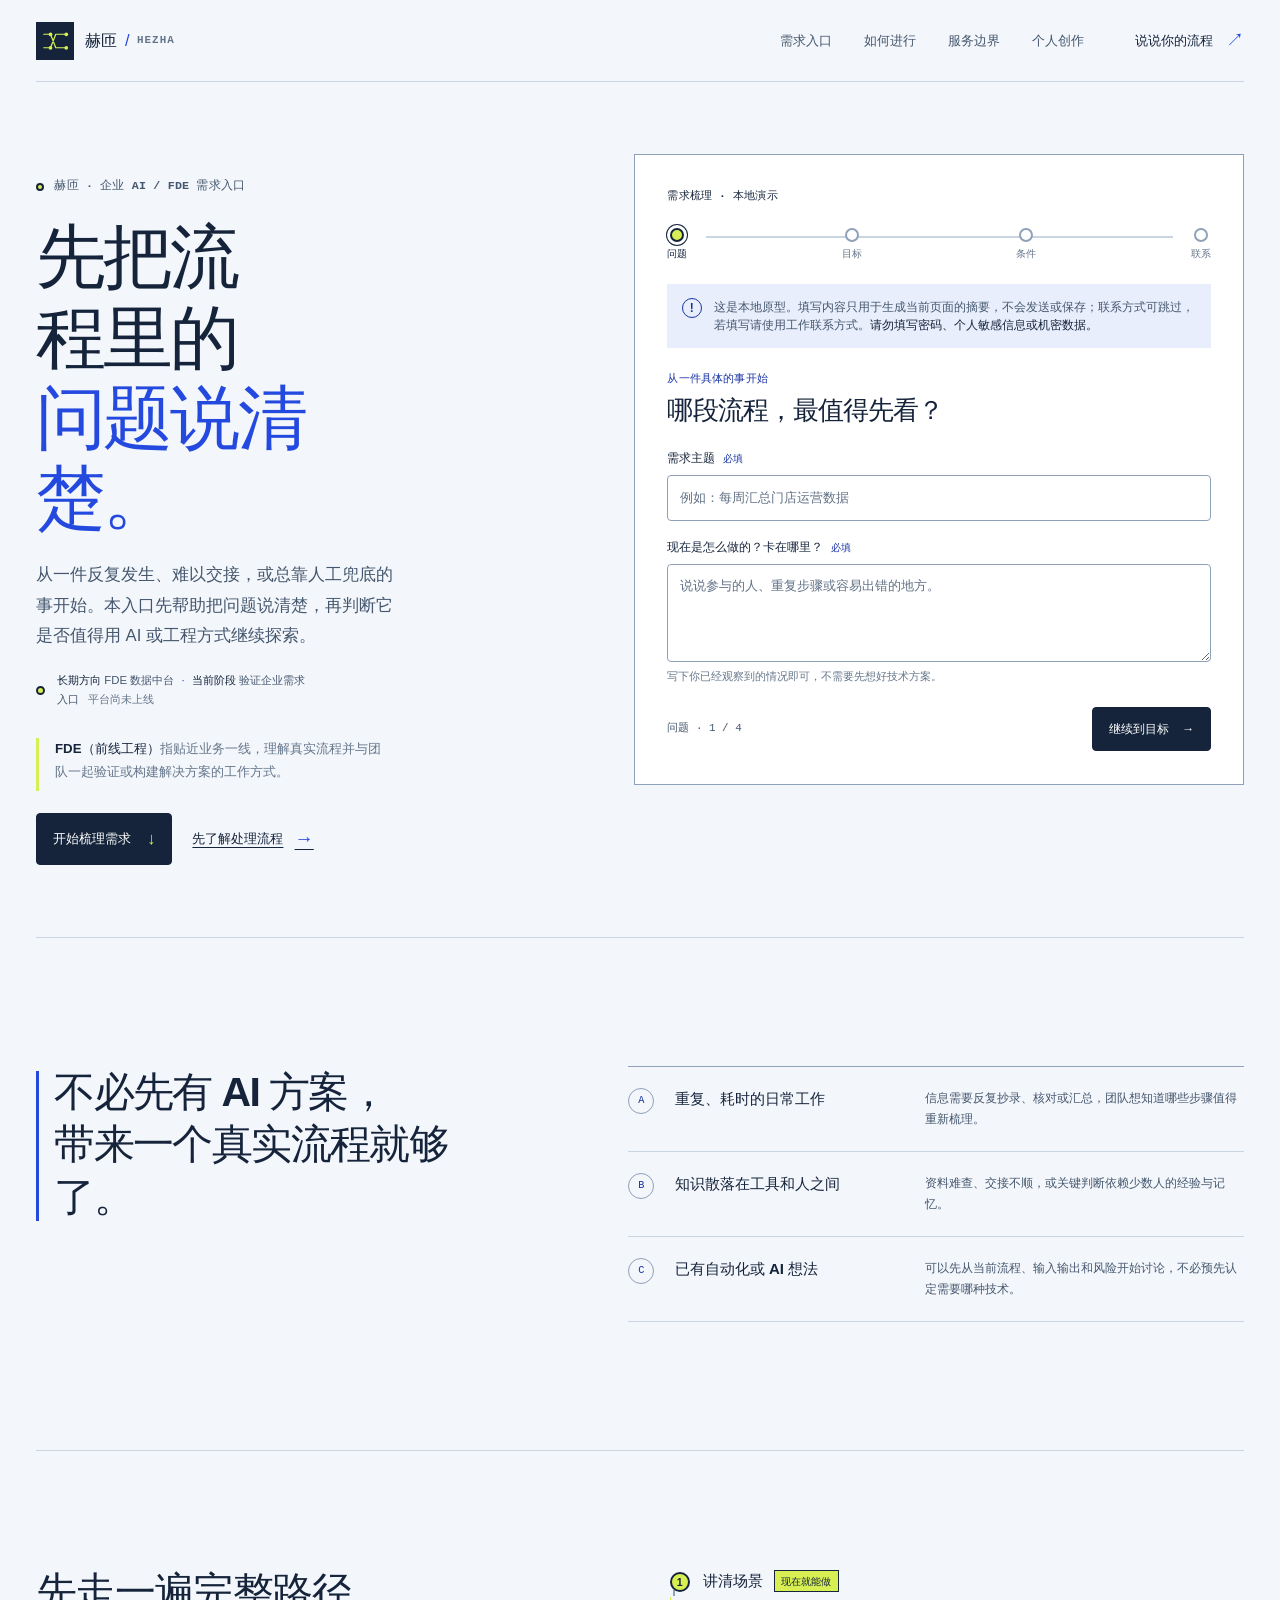
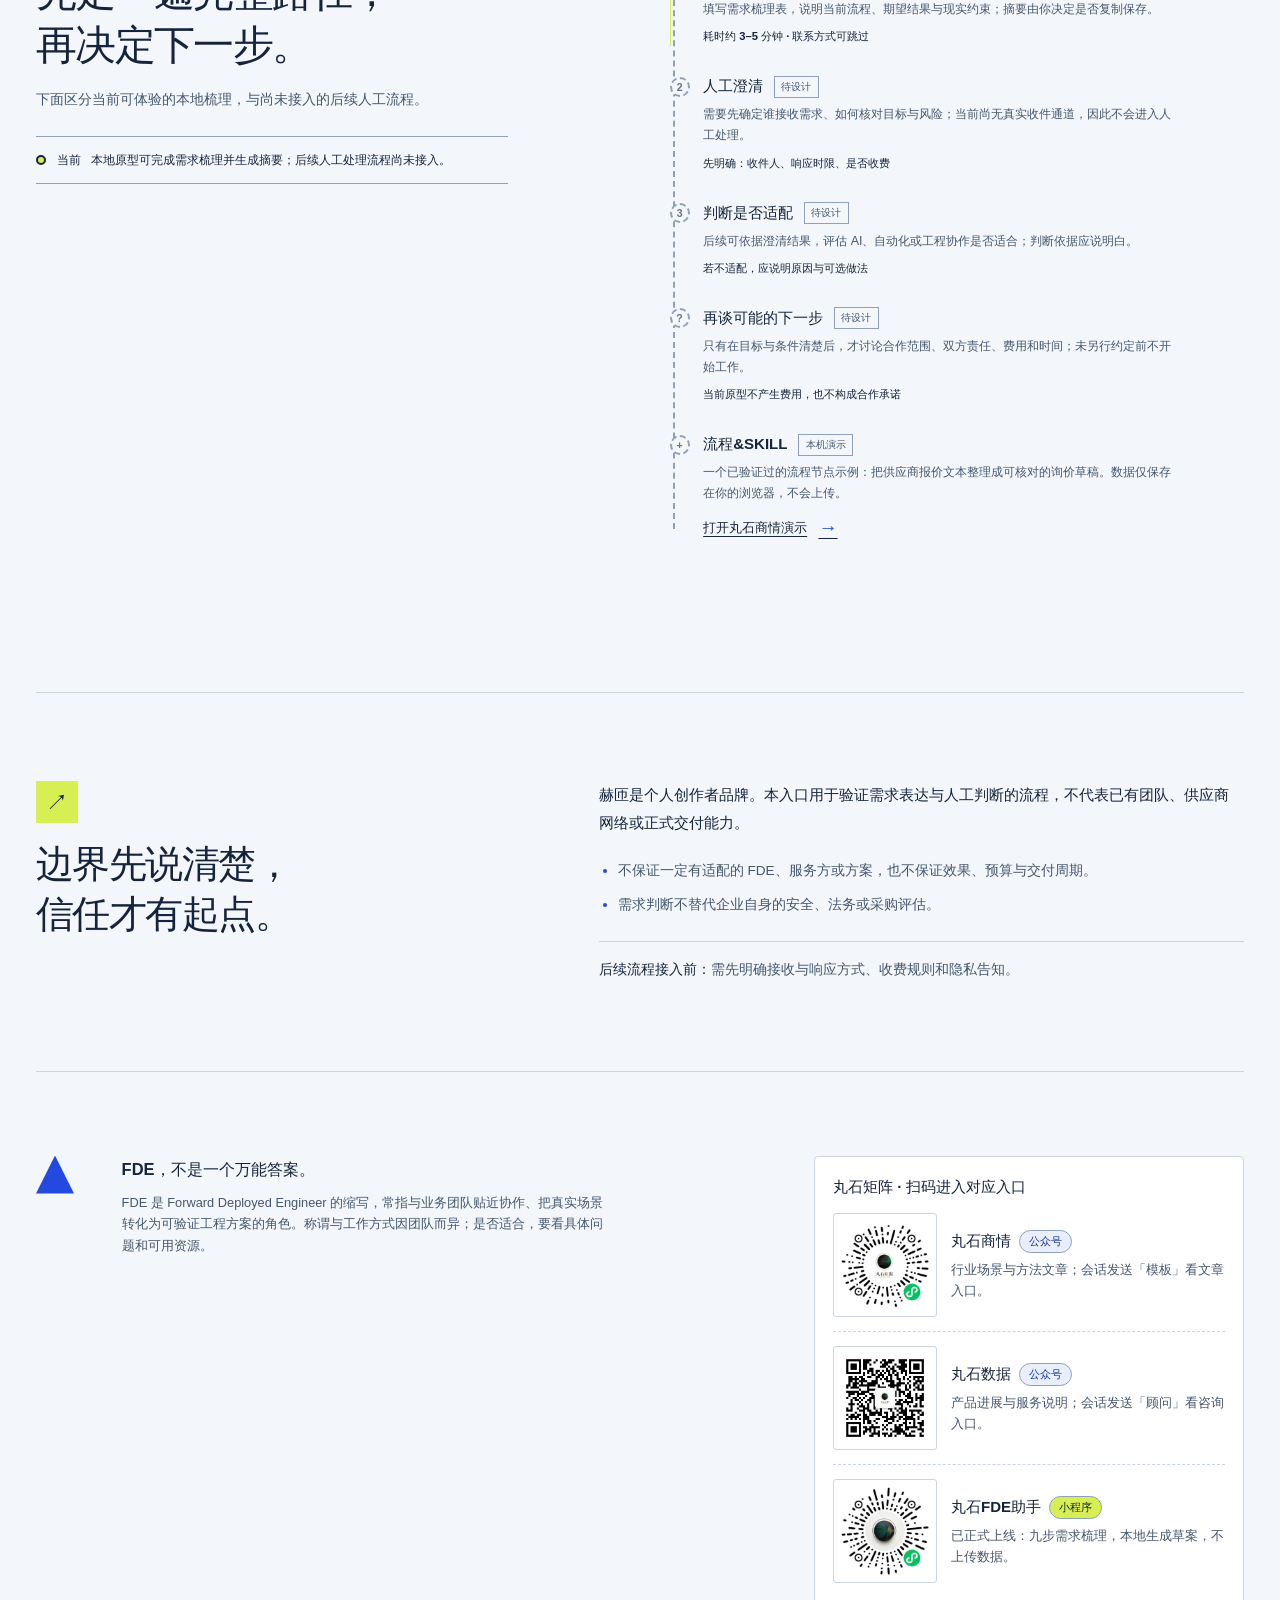
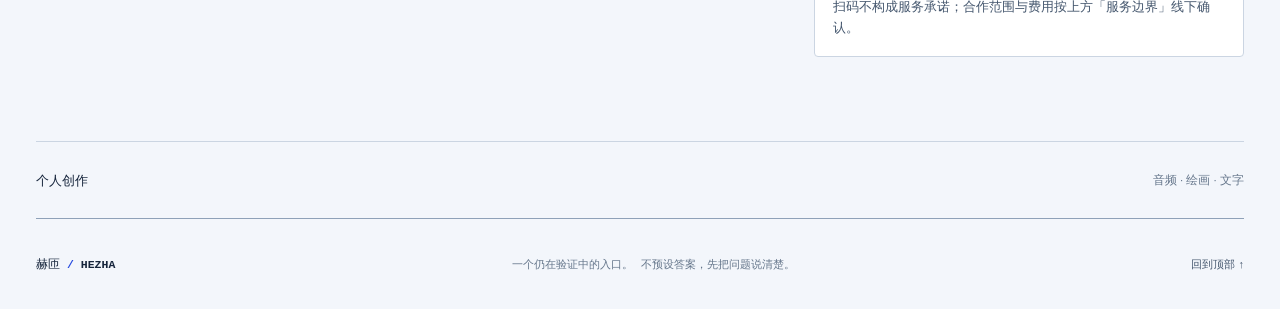
==== commit 983fa4c7: "refactor: embed Marushi QR hub into FDE note right column per layout feedback" ====
--- a/index.html
+++ b/index.html
@@ -48,7 +48,6 @@
         <a href="#intake-title">需求入口</a>
         <a href="#process">如何进行</a>
         <a href="#boundaries">服务边界</a>
-        <a href="#marushi-hub">丸石矩阵</a>
         <a href="#creation">个人创作</a>
       </nav>
       <a class="header-action" href="#intake-title">说说你的流程 <span aria-hidden="true">↗</span></a>
@@ -296,52 +295,40 @@
           <h2 id="fde-title">FDE，不是一个万能答案。</h2>
           <p>FDE 是 Forward Deployed Engineer 的缩写，常指与业务团队贴近协作、把真实场景转化为可验证工程方案的角色。称谓与工作方式因团队而异；是否适合，要看具体问题和可用资源。</p>
         </div>
+
+        <aside class="hub" aria-labelledby="hub-title">
+          <h3 id="hub-title">丸石矩阵 · 扫码进入对应入口</h3>
+          <ul class="hub-list">
+            <li class="hub-item">
+              <img src="qr/marushi-sq.jpg" alt="丸石商情公众号二维码" width="104" height="104" loading="lazy">
+              <div class="hub-info">
+                <div class="hub-name-row"><span class="hub-name">丸石商情</span><span class="hub-tag">公众号</span></div>
+                <p>行业场景与方法文章；会话发送「模板」看文章入口。</p>
+              </div>
+            </li>
+            <li class="hub-item">
+              <img src="qr/marushi-data.jpg" alt="丸石数据公众号二维码" width="104" height="104" loading="lazy">
+              <div class="hub-info">
+                <div class="hub-name-row"><span class="hub-name">丸石数据</span><span class="hub-tag">公众号</span></div>
+                <p>产品进展与服务说明；会话发送「顾问」看咨询入口。</p>
+              </div>
+            </li>
+            <li class="hub-item">
+              <img src="qr/marushi-fde.jpg" alt="丸石FDE小程序码" width="104" height="104" loading="lazy">
+              <div class="hub-info">
+                <div class="hub-name-row"><span class="hub-name">丸石FDE助手</span><span class="hub-tag hub-tag-app">小程序</span></div>
+                <p>已正式上线：九步需求梳理，本地生成草案，不上传数据。</p>
+              </div>
+            </li>
+          </ul>
+          <p class="hub-note">扫码不构成服务承诺；合作范围与费用按上方「服务边界」线下确认。</p>
+        </aside>
       </section>
 
       <details class="creation-section" id="creation">
         <summary><span>个人创作</span><span class="creation-summary-note">音频 · 绘画 · 文字</span></summary>
         <p>创作内容与作品入口整理中，准备好后再开放访问。</p>
       </details>
-
-      <section class="marushi-hub" id="marushi-hub" aria-labelledby="marushi-title">
-        <div class="section-heading">
-          <span class="route-marker" aria-hidden="true"></span>
-          <h2 id="marushi-title">丸石矩阵，<br>扫码进入对应的入口。</h2>
-        </div>
-        <div class="hub-intro">
-          <p>三个入口各管一件事：公众号读内容与方法，小程序动手梳理需求。均由丸石数据运营，扫码即可进入。</p>
-        </div>
-        <ul class="hub-grid">
-          <li class="hub-card">
-            <div class="hub-qr-frame">
-              <img src="qr/marushi-sq.jpg" alt="丸石商情公众号二维码" width="220" height="220" loading="lazy">
-            </div>
-            <div class="hub-info">
-              <div class="hub-name-row"><span class="hub-name">丸石商情</span><span class="hub-tag">公众号</span></div>
-              <p>行业场景、方法文章与动态更新；在会话里发送「模板」可查看文章入口。</p>
-            </div>
-          </li>
-          <li class="hub-card">
-            <div class="hub-qr-frame">
-              <img src="qr/marushi-data.jpg" alt="丸石数据公众号二维码" width="220" height="220" loading="lazy">
-            </div>
-            <div class="hub-info">
-              <div class="hub-name-row"><span class="hub-name">丸石数据</span><span class="hub-tag">公众号</span></div>
-              <p>丸石数据主入口：产品进展与服务说明；发送「顾问」可查看咨询入口。</p>
-            </div>
-          </li>
-          <li class="hub-card">
-            <div class="hub-qr-frame">
-              <img src="qr/marushi-fde.jpg" alt="丸石FDE小程序码" width="220" height="220" loading="lazy">
-            </div>
-            <div class="hub-info">
-              <div class="hub-name-row"><span class="hub-name">丸石FDE助手</span><span class="hub-tag hub-tag-app">小程序</span></div>
-              <p>已正式上线：九步需求梳理向导，本地生成可复制草案，不上传数据。</p>
-            </div>
-          </li>
-        </ul>
-        <p class="hub-note">扫码不构成服务承诺；合作范围、费用与责任仍按「服务边界」所述，在线下沟通确认。</p>
-      </section>
     </main>
 
     <footer class="site-footer">
--- a/styles.css
+++ b/styles.css
@@ -1041,8 +1041,8 @@
   display: grid;
   padding-block: clamp(3.5rem, 7vw, 5.25rem);
   align-items: start;
-  grid-template-columns: 44px minmax(0, 1fr);
-  gap: 1.4rem;
+  grid-template-columns: 44px minmax(0, 1fr) minmax(300px, 430px);
+  gap: 1.4rem 2.6rem;
 }
 
 .fde-signal {
@@ -1379,6 +1379,10 @@
     gap: 1rem;
   }
 
+  .hub {
+    grid-column: 2;
+  }
+
   .fde-signal {
     width: 30px;
     height: 30px;
@@ -1465,79 +1469,78 @@
   }
 }
 
-/* ---- 丸石矩阵（二维码入口） ---- */
-.marushi-hub {
-  margin-top: clamp(64px, 9vw, 120px);
-  padding-top: clamp(40px, 6vw, 72px);
-  border-top: 1px solid var(--line);
-}
-
-.hub-intro {
-  max-width: var(--measure);
-  margin-top: 16px;
-  color: var(--ink-muted);
-  line-height: 1.75;
-}
-
-.hub-grid {
-  display: grid;
-  grid-template-columns: repeat(3, minmax(0, 1fr));
-  gap: 20px;
-  margin-top: 32px;
-  padding: 0;
-  list-style: none;
-}
-
-.hub-card {
-  display: flex;
-  flex-direction: column;
-  gap: 16px;
-  padding: 20px;
+
+/* ---- 丸石矩阵：FDE 区右栏二维码 ---- */
+.hub {
+  display: grid;
+  gap: 14px;
+  padding: 18px;
   border: 1px solid var(--line);
   border-radius: var(--radius-sm);
   background: var(--surface);
 }
 
-.hub-qr-frame {
-  align-self: center;
-  width: 220px;
-  height: 220px;
-  padding: 10px;
+.hub h3 {
+  margin: 0;
+  color: var(--ink);
+  font-size: 15px;
+  font-weight: 700;
+}
+
+.hub-list {
+  display: grid;
+  gap: 14px;
+  margin: 0;
+  padding: 0;
+  list-style: none;
+}
+
+.hub-item {
+  display: flex;
+  align-items: center;
+  gap: 14px;
+  padding-top: 14px;
+  border-top: 1px dashed var(--line);
+}
+
+.hub-item:first-child {
+  padding-top: 0;
+  border-top: 0;
+}
+
+.hub-item img {
+  flex: 0 0 auto;
+  width: 104px;
+  height: 104px;
+  padding: 6px;
   border: 1px solid var(--line);
-  border-radius: var(--radius-sm);
+  border-radius: 3px;
   background: #fff;
-}
-
-.hub-qr-frame img {
-  display: block;
-  width: 100%;
-  height: 100%;
   object-fit: contain;
-  border-radius: 2px;
 }
 
 .hub-info {
-  display: grid;
-  gap: 8px;
+  min-width: 0;
 }
 
 .hub-name-row {
   display: flex;
+  flex-wrap: wrap;
   align-items: center;
-  gap: 10px;
+  gap: 8px;
 }
 
 .hub-name {
   color: var(--ink);
-  font-size: 18px;
+  font-size: 15px;
   font-weight: 700;
 }
 
 .hub-tag,
 .hub-tag-app {
-  padding: 2px 10px;
+  padding: 1px 9px;
   border-radius: 999px;
-  font-size: 12px;
+  font-size: 11px;
   line-height: 1.7;
 }
 
@@ -1554,22 +1557,26 @@
 }
 
 .hub-info p {
+  margin: 6px 0 0;
+  color: var(--ink-muted);
+  font-size: 13px;
+  line-height: 1.6;
+}
+
+.hub-note {
   margin: 0;
-  color: var(--ink-muted);
-  font-size: 14px;
-  line-height: 1.7;
-}
-
-.hub-note {
-  max-width: var(--measure);
-  margin-top: 20px;
   color: var(--ink-soft);
-  font-size: 13px;
-  line-height: 1.7;
-}
-
-@media (max-width: 860px) {
-  .hub-grid {
-    grid-template-columns: 1fr;
-  }
-}
+  font-size: 12px;
+  line-height: 1.6;
+}
+
+@media (max-width: 1180px) {
+  .fde-note {
+    grid-template-columns: 44px minmax(0, 1fr);
+  }
+
+  .hub {
+    grid-column: 2;
+    max-width: 560px;
+  }
+}
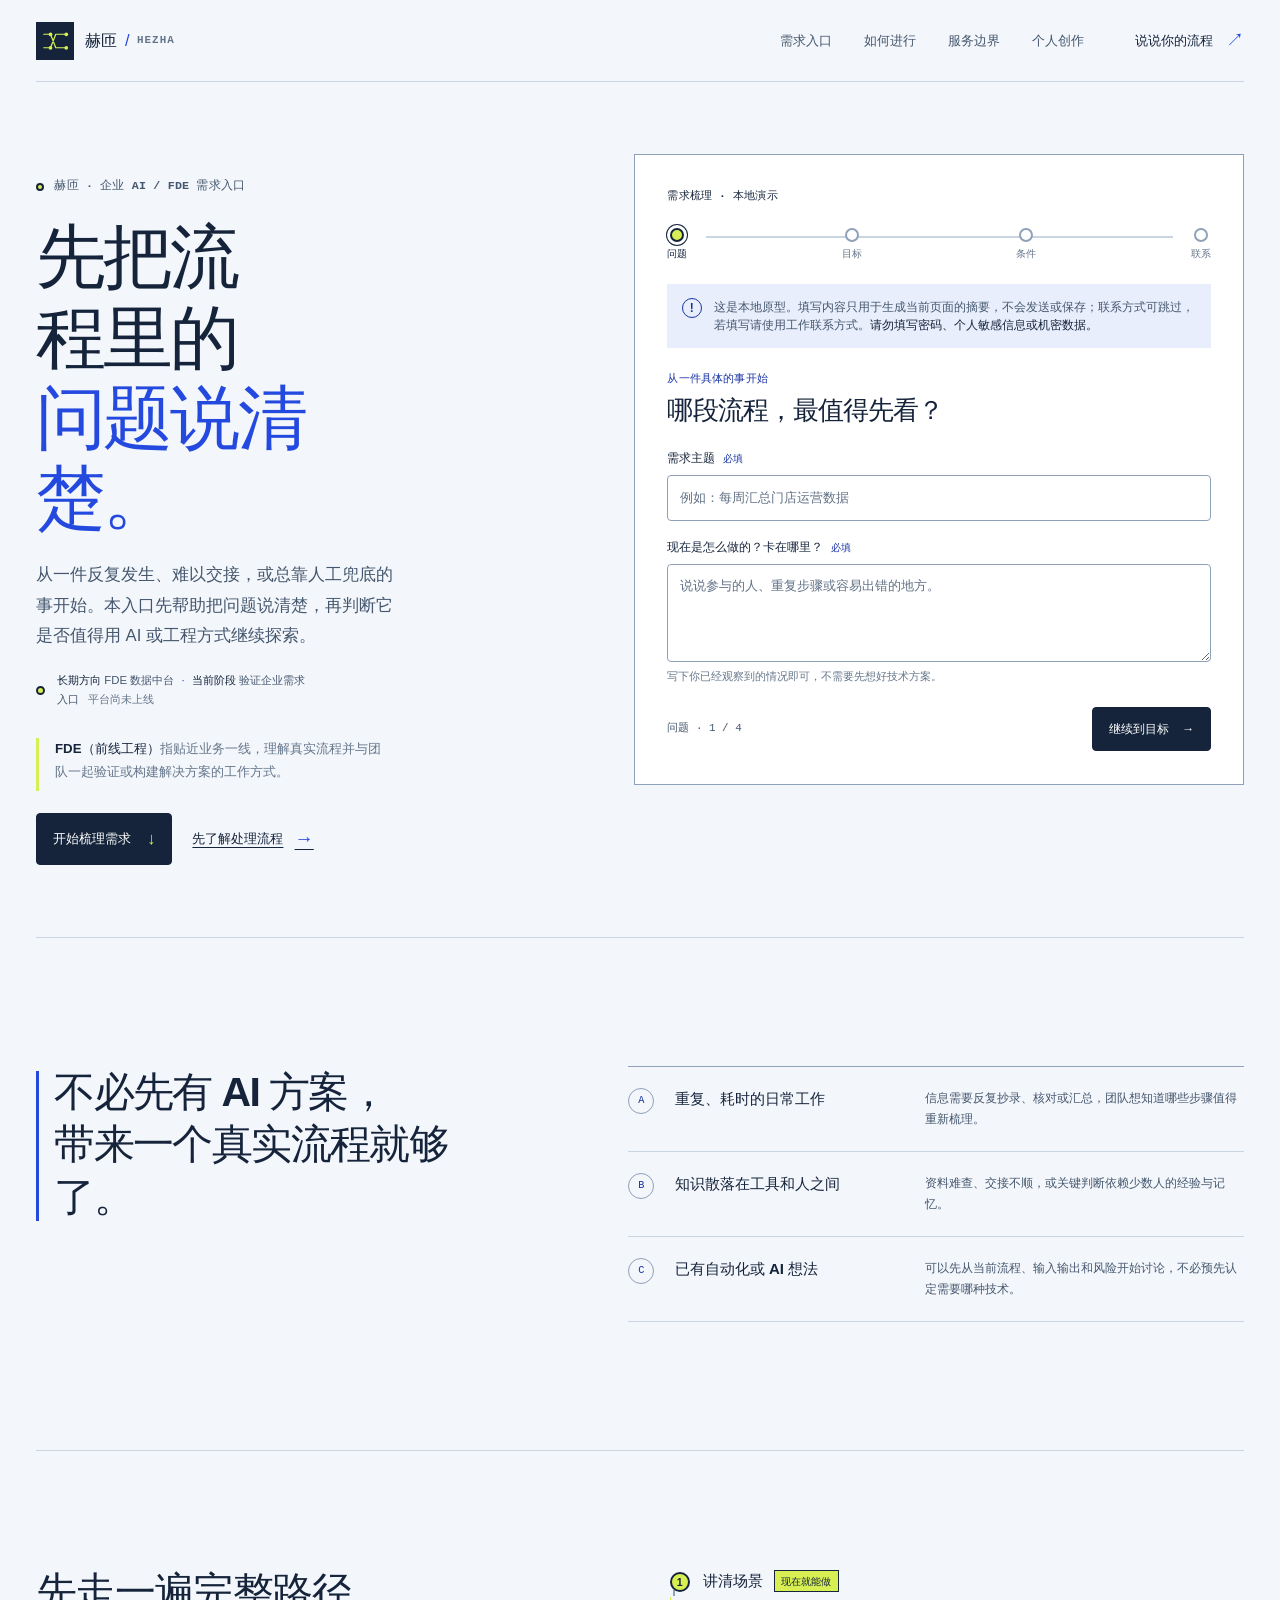
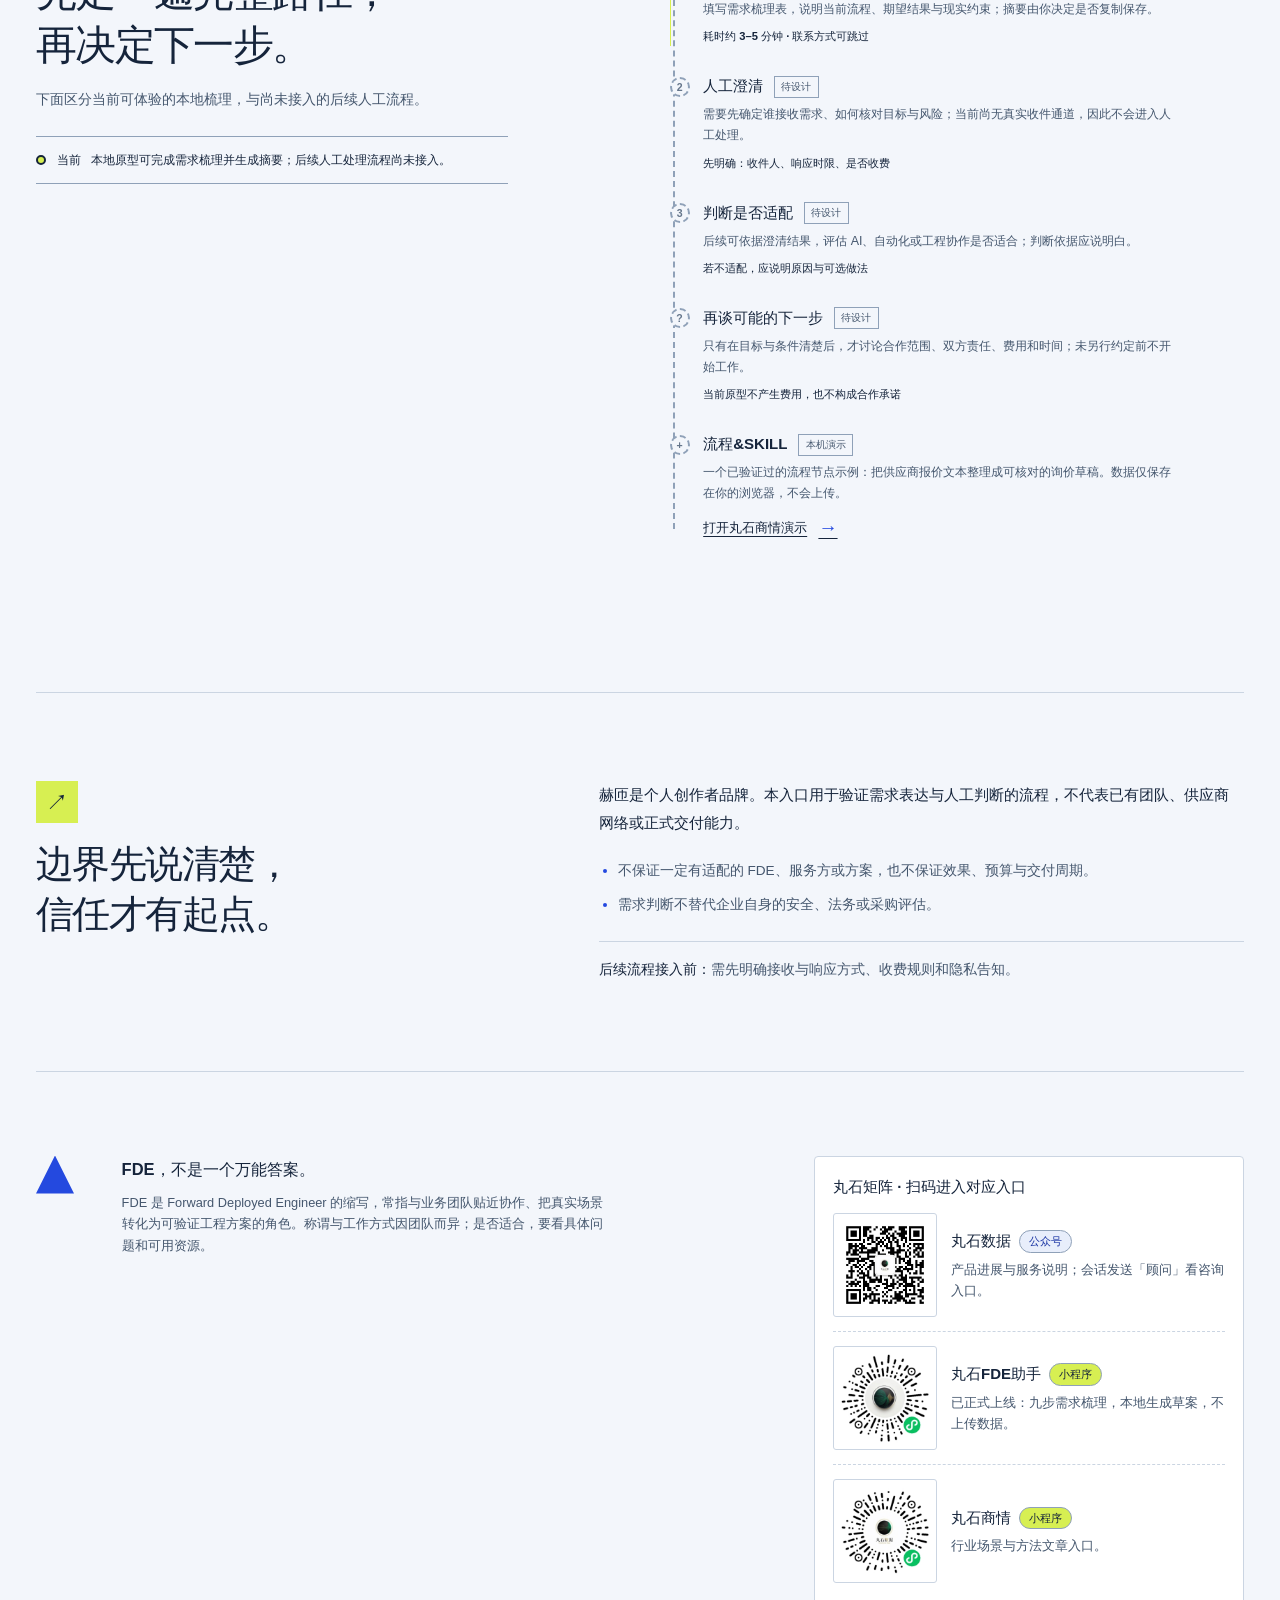
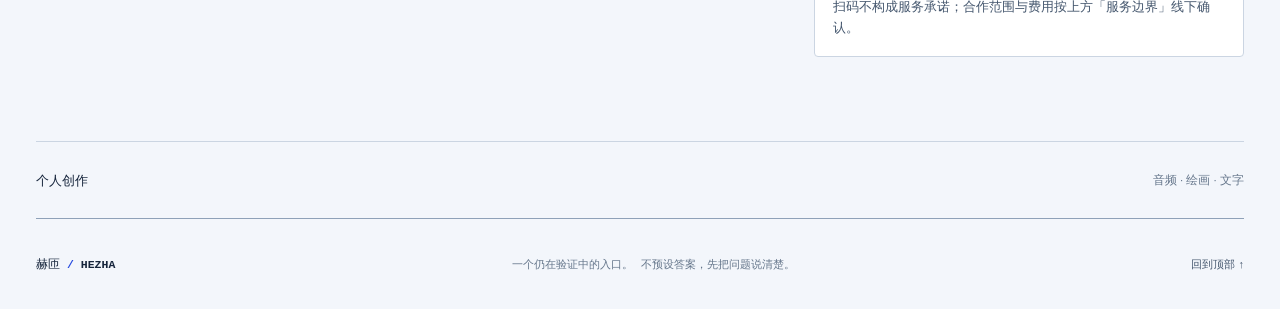
==== commit 3100da40: "hub: 丸石商情改为小程序并移至末位，顺序调整为数据→FDE→商情" ====
--- a/index.html
+++ b/index.html
@@ -300,13 +300,6 @@
           <h3 id="hub-title">丸石矩阵 · 扫码进入对应入口</h3>
           <ul class="hub-list">
             <li class="hub-item">
-              <img src="qr/marushi-sq.jpg" alt="丸石商情公众号二维码" width="104" height="104" loading="lazy">
-              <div class="hub-info">
-                <div class="hub-name-row"><span class="hub-name">丸石商情</span><span class="hub-tag">公众号</span></div>
-                <p>行业场景与方法文章；会话发送「模板」看文章入口。</p>
-              </div>
-            </li>
-            <li class="hub-item">
               <img src="qr/marushi-data.jpg" alt="丸石数据公众号二维码" width="104" height="104" loading="lazy">
               <div class="hub-info">
                 <div class="hub-name-row"><span class="hub-name">丸石数据</span><span class="hub-tag">公众号</span></div>
@@ -318,6 +311,13 @@
               <div class="hub-info">
                 <div class="hub-name-row"><span class="hub-name">丸石FDE助手</span><span class="hub-tag hub-tag-app">小程序</span></div>
                 <p>已正式上线：九步需求梳理，本地生成草案，不上传数据。</p>
+              </div>
+            </li>
+            <li class="hub-item">
+              <img src="qr/marushi-sq.jpg" alt="丸石商情小程序码" width="104" height="104" loading="lazy">
+              <div class="hub-info">
+                <div class="hub-name-row"><span class="hub-name">丸石商情</span><span class="hub-tag hub-tag-app">小程序</span></div>
+                <p>行业场景与方法文章入口。</p>
               </div>
             </li>
           </ul>
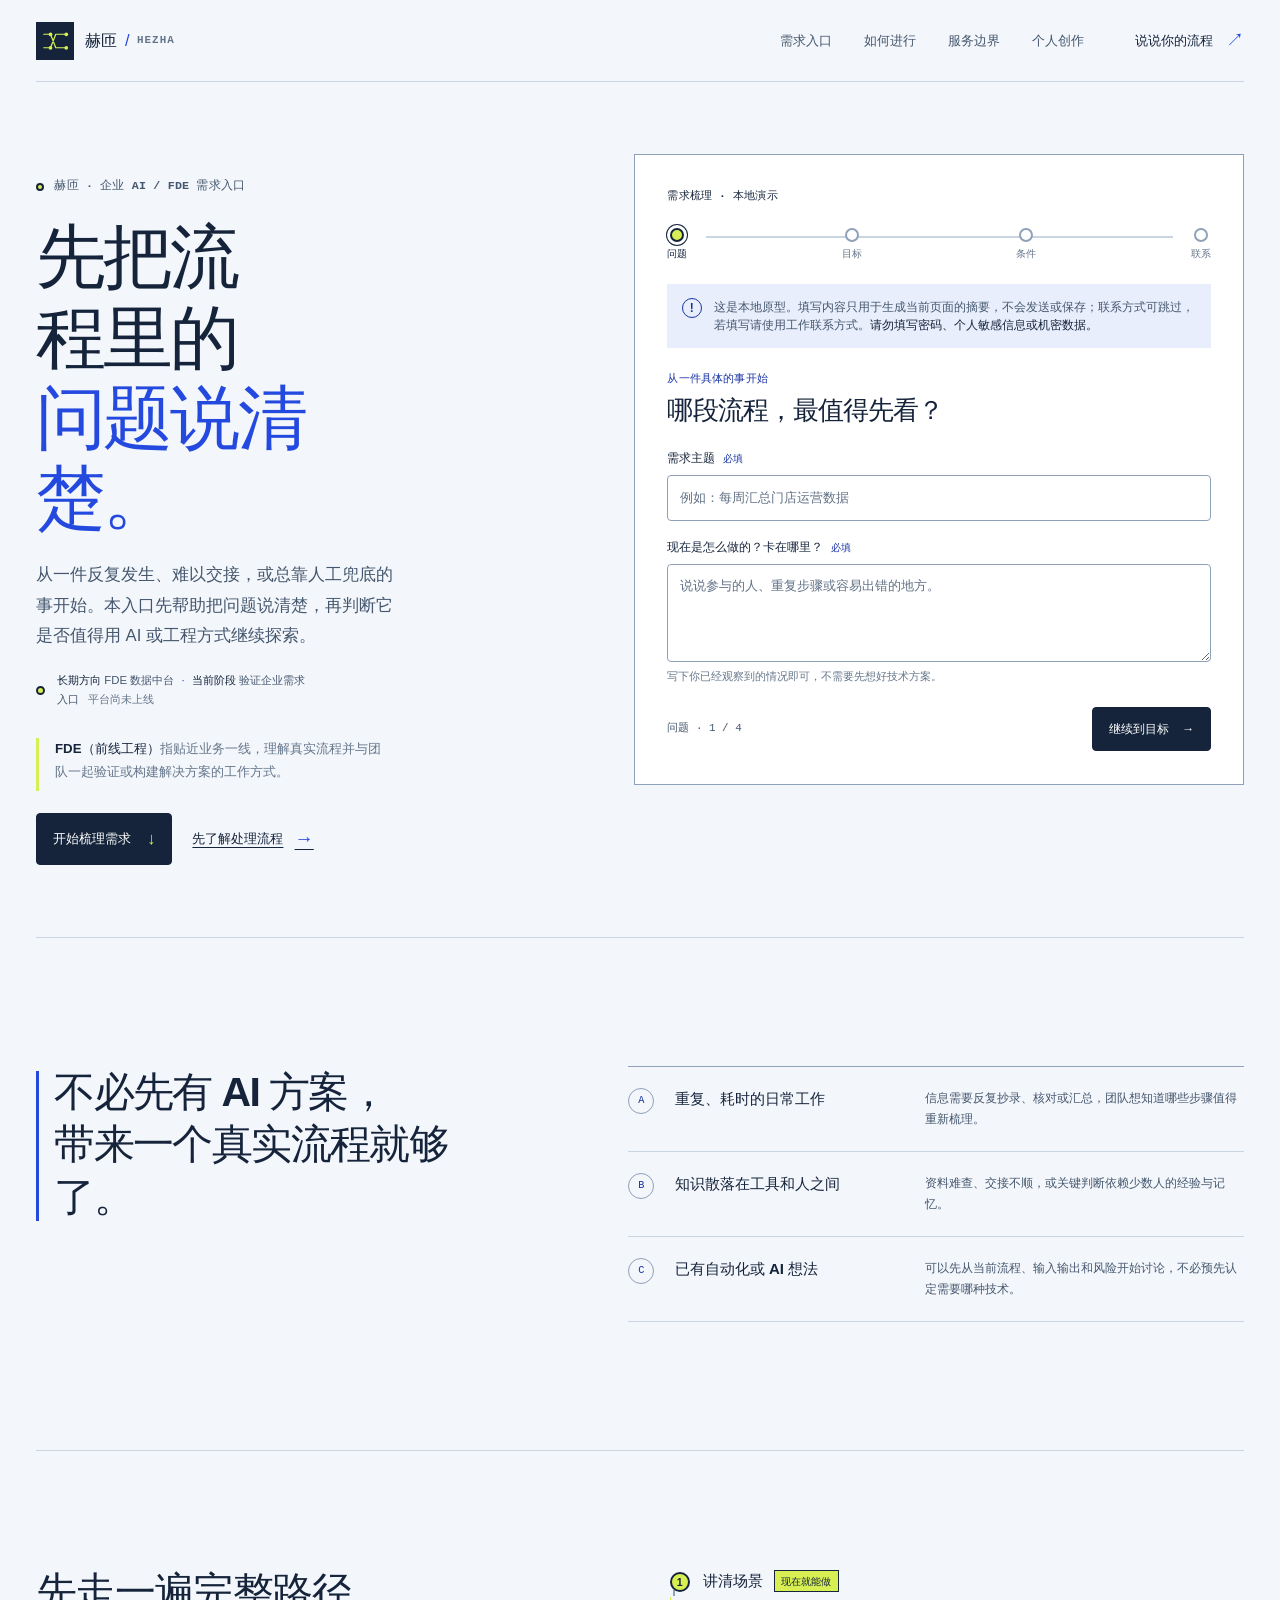
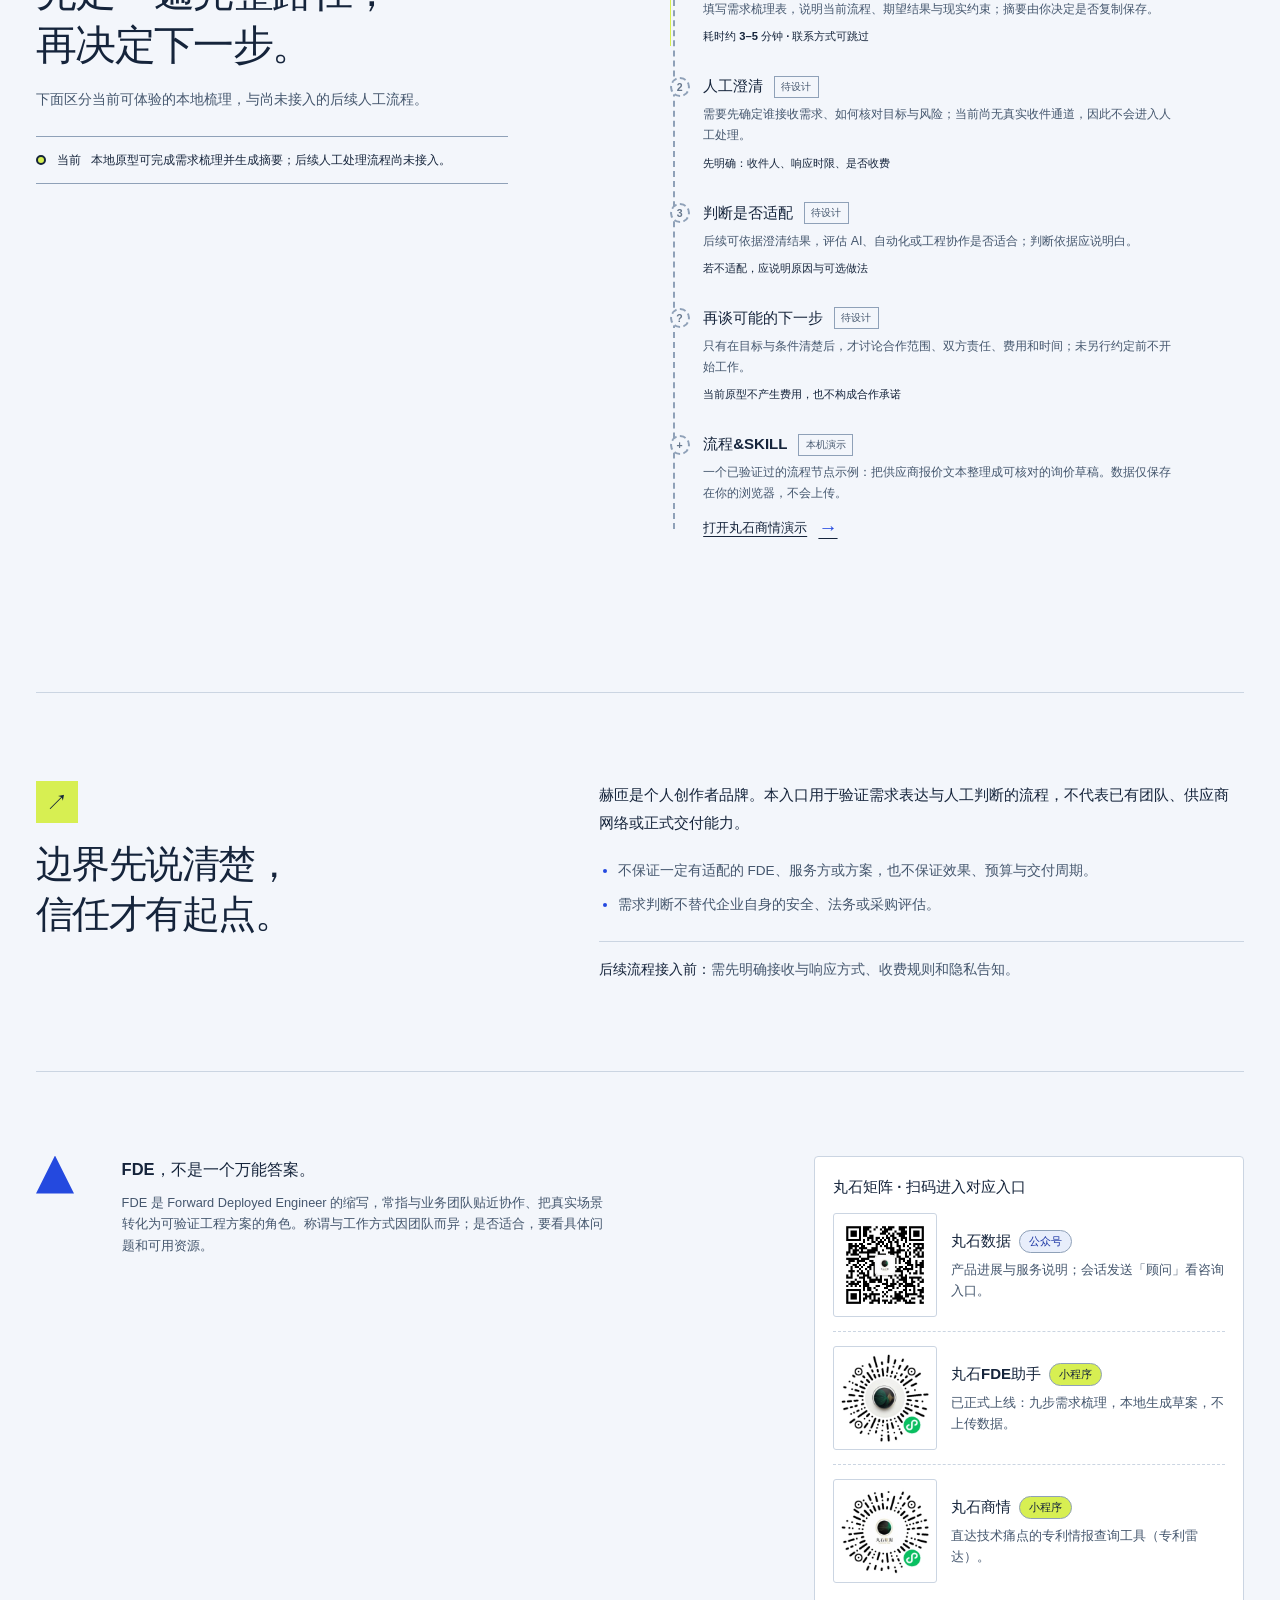
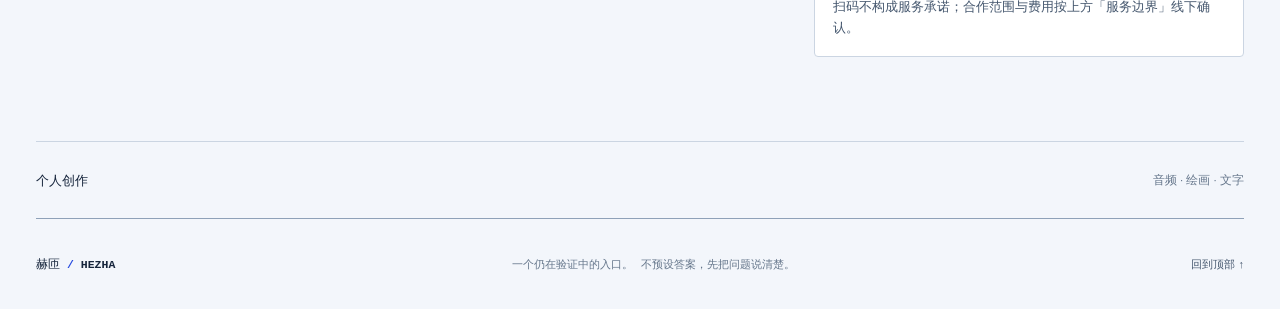
==== commit 08daf0c0: "hub: 丸石商情说明改为专利情报查询工具（专利雷达）" ====
--- a/index.html
+++ b/index.html
@@ -317,7 +317,7 @@
               <img src="qr/marushi-sq.jpg" alt="丸石商情小程序码" width="104" height="104" loading="lazy">
               <div class="hub-info">
                 <div class="hub-name-row"><span class="hub-name">丸石商情</span><span class="hub-tag hub-tag-app">小程序</span></div>
-                <p>行业场景与方法文章入口。</p>
+                <p>直达技术痛点的专利情报查询工具（专利雷达）。</p>
               </div>
             </li>
           </ul>
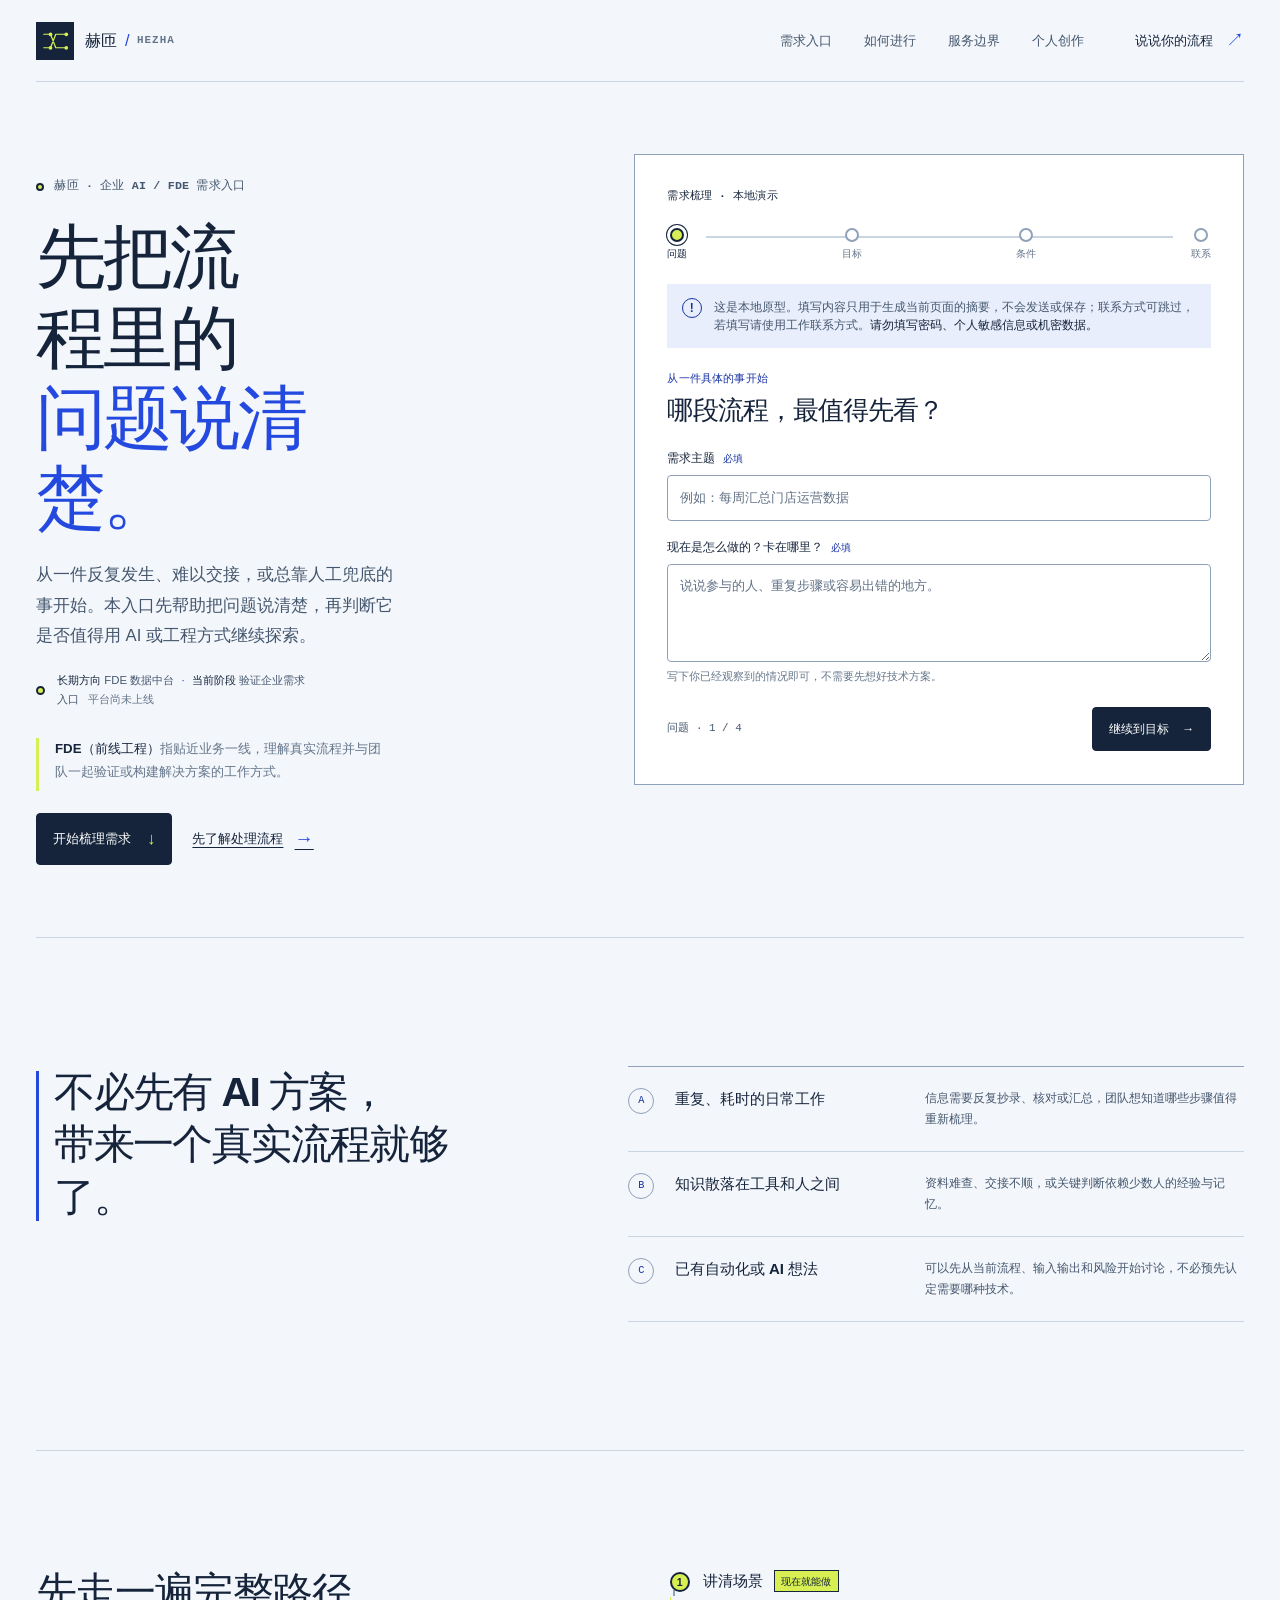
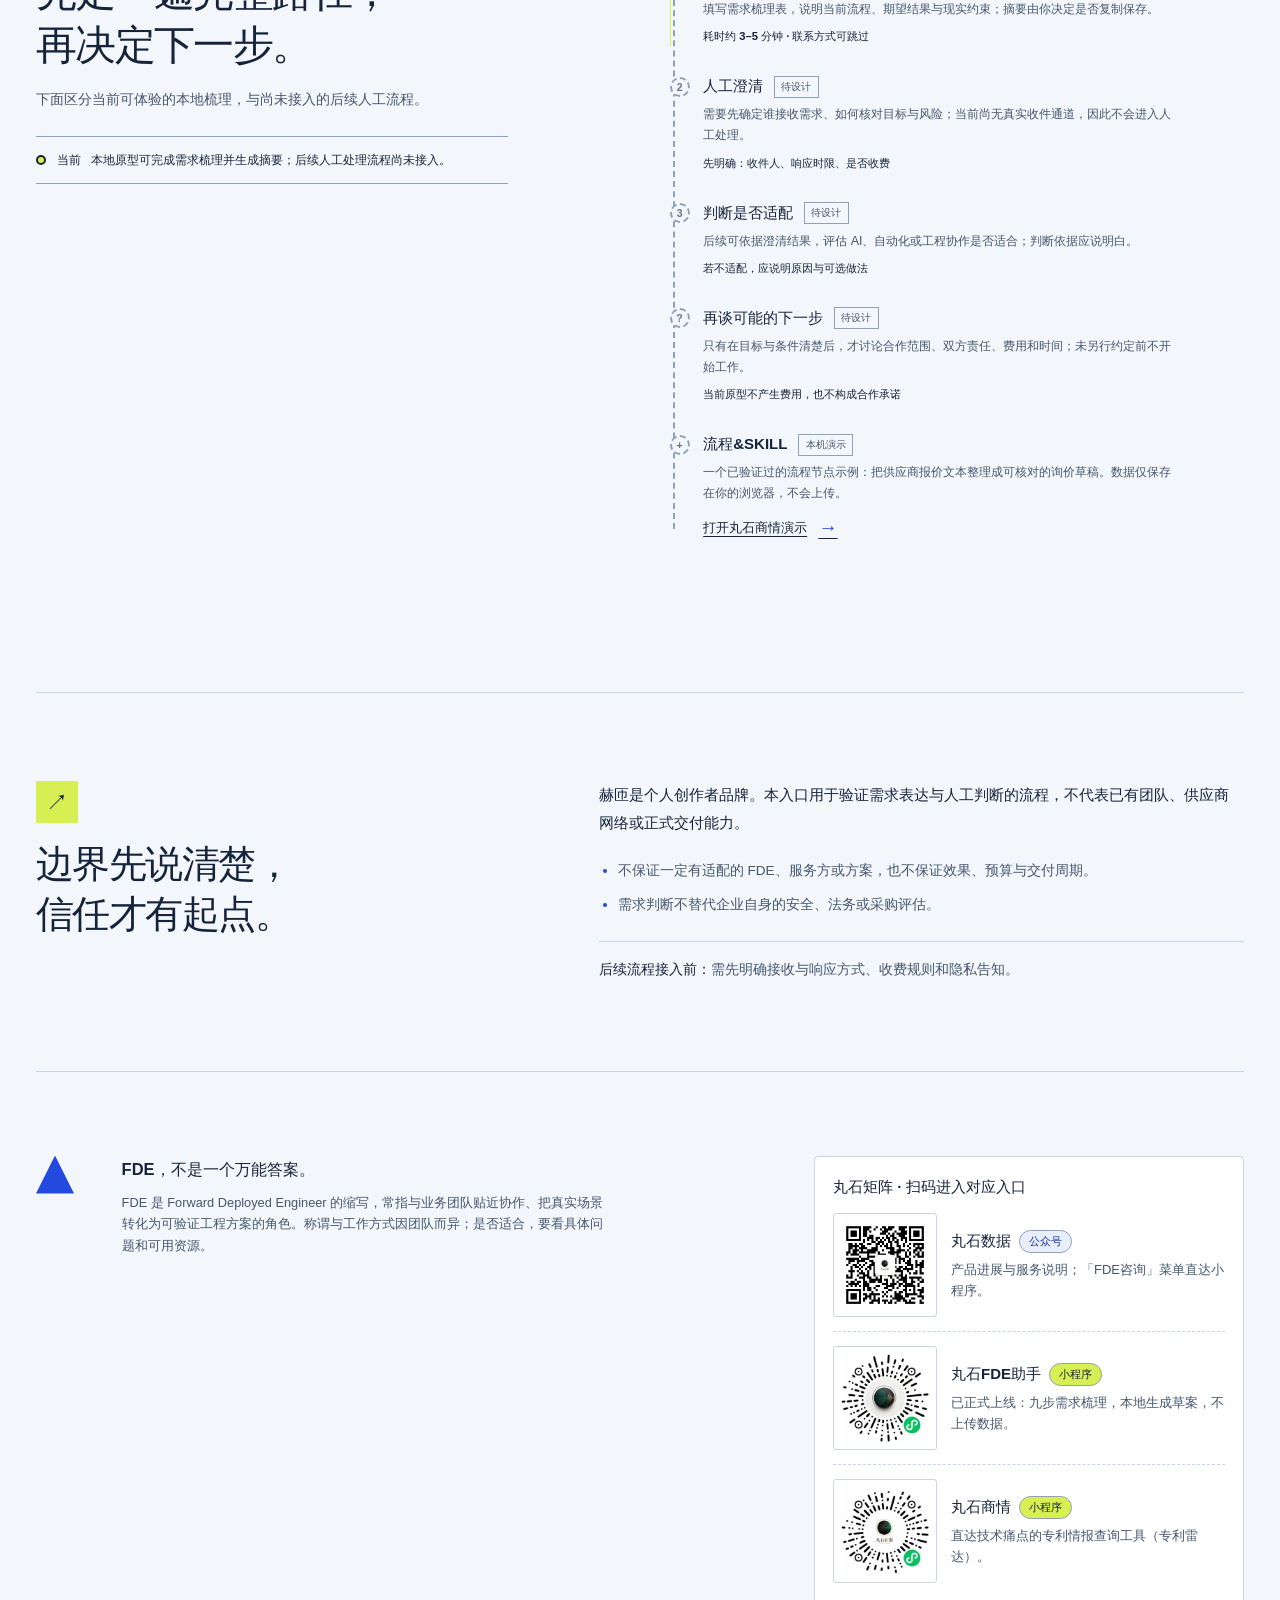
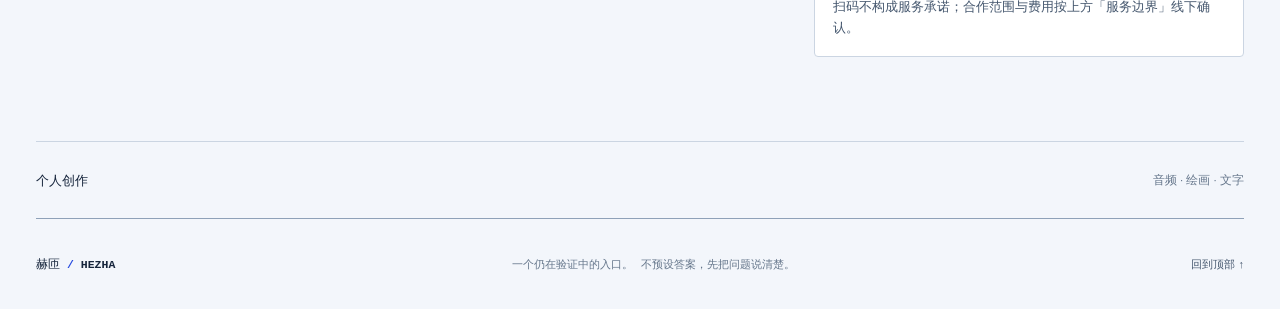
==== commit bf054bb9: "hub: 丸石数据说明改为公众号菜单直达小程序" ====
--- a/index.html
+++ b/index.html
@@ -303,7 +303,7 @@
               <img src="qr/marushi-data.jpg" alt="丸石数据公众号二维码" width="104" height="104" loading="lazy">
               <div class="hub-info">
                 <div class="hub-name-row"><span class="hub-name">丸石数据</span><span class="hub-tag">公众号</span></div>
-                <p>产品进展与服务说明；会话发送「顾问」看咨询入口。</p>
+                <p>产品进展与服务说明；「FDE咨询」菜单直达小程序。</p>
               </div>
             </li>
             <li class="hub-item">
